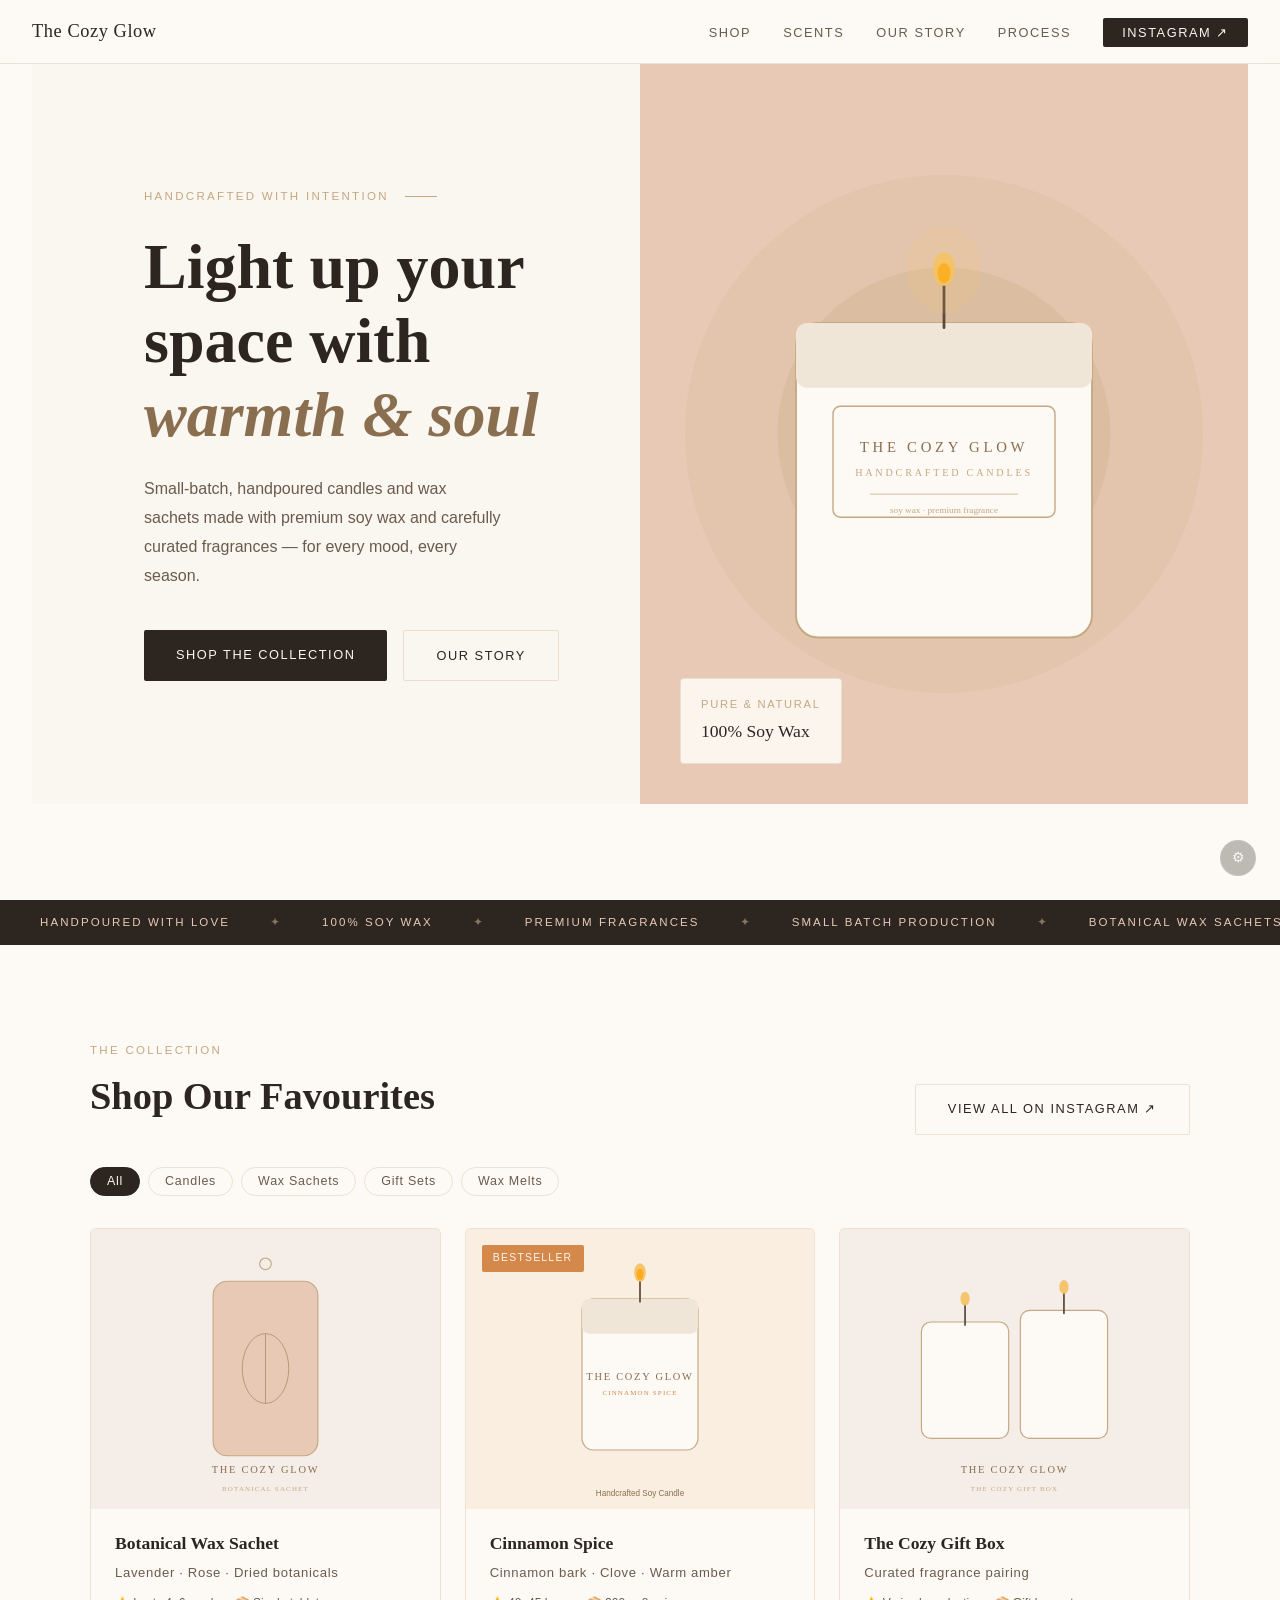
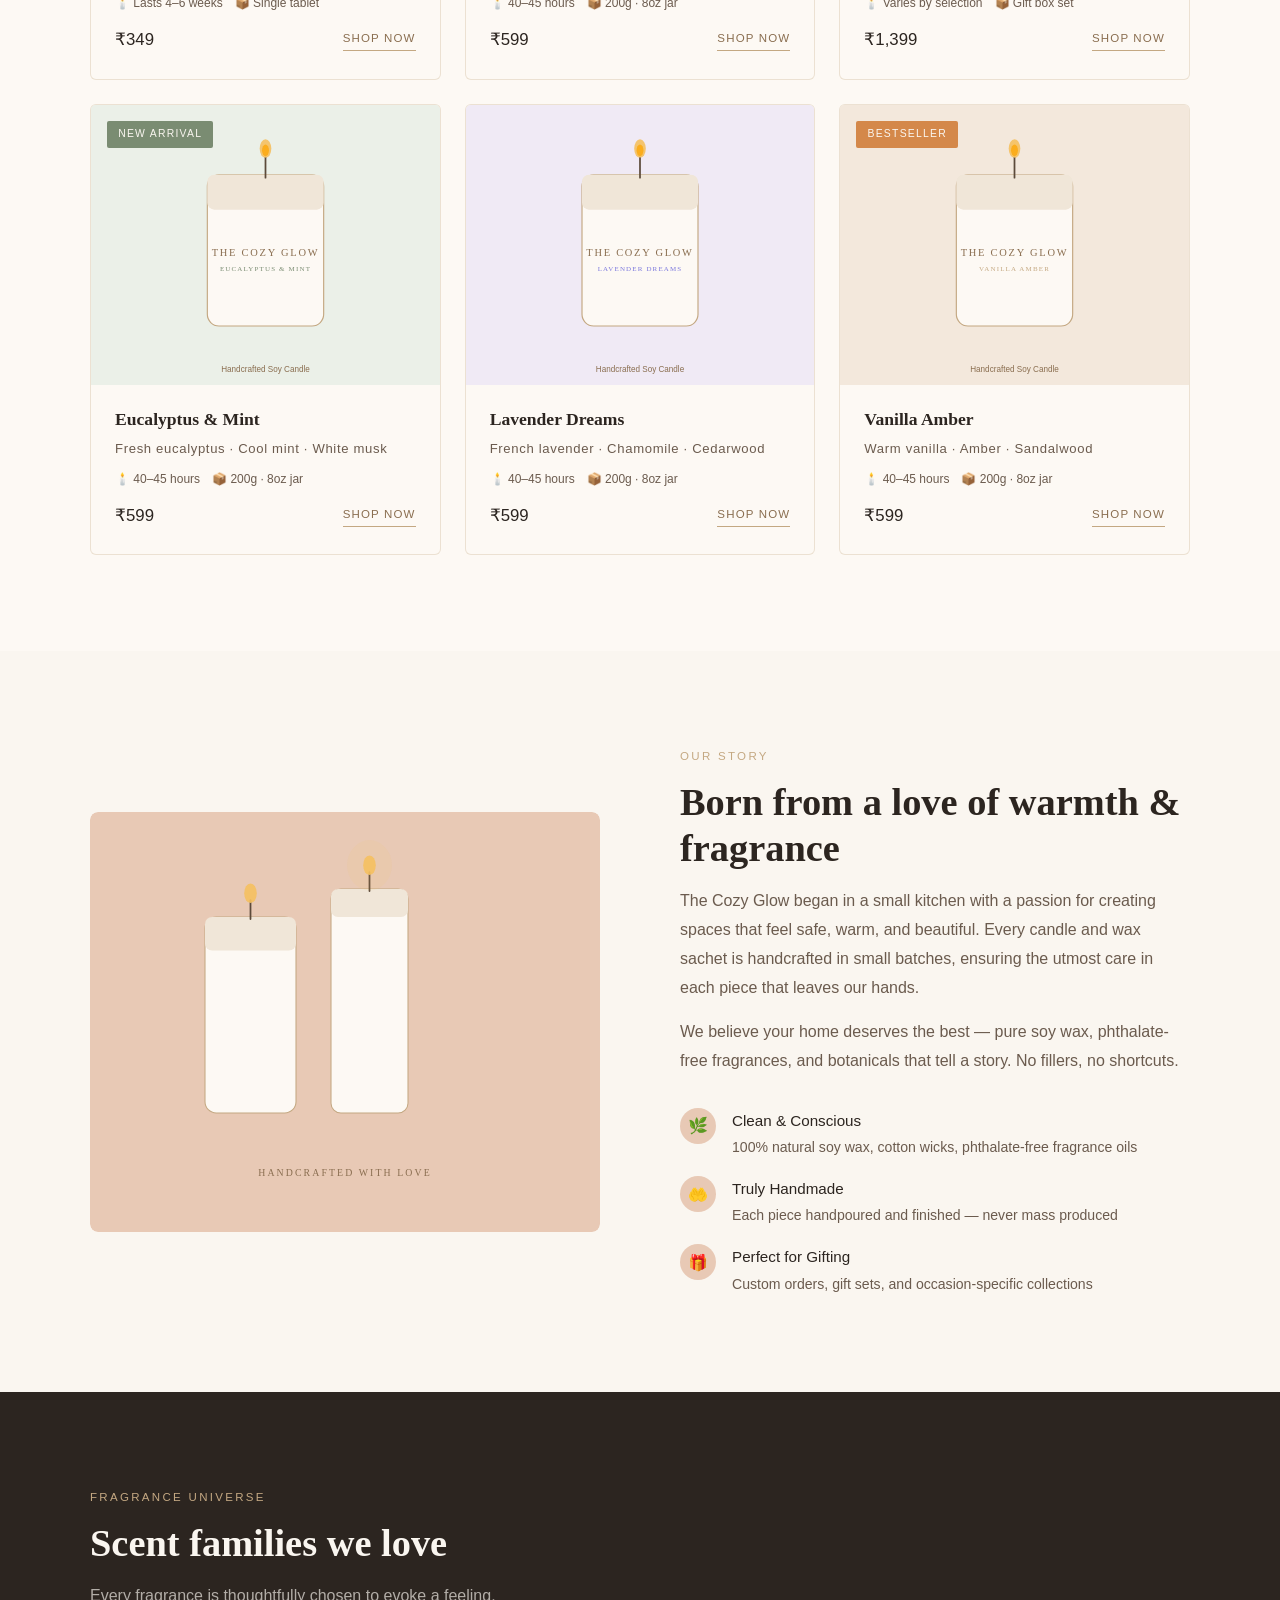
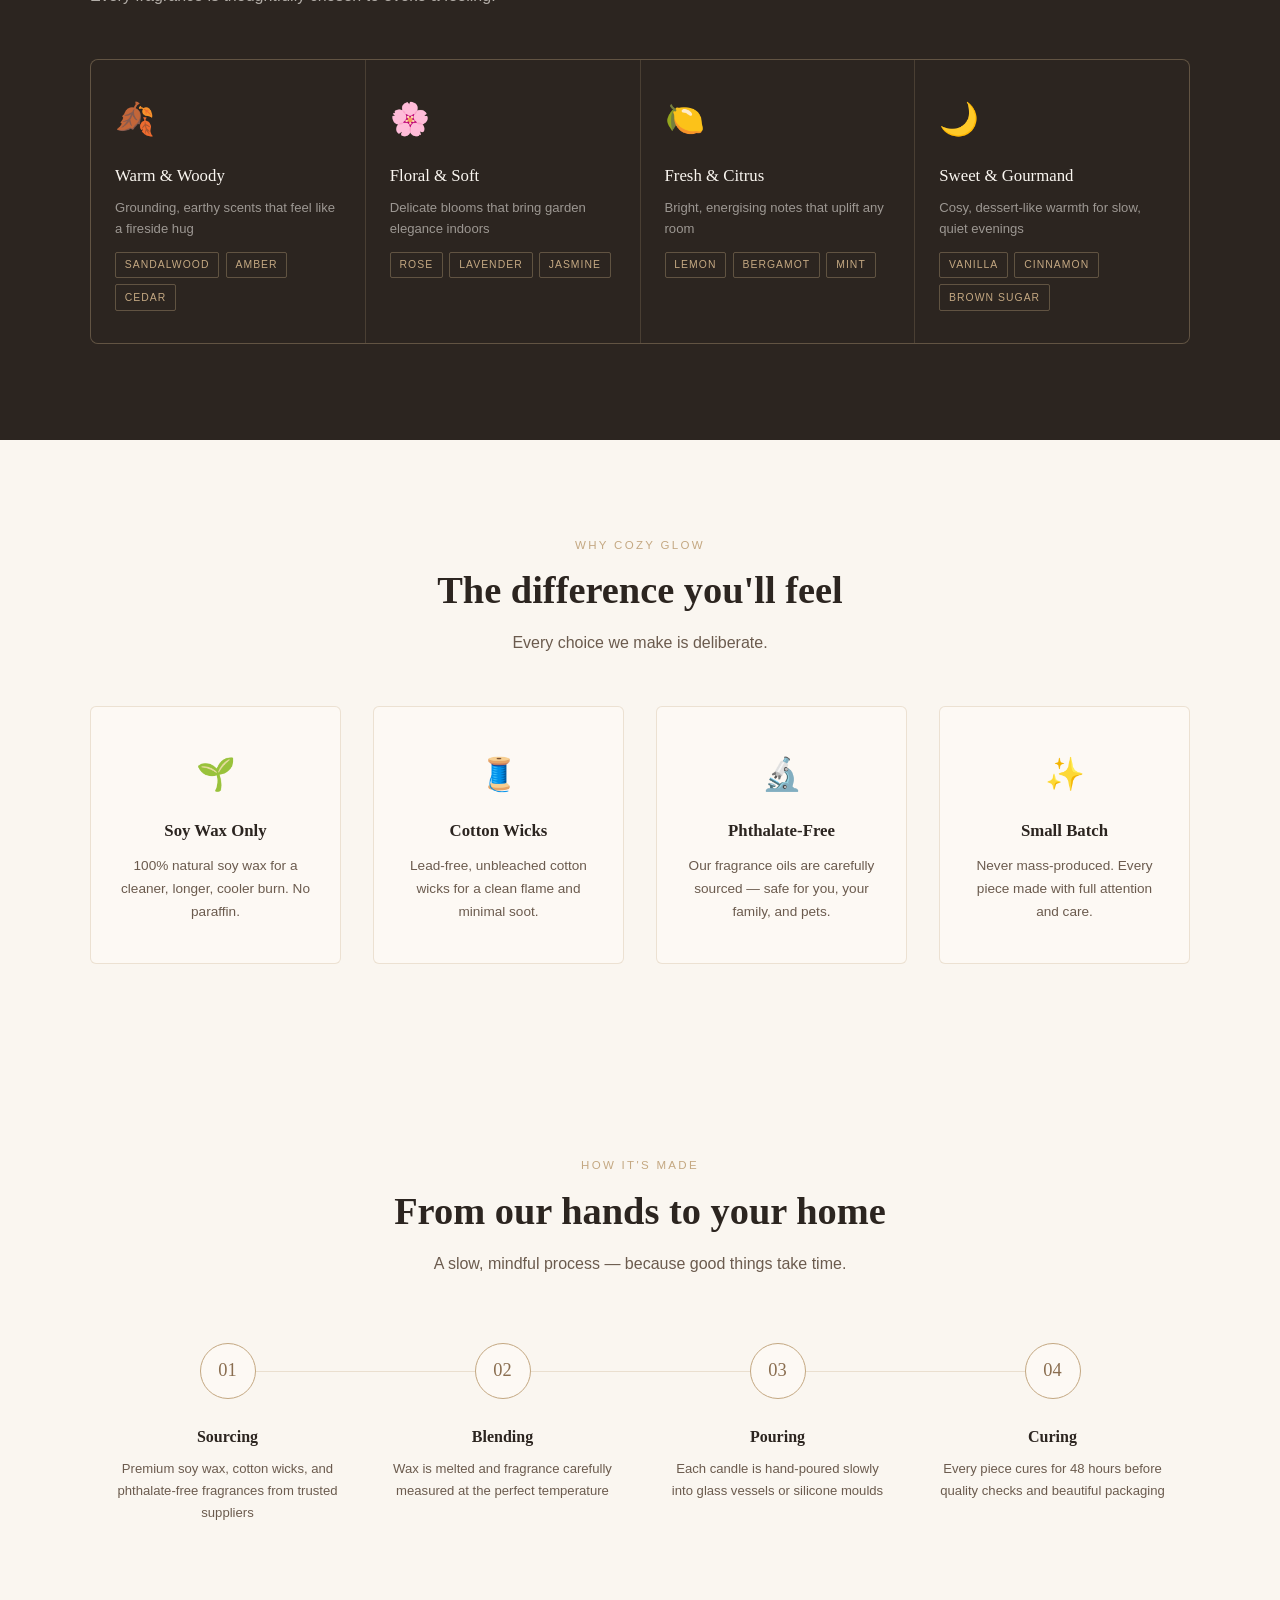
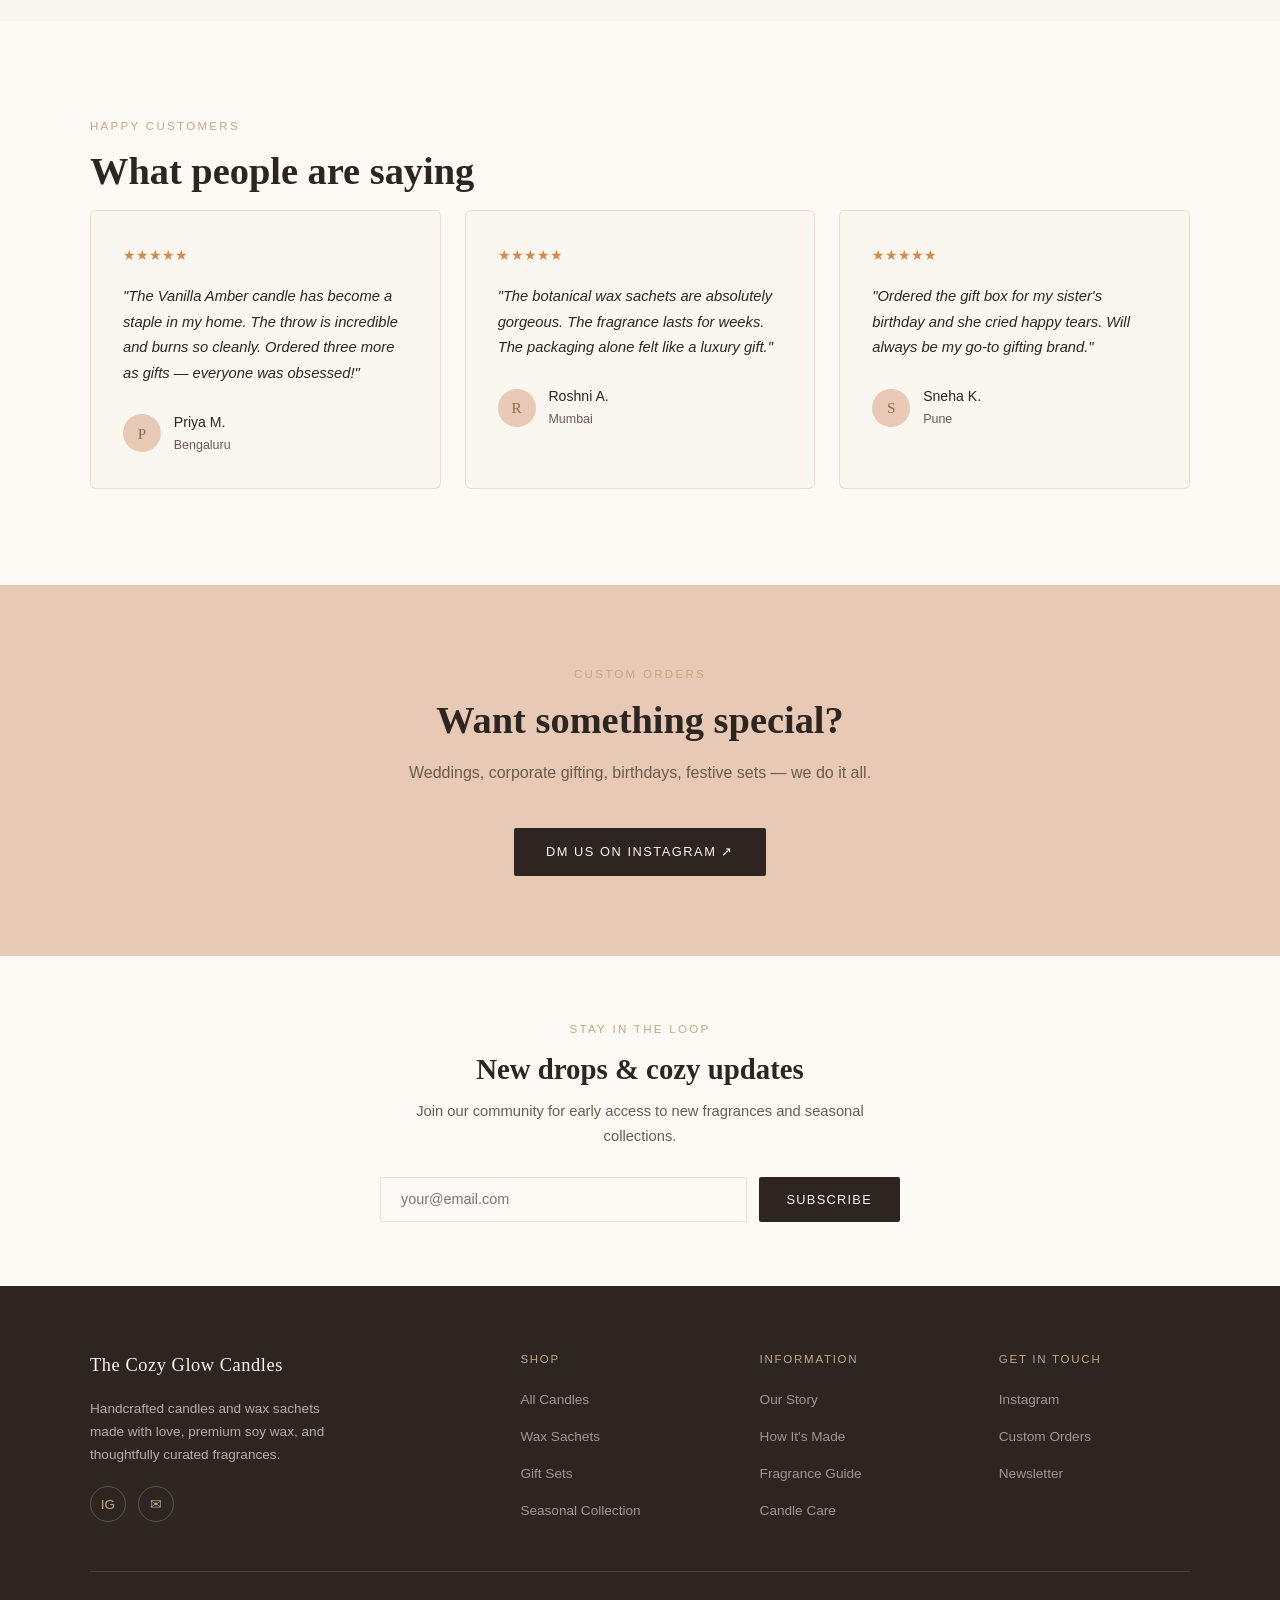
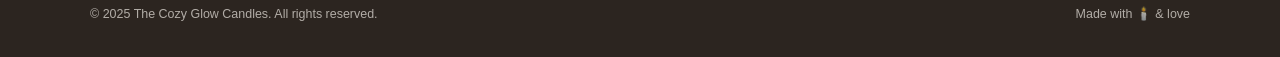
==== index.html @ d2eb3a84 "Add CSP via meta tag as fallback" ====
<!DOCTYPE html>
<html lang="en">
<head>
<meta charset="UTF-8">
<meta name="viewport" content="width=device-width, initial-scale=1.0">
<meta name="description" content="Handcrafted soy candles and wax sachets made with love. Premium fragrances, clean ingredients, small-batch production.">
<meta http-equiv="X-Content-Type-Options" content="nosniff">
<meta http-equiv="X-Frame-Options" content="DENY">
<meta http-equiv="Content-Security-Policy" content="default-src 'self' 'unsafe-inline' https:; img-src 'self' data: https:; font-src 'self' https://fonts.gstatic.com; frame-ancestors 'none'">
<title>The Cozy Glow Candles — Handcrafted with Love</title>
<link rel="preconnect" href="https://fonts.googleapis.com">
<link rel="preconnect" href="https://fonts.gstatic.com" crossorigin>
<link href="https://fonts.googleapis.com/css2?family=Playfair+Display:ital,wght@0,400;0,600;1,400&family=Jost:wght@300;400;500&display=swap" rel="stylesheet">
<link rel="stylesheet" href="css/styles.css">
</head>
<body>

<nav>
  <a class="nav-logo" href="#">The Cozy Glow</a>
  <ul class="nav-links">
    <li><a href="#products">Shop</a></li>
    <li><a href="#scents">Scents</a></li>
    <li><a href="#about">Our Story</a></li>
    <li><a href="#process">Process</a></li>
    <li><a href="https://www.instagram.com/thecozyglowcandles/" target="_blank" rel="noopener noreferrer" class="nav-cta">Instagram ↗</a></li>
  </ul>
</nav>

<section id="hero">
  <div class="hero-left">
    <p class="hero-eyebrow">Handcrafted with intention</p>
    <h1 class="hero-title">Light up your space with <em>warmth & soul</em></h1>
    <p class="hero-sub">Small-batch, handpoured candles and wax sachets made with premium soy wax and carefully curated fragrances — for every mood, every season.</p>
    <div class="hero-btns">
      <a href="#products" class="btn-primary">Shop the Collection</a>
      <a href="#about" class="btn-ghost">Our Story</a>
    </div>
  </div>
  <div class="hero-right">
    <div class="hero-image-container">
      <img id="hero-image" src="/images/hero.svg" alt="The Cozy Glow — handcrafted soy candle collection" style="width:100%;height:100%;object-fit:cover;">
    </div>
    <div class="hero-badge">
      <div class="hero-badge-label">Pure & Natural</div>
      <div class="hero-badge-value">100% Soy Wax</div>
    </div>
  </div>
</section>

<div class="marquee-bar">
  <div class="marquee-track">
    <span class="marquee-item">Handpoured with Love</span><span class="marquee-sep">✦</span>
    <span class="marquee-item">100% Soy Wax</span><span class="marquee-sep">✦</span>
    <span class="marquee-item">Premium Fragrances</span><span class="marquee-sep">✦</span>
    <span class="marquee-item">Small Batch Production</span><span class="marquee-sep">✦</span>
    <span class="marquee-item">Botanical Wax Sachets</span><span class="marquee-sep">✦</span>
    <span class="marquee-item">Gifting & Custom Orders</span><span class="marquee-sep">✦</span>
    <span class="marquee-item">Handpoured with Love</span><span class="marquee-sep">✦</span>
    <span class="marquee-item">100% Soy Wax</span><span class="marquee-sep">✦</span>
    <span class="marquee-item">Premium Fragrances</span><span class="marquee-sep">✦</span>
    <span class="marquee-item">Small Batch Production</span><span class="marquee-sep">✦</span>
    <span class="marquee-item">Botanical Wax Sachets</span><span class="marquee-sep">✦</span>
    <span class="marquee-item">Gifting & Custom Orders</span><span class="marquee-sep">✦</span>
  </div>
</div>

<!-- PRODUCTS — loaded dynamically -->
<section id="products">
  <div class="container">
    <div class="products-header">
      <div>
        <p class="section-label">The Collection</p>
        <h2 class="section-title">Shop Our Favourites</h2>
      </div>
      <a href="https://www.instagram.com/thecozyglowcandles/" target="_blank" rel="noopener noreferrer" class="btn-ghost">View All on Instagram ↗</a>
    </div>
    <div class="filter-bar" id="filter-bar">
      <button class="filter-pill active" data-filter="all">All</button>
      <button class="filter-pill" data-filter="candle">Candles</button>
      <button class="filter-pill" data-filter="sachet">Wax Sachets</button>
      <button class="filter-pill" data-filter="gift">Gift Sets</button>
      <button class="filter-pill" data-filter="wax-melt">Wax Melts</button>
    </div>
    <div class="product-grid" id="product-grid">
      <div class="no-products" style="opacity:0.5">Loading products...</div>
    </div>
  </div>
</section>

<!-- ABOUT -->
<section id="about">
  <div class="container">
    <div class="about-grid">
      <div class="about-img-box">
        <img id="about-image" src="/images/about.svg" alt="The Cozy Glow workshop — handcrafted candles" style="width:100%;height:100%;object-fit:cover;border-radius:8px;">
      </div>
      <div>
        <p class="section-label">Our Story</p>
        <h2 class="section-title">Born from a love of warmth & fragrance</h2>
        <p style="color:var(--mid);line-height:1.8;margin-bottom:1rem" id="about-text-1">The Cozy Glow began in a small kitchen with a passion for creating spaces that feel safe, warm, and beautiful. Every candle and wax sachet is handcrafted in small batches, ensuring the utmost care in each piece that leaves our hands.</p>
        <p style="color:var(--mid);line-height:1.8" id="about-text-2">We believe your home deserves the best — pure soy wax, phthalate-free fragrances, and botanicals that tell a story. No fillers, no shortcuts.</p>
        <div class="values-list">
          <div class="value-item"><div class="value-icon">🌿</div><div class="value-text"><h4>Clean & Conscious</h4><p>100% natural soy wax, cotton wicks, phthalate-free fragrance oils</p></div></div>
          <div class="value-item"><div class="value-icon">🤲</div><div class="value-text"><h4>Truly Handmade</h4><p>Each piece handpoured and finished — never mass produced</p></div></div>
          <div class="value-item"><div class="value-icon">🎁</div><div class="value-text"><h4>Perfect for Gifting</h4><p>Custom orders, gift sets, and occasion-specific collections</p></div></div>
        </div>
      </div>
    </div>
  </div>
</section>

<!-- SCENTS -->
<section id="scents">
  <div class="container">
    <p class="section-label">Fragrance Universe</p>
    <h2 class="section-title" style="color:var(--cream)">Scent families we love</h2>
    <p class="section-sub">Every fragrance is thoughtfully chosen to evoke a feeling.</p>
    <div class="scents-grid">
      <div class="scent-item"><div class="scent-icon">🍂</div><div class="scent-name">Warm & Woody</div><div class="scent-desc">Grounding, earthy scents that feel like a fireside hug</div><div class="scent-notes"><span class="scent-note">Sandalwood</span><span class="scent-note">Amber</span><span class="scent-note">Cedar</span></div></div>
      <div class="scent-item"><div class="scent-icon">🌸</div><div class="scent-name">Floral & Soft</div><div class="scent-desc">Delicate blooms that bring garden elegance indoors</div><div class="scent-notes"><span class="scent-note">Rose</span><span class="scent-note">Lavender</span><span class="scent-note">Jasmine</span></div></div>
      <div class="scent-item"><div class="scent-icon">🍋</div><div class="scent-name">Fresh & Citrus</div><div class="scent-desc">Bright, energising notes that uplift any room</div><div class="scent-notes"><span class="scent-note">Lemon</span><span class="scent-note">Bergamot</span><span class="scent-note">Mint</span></div></div>
      <div class="scent-item"><div class="scent-icon">🌙</div><div class="scent-name">Sweet & Gourmand</div><div class="scent-desc">Cosy, dessert-like warmth for slow, quiet evenings</div><div class="scent-notes"><span class="scent-note">Vanilla</span><span class="scent-note">Cinnamon</span><span class="scent-note">Brown Sugar</span></div></div>
    </div>
  </div>
</section>

<!-- WHY -->
<section id="why">
  <div class="container" style="text-align:center">
    <p class="section-label" style="justify-content:center;display:flex">Why Cozy Glow</p>
    <h2 class="section-title">The difference you'll feel</h2>
    <p class="section-sub" style="margin:0 auto 3rem">Every choice we make is deliberate.</p>
    <div class="why-grid">
      <div class="why-card"><div class="why-icon">🌱</div><h3 class="why-title">Soy Wax Only</h3><p class="why-desc">100% natural soy wax for a cleaner, longer, cooler burn. No paraffin.</p></div>
      <div class="why-card"><div class="why-icon">🧵</div><h3 class="why-title">Cotton Wicks</h3><p class="why-desc">Lead-free, unbleached cotton wicks for a clean flame and minimal soot.</p></div>
      <div class="why-card"><div class="why-icon">🔬</div><h3 class="why-title">Phthalate-Free</h3><p class="why-desc">Our fragrance oils are carefully sourced — safe for you, your family, and pets.</p></div>
      <div class="why-card"><div class="why-icon">✨</div><h3 class="why-title">Small Batch</h3><p class="why-desc">Never mass-produced. Every piece made with full attention and care.</p></div>
    </div>
  </div>
</section>

<!-- PROCESS -->
<section id="process">
  <div class="container" style="text-align:center">
    <p class="section-label" style="display:flex;justify-content:center">How It's Made</p>
    <h2 class="section-title">From our hands to your home</h2>
    <p class="section-sub" style="margin:0 auto 4rem">A slow, mindful process — because good things take time.</p>
    <div class="process-steps">
      <div class="process-step"><div class="step-num">01</div><h4 class="step-title">Sourcing</h4><p class="step-desc">Premium soy wax, cotton wicks, and phthalate-free fragrances from trusted suppliers</p></div>
      <div class="process-step"><div class="step-num">02</div><h4 class="step-title">Blending</h4><p class="step-desc">Wax is melted and fragrance carefully measured at the perfect temperature</p></div>
      <div class="process-step"><div class="step-num">03</div><h4 class="step-title">Pouring</h4><p class="step-desc">Each candle is hand-poured slowly into glass vessels or silicone moulds</p></div>
      <div class="process-step"><div class="step-num">04</div><h4 class="step-title">Curing</h4><p class="step-desc">Every piece cures for 48 hours before quality checks and beautiful packaging</p></div>
    </div>
  </div>
</section>

<!-- TESTIMONIALS -->
<section id="testimonials">
  <div class="container">
    <p class="section-label">Happy Customers</p>
    <h2 class="section-title">What people are saying</h2>
    <div class="testi-grid" id="testimonials-grid">
      <!-- Testimonials loaded from CMS -->
    </div>
  </div>
</section>

<!-- CTA -->
<div id="cta-strip">
  <div class="container">
    <p class="section-label" style="display:flex;justify-content:center">Custom Orders</p>
    <h2 class="section-title">Want something special?</h2>
    <p class="section-sub" style="margin:0 auto 2.5rem">Weddings, corporate gifting, birthdays, festive sets — we do it all.</p>
    <a href="https://www.instagram.com/thecozyglowcandles/" target="_blank" rel="noopener noreferrer" class="btn-primary">DM Us on Instagram ↗</a>
  </div>
</div>

<!-- NEWSLETTER -->
<section id="newsletter">
  <div class="newsletter-inner">
    <p class="section-label" style="justify-content:center;display:flex">Stay in the Loop</p>
    <h2 class="section-title" style="font-size:1.8rem;margin-bottom:0.75rem">New drops & cozy updates</h2>
    <p style="color:var(--mid);margin-bottom:1.75rem;font-size:0.92rem">Join our community for early access to new fragrances and seasonal collections.</p>
    <form class="newsletter-form" name="newsletter" netlify>
      <input type="email" id="nl-email" name="email" placeholder="your@email.com" required>
      <button type="submit">Subscribe</button>
    </form>
    <p id="newsletter-message" style="margin-top:1rem;font-size:0.85rem;color:var(--mid);display:none"></p>
  </div>
</section>

<footer>
  <div class="footer-grid">
    <div class="footer-brand">
      <a class="nav-logo" href="#" style="display:block;margin-bottom:1rem;color:var(--cream);font-family:'Playfair Display',serif;font-size:1.15rem;text-decoration:none">The Cozy Glow Candles</a>
      <p>Handcrafted candles and wax sachets made with love, premium soy wax, and thoughtfully curated fragrances.</p>
      <div class="footer-social">
        <a href="https://www.instagram.com/thecozyglowcandles/" target="_blank" rel="noopener noreferrer" class="social-btn">IG</a>
        <a href="mailto:hello@thecozyglowcandles.com" class="social-btn">✉</a>
      </div>
    </div>
    <div class="footer-col"><h5>Shop</h5><ul><li><a href="#products">All Candles</a></li><li><a href="#products">Wax Sachets</a></li><li><a href="#products">Gift Sets</a></li><li><a href="#products">Seasonal Collection</a></li></ul></div>
    <div class="footer-col"><h5>Information</h5><ul><li><a href="#about">Our Story</a></li><li><a href="#process">How It's Made</a></li><li><a href="#scents">Fragrance Guide</a></li><li><a href="#why">Candle Care</a></li></ul></div>
    <div class="footer-col"><h5>Get in Touch</h5><ul><li><a href="https://www.instagram.com/thecozyglowcandles/" target="_blank" rel="noopener noreferrer">Instagram</a></li><li><a href="#cta-strip">Custom Orders</a></li><li><a href="#newsletter">Newsletter</a></li></ul></div>
  </div>
  <div class="footer-bottom">
    <span>© 2025 The Cozy Glow Candles. All rights reserved.</span>
    <span>Made with 🕯️ & love</span>
  </div>
</footer>

<a href="/admin" class="admin-fab" aria-label="Site management">⚙</a>

<script src="js/main.js"></script>
</body>
</html>
---- css/styles.css ----
*, *::before, *::after { box-sizing: border-box; margin: 0; padding: 0; }
:root {
  --cream:#FAF6F0;--warm-white:#FDF9F4;--taupe:#C4A882;--taupe-dark:#8A6E50;
  --charcoal:#2C2520;--mid:#6B5B4E;--amber:#D4884A;--sage:#7A8C72;
  --blush:#E8C9B5;--border:rgba(196,168,130,0.3);--section-gap:6rem;
}
html{scroll-behavior:smooth}
body{font-family:'Jost',sans-serif;background:var(--warm-white);color:var(--charcoal);font-weight:300;line-height:1.7;overflow-x:hidden}
nav{position:fixed;top:0;left:0;right:0;z-index:100;background:rgba(253,249,244,0.92);backdrop-filter:blur(12px);border-bottom:1px solid var(--border);padding:0 2rem;display:flex;align-items:center;justify-content:space-between;height:64px}
.nav-logo{font-family:'Playfair Display',serif;font-size:1.15rem;color:var(--charcoal);text-decoration:none;letter-spacing:0.03em}
.nav-links{display:flex;gap:2rem;list-style:none}
.nav-links a{text-decoration:none;font-size:0.8rem;letter-spacing:0.12em;text-transform:uppercase;color:var(--mid);transition:color 0.2s}
.nav-links a:hover{color:var(--charcoal)}
.nav-cta{background:var(--charcoal);color:var(--cream)!important;padding:0.45rem 1.2rem;border-radius:2px}
#hero{min-height:100vh;display:grid;grid-template-columns:1fr 1fr;padding-top:64px}
.hero-left{background:var(--cream);display:flex;flex-direction:column;justify-content:center;padding:5rem 5rem 5rem 7rem}
.hero-eyebrow{font-size:0.72rem;letter-spacing:0.2em;text-transform:uppercase;color:var(--taupe);margin-bottom:1.5rem;display:flex;align-items:center;gap:1rem}
.hero-eyebrow::after{content:'';display:block;width:2rem;height:1px;background:var(--taupe)}
.hero-title{font-family:'Playfair Display',serif;font-size:clamp(2.8rem,5vw,4.2rem);line-height:1.15;color:var(--charcoal);margin-bottom:1.5rem}
.hero-title em{font-style:italic;color:var(--taupe-dark)}
.hero-sub{font-size:1rem;color:var(--mid);max-width:360px;margin-bottom:2.5rem;line-height:1.8}
.hero-btns{display:flex;gap:1rem;flex-wrap:wrap}
.btn-primary{display:inline-block;background:var(--charcoal);color:var(--cream);text-decoration:none;padding:0.85rem 2rem;font-size:0.8rem;letter-spacing:0.12em;text-transform:uppercase;border-radius:2px;transition:background 0.25s}
.btn-primary:hover{background:var(--taupe-dark)}
.btn-ghost{display:inline-block;color:var(--charcoal);text-decoration:none;padding:0.85rem 2rem;font-size:0.8rem;letter-spacing:0.12em;text-transform:uppercase;border:1px solid var(--border);border-radius:2px;transition:border-color 0.25s,color 0.25s}
.btn-ghost:hover{border-color:var(--taupe);color:var(--taupe-dark)}
.hero-right{background:var(--blush);position:relative;overflow:hidden;display:flex;align-items:center;justify-content:center}
.hero-image-container{width:100%;height:100%;position:absolute;inset:0}
.hero-badge{position:absolute;bottom:2.5rem;left:2.5rem;background:rgba(253,249,244,0.92);border-radius:4px;padding:1rem 1.25rem;max-width:200px;border:1px solid var(--border)}
.hero-badge-label{font-size:0.7rem;letter-spacing:0.15em;text-transform:uppercase;color:var(--taupe)}
.hero-badge-value{font-family:'Playfair Display',serif;font-size:1.1rem;color:var(--charcoal);margin-top:0.2rem}
.marquee-bar{background:var(--charcoal);color:var(--blush);font-size:0.72rem;letter-spacing:0.18em;text-transform:uppercase;padding:0.8rem 0;overflow:hidden;white-space:nowrap}
.marquee-track{display:inline-flex;animation:marquee 22s linear infinite}
.marquee-item{padding:0 2.5rem}
.marquee-sep{color:var(--taupe);opacity:0.6}
@keyframes marquee{from{transform:translateX(0)}to{transform:translateX(-50%)}}
section{padding:var(--section-gap) 2rem}
.container{max-width:1100px;margin:0 auto}
.section-label{font-size:0.72rem;letter-spacing:0.2em;text-transform:uppercase;color:var(--taupe);margin-bottom:0.75rem}
.section-title{font-family:'Playfair Display',serif;font-size:clamp(1.8rem,3vw,2.8rem);line-height:1.2;color:var(--charcoal);margin-bottom:1rem}
.section-sub{color:var(--mid);max-width:520px;margin-bottom:3rem;line-height:1.8}

#products{background:var(--warm-white)}
.products-header{display:flex;justify-content:space-between;align-items:flex-end;margin-bottom:2rem;flex-wrap:wrap;gap:1rem}
.filter-bar{display:flex;gap:0.5rem;flex-wrap:wrap;margin-bottom:2rem}
.filter-pill{display:inline-block;padding:0.4rem 1rem;border:1px solid var(--border);border-radius:20px;font-size:0.78rem;letter-spacing:0.06em;cursor:pointer;transition:all 0.2s;background:transparent;color:var(--mid);font-family:'Jost',sans-serif}
.filter-pill:hover,.filter-pill.active{background:var(--charcoal);color:var(--cream);border-color:var(--charcoal)}
.product-grid{display:grid;grid-template-columns:repeat(3,1fr);gap:1.5rem}
.product-card{border:1px solid var(--border);border-radius:6px;overflow:hidden;background:var(--warm-white);transition:transform 0.3s,box-shadow 0.3s;cursor:pointer;opacity:0;transform:translateY(16px)}
.product-card.visible{opacity:1;transform:translateY(0);transition:opacity 0.45s ease,transform 0.45s ease,box-shadow 0.3s}
.product-card:hover{transform:translateY(-4px)!important;box-shadow:0 16px 40px rgba(44,37,32,0.08)}
.product-img{height:280px;position:relative;overflow:hidden;display:flex;align-items:center;justify-content:center;background:var(--cream)}
.product-img img{width:100%;height:100%;object-fit:cover;transition:transform 0.5s ease}
.product-card:hover .product-img img{transform:scale(1.05)}
.product-tag{position:absolute;top:1rem;left:1rem;background:var(--charcoal);color:var(--cream);font-size:0.65rem;letter-spacing:0.12em;text-transform:uppercase;padding:0.3rem 0.7rem;border-radius:2px;z-index:2}
.tag-bestseller{background:var(--amber)}
.tag-new{background:var(--sage)}
.tag-limited{background:#7F77DD}
.tag-seasonal{background:#1D9E75}
.product-info{padding:1.25rem 1.5rem 1.5rem}
.product-name{font-family:'Playfair Display',serif;font-size:1.1rem;color:var(--charcoal);margin-bottom:0.25rem}
.product-scent{font-size:0.82rem;color:var(--mid);letter-spacing:0.05em;margin-bottom:0.5rem}
.product-meta-row{display:flex;gap:0.75rem;font-size:0.75rem;color:var(--mid);margin-bottom:0.8rem}
.product-footer{display:flex;align-items:center;justify-content:space-between}
.product-price{font-weight:500;font-size:1.05rem;color:var(--charcoal)}
.product-btn{font-size:0.72rem;letter-spacing:0.1em;text-transform:uppercase;color:var(--taupe-dark);text-decoration:none;border-bottom:1px solid var(--taupe);padding-bottom:1px;transition:color 0.2s}
.product-btn:hover{color:var(--charcoal);border-color:var(--charcoal)}
.no-products{text-align:center;padding:4rem;color:var(--mid);grid-column:1/-1}

#about{background:var(--cream)}
.about-grid{display:grid;grid-template-columns:1fr 1fr;gap:5rem;align-items:center}
.about-img-box{border-radius:8px;height:420px;overflow:hidden}
.values-list{margin-top:2rem;display:flex;flex-direction:column;gap:1rem}
.value-item{display:flex;gap:1rem;align-items:flex-start}
.value-icon{width:36px;height:36px;border-radius:50%;background:var(--blush);display:flex;align-items:center;justify-content:center;flex-shrink:0;font-size:1rem}
.value-text h4{font-weight:500;font-size:0.95rem;color:var(--charcoal)}
.value-text p{font-size:0.88rem;color:var(--mid);margin-top:0.15rem}

#scents{background:var(--charcoal);color:var(--cream)}
#scents .section-label{color:var(--taupe)}
#scents .section-title{color:var(--cream)}
#scents .section-sub{color:rgba(250,246,240,0.65)}
.scents-grid{display:grid;grid-template-columns:repeat(4,1fr);gap:1px;background:rgba(196,168,130,0.2);border:1px solid rgba(196,168,130,0.2);border-radius:8px;overflow:hidden}
.scent-item{padding:2rem 1.5rem;background:var(--charcoal);transition:background 0.25s}
.scent-item:hover{background:rgba(196,168,130,0.08)}
.scent-icon{font-size:2rem;margin-bottom:1rem}
.scent-name{font-family:'Playfair Display',serif;font-size:1.05rem;color:var(--cream);margin-bottom:0.4rem}
.scent-desc{font-size:0.82rem;color:rgba(250,246,240,0.55);line-height:1.6}
.scent-notes{display:flex;gap:0.4rem;flex-wrap:wrap;margin-top:0.8rem}
.scent-note{font-size:0.65rem;letter-spacing:0.1em;text-transform:uppercase;color:var(--taupe);border:1px solid rgba(196,168,130,0.35);padding:0.2rem 0.55rem;border-radius:2px}

#why{background:var(--cream)}
.why-grid{display:grid;grid-template-columns:repeat(4,1fr);gap:2rem}
.why-card{text-align:center;padding:2.5rem 1.5rem;border:1px solid var(--border);border-radius:6px;background:var(--warm-white);transition:border-color 0.25s}
.why-card:hover{border-color:var(--taupe)}
.why-icon{font-size:2rem;margin-bottom:1rem}
.why-title{font-family:'Playfair Display',serif;font-size:1.05rem;color:var(--charcoal);margin-bottom:0.5rem}
.why-desc{font-size:0.85rem;color:var(--mid);line-height:1.7}

#testimonials{background:var(--warm-white)}
.testi-grid{display:grid;grid-template-columns:repeat(3,1fr);gap:1.5rem}
.testi-card{background:var(--cream);border:1px solid var(--border);border-radius:6px;padding:2rem}
.testi-stars{color:var(--amber);font-size:0.9rem;margin-bottom:1rem}
.testi-text{font-size:0.92rem;color:var(--charcoal);line-height:1.75;font-style:italic;margin-bottom:1.5rem}
.testi-author{display:flex;align-items:center;gap:0.8rem}
.testi-avatar{width:38px;height:38px;border-radius:50%;background:var(--blush);display:flex;align-items:center;justify-content:center;font-family:'Playfair Display',serif;font-size:0.95rem;color:var(--taupe-dark);flex-shrink:0}
.testi-name{font-weight:500;font-size:0.88rem;color:var(--charcoal)}
.testi-loc{font-size:0.78rem;color:var(--mid)}

#process{background:var(--cream)}
.process-steps{display:grid;grid-template-columns:repeat(4,1fr);gap:0;position:relative}
.process-steps::before{content:'';position:absolute;top:28px;left:12.5%;right:12.5%;height:1px;background:var(--border)}
.process-step{padding:0 1.5rem;text-align:center}
.step-num{width:56px;height:56px;border-radius:50%;background:var(--warm-white);border:1px solid var(--taupe);display:flex;align-items:center;justify-content:center;margin:0 auto 1.5rem;font-family:'Playfair Display',serif;font-size:1.15rem;color:var(--taupe-dark);position:relative;z-index:1}
.step-title{font-family:'Playfair Display',serif;font-size:1rem;color:var(--charcoal);margin-bottom:0.5rem}
.step-desc{font-size:0.82rem;color:var(--mid);line-height:1.7}

#cta-strip{background:var(--blush);padding:5rem 2rem;text-align:center}
#newsletter{background:var(--warm-white);padding:4rem 2rem}
.newsletter-inner{max-width:520px;margin:0 auto;text-align:center}
.newsletter-form{display:flex;gap:0.75rem}
.newsletter-form input{flex:1;padding:0.85rem 1.25rem;border:1px solid var(--border);border-radius:2px;font-family:'Jost',sans-serif;font-size:0.9rem;color:var(--charcoal);background:var(--warm-white);outline:none;transition:border-color 0.2s}
.newsletter-form input:focus{border-color:var(--taupe)}
.newsletter-form button{background:var(--charcoal);color:var(--cream);border:none;padding:0.85rem 1.75rem;font-family:'Jost',sans-serif;font-size:0.8rem;letter-spacing:0.1em;text-transform:uppercase;border-radius:2px;cursor:pointer;transition:background 0.25s;white-space:nowrap}
.newsletter-form button:hover{background:var(--taupe-dark)}
footer{background:var(--charcoal);color:rgba(250,246,240,0.65);padding:4rem 2rem 2rem}
.footer-grid{display:grid;grid-template-columns:2fr 1fr 1fr 1fr;gap:3rem;max-width:1100px;margin:0 auto 3rem}
.footer-brand p{font-size:0.85rem;line-height:1.7;max-width:240px}
.footer-social{display:flex;gap:0.75rem;margin-top:1.25rem}
.social-btn{width:36px;height:36px;border-radius:50%;border:1px solid rgba(196,168,130,0.35);display:flex;align-items:center;justify-content:center;text-decoration:none;font-size:0.85rem;color:var(--taupe);transition:border-color 0.2s,color 0.2s}
.social-btn:hover{border-color:var(--taupe);color:var(--cream)}
.footer-col h5{font-size:0.72rem;letter-spacing:0.15em;text-transform:uppercase;color:var(--taupe);margin-bottom:1rem;font-weight:500}
.footer-col ul{list-style:none;display:flex;flex-direction:column;gap:0.6rem}
.footer-col a{text-decoration:none;font-size:0.85rem;color:rgba(250,246,240,0.55);transition:color 0.2s}
.footer-col a:hover{color:var(--cream)}
.footer-bottom{max-width:1100px;margin:0 auto;padding-top:2rem;border-top:1px solid rgba(196,168,130,0.2);display:flex;justify-content:space-between;align-items:center;font-size:0.78rem;flex-wrap:wrap;gap:1rem}
.admin-fab{position:fixed;bottom:1.5rem;right:1.5rem;background:var(--charcoal);color:var(--cream);text-decoration:none;padding:0.6rem;border-radius:50%;font-size:0.85rem;z-index:200;border:1px solid rgba(255,255,255,0.1);transition:background 0.2s,opacity 0.3s;opacity:0.3;width:36px;height:36px;display:flex;align-items:center;justify-content:center}
.admin-fab:hover{background:var(--taupe-dark);opacity:1}

@media(max-width:900px){
  #hero{grid-template-columns:1fr;min-height:auto}
  .hero-left{padding:4rem 2rem}
  .hero-right{height:50vh}
  .about-grid,.product-grid,.why-grid,.testi-grid,.scents-grid{grid-template-columns:1fr 1fr}
  .process-steps{grid-template-columns:1fr 1fr}
  .process-steps::before{display:none}
  .footer-grid{grid-template-columns:1fr 1fr}
}
@media(max-width:600px){
  :root{--section-gap:4rem}
  .about-grid,.product-grid,.why-grid,.testi-grid,.scents-grid,.process-steps,.footer-grid{grid-template-columns:1fr}
  nav .nav-links{display:none}
  .newsletter-form{flex-direction:column}
}
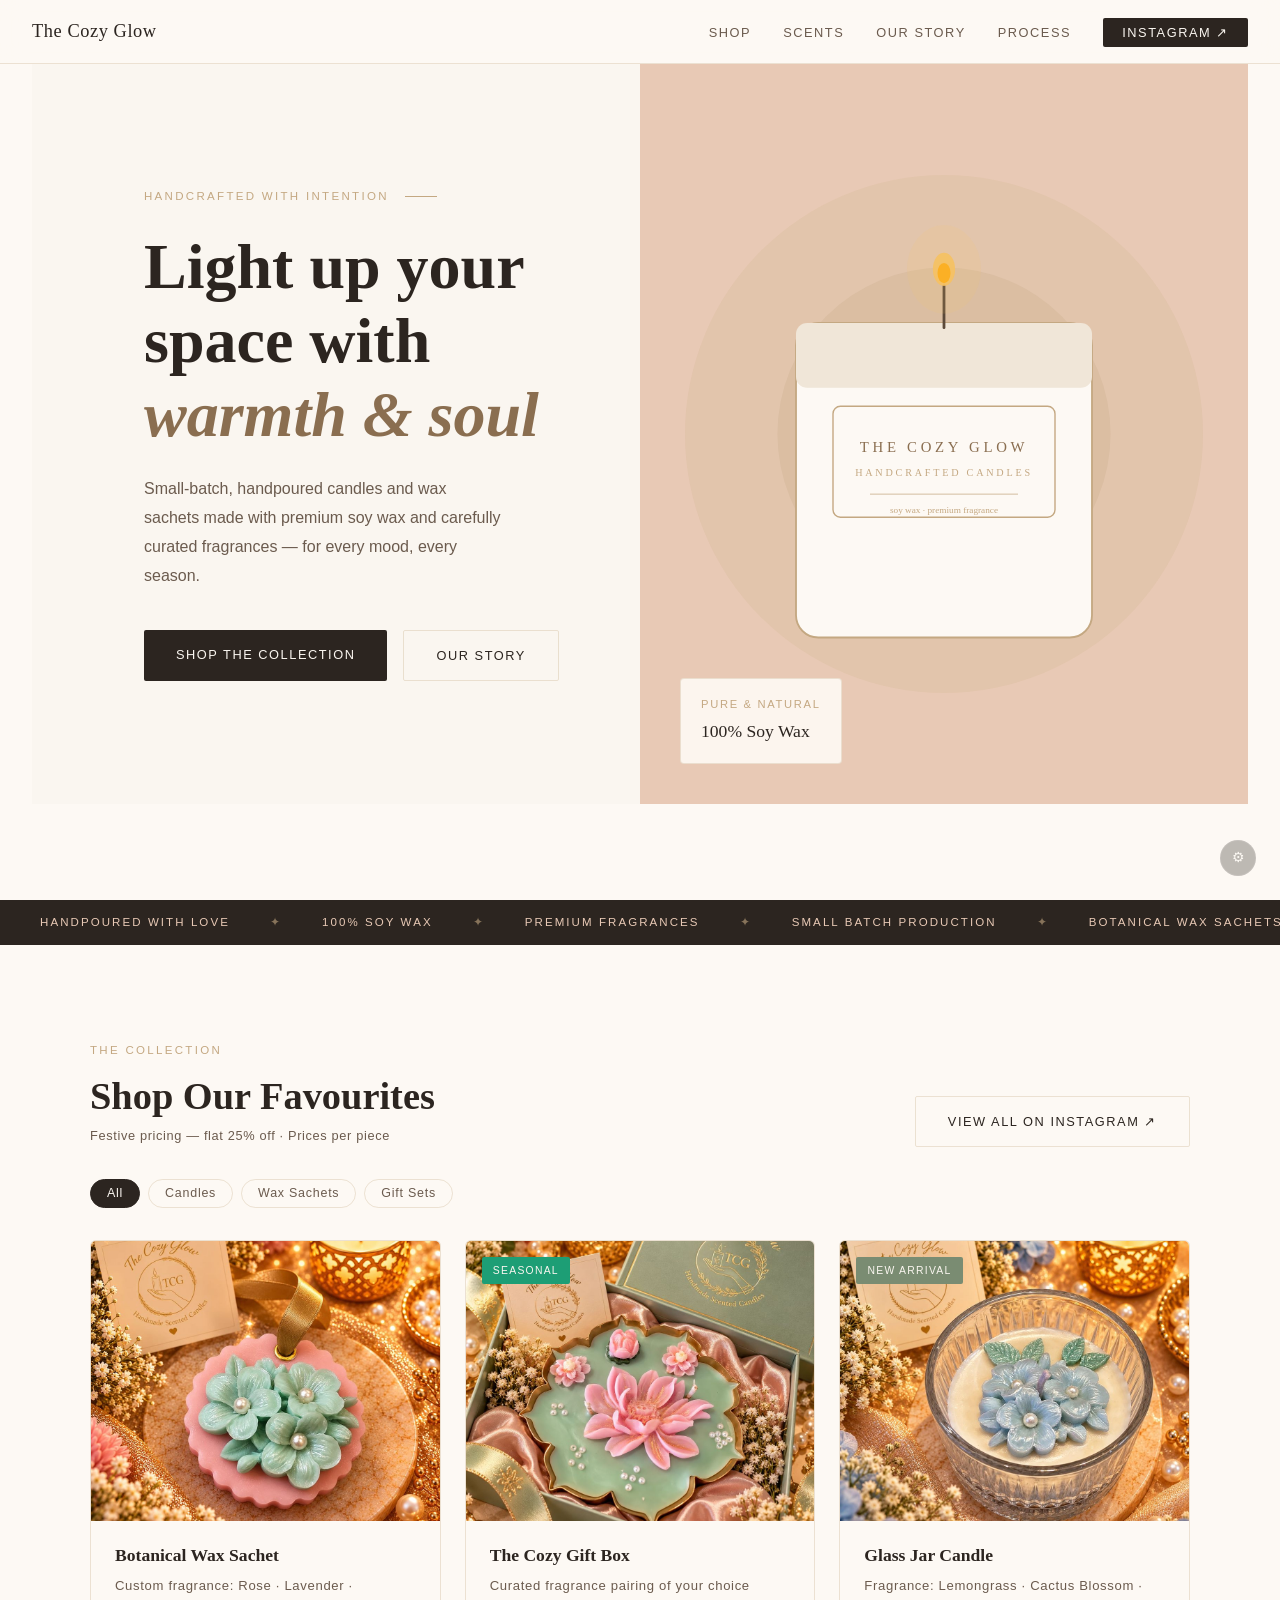
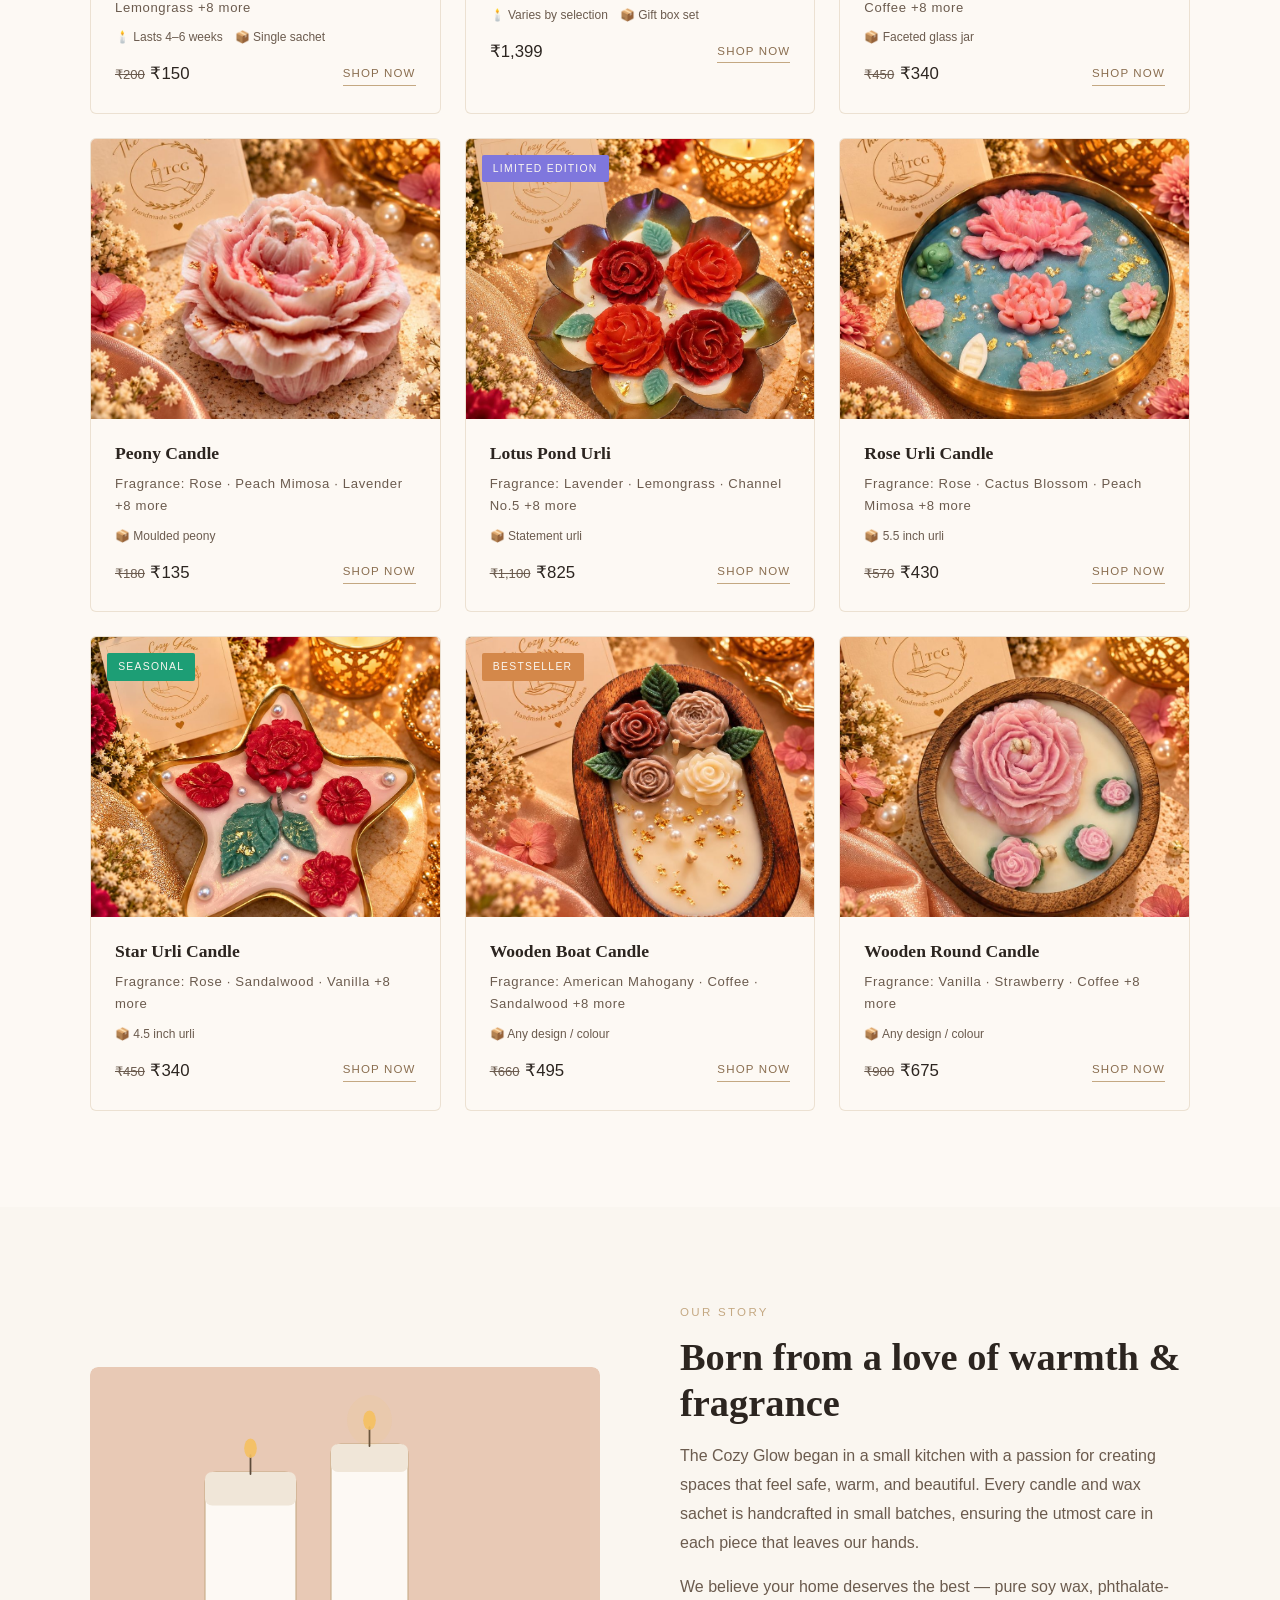
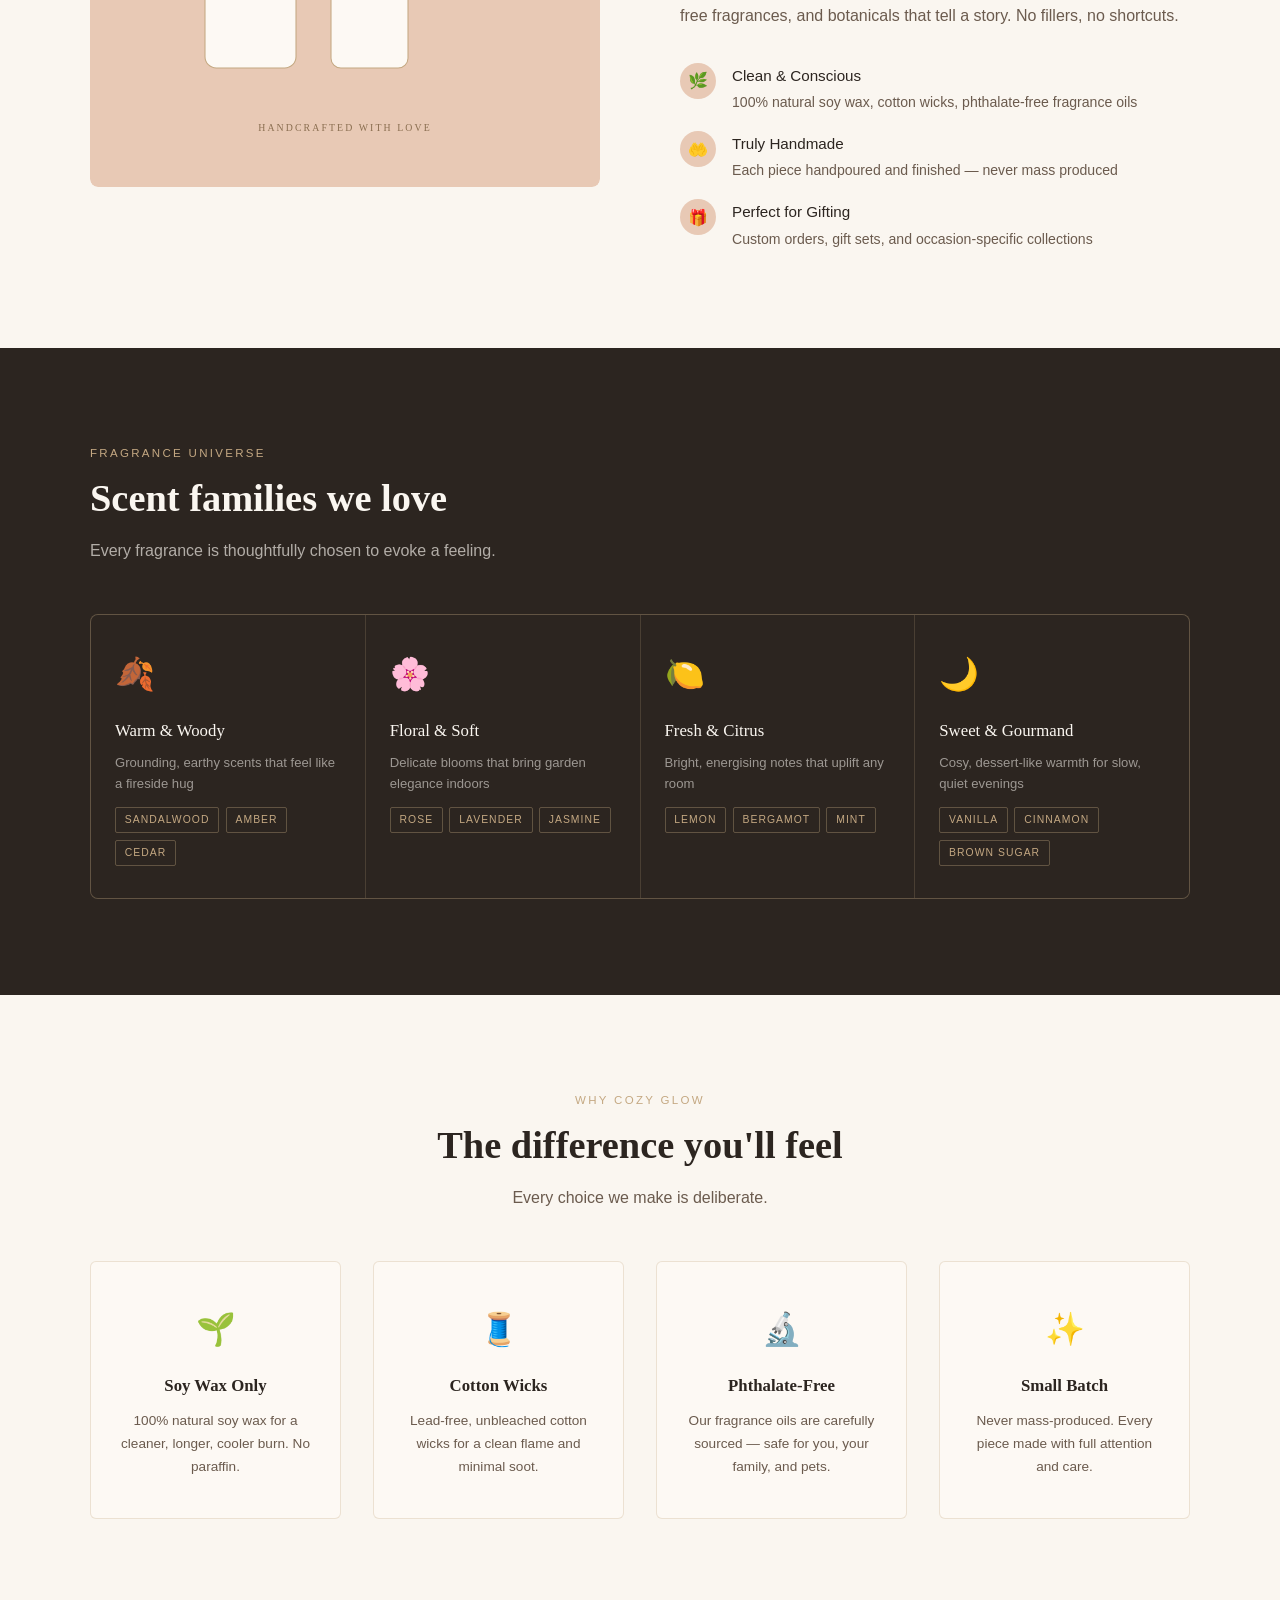
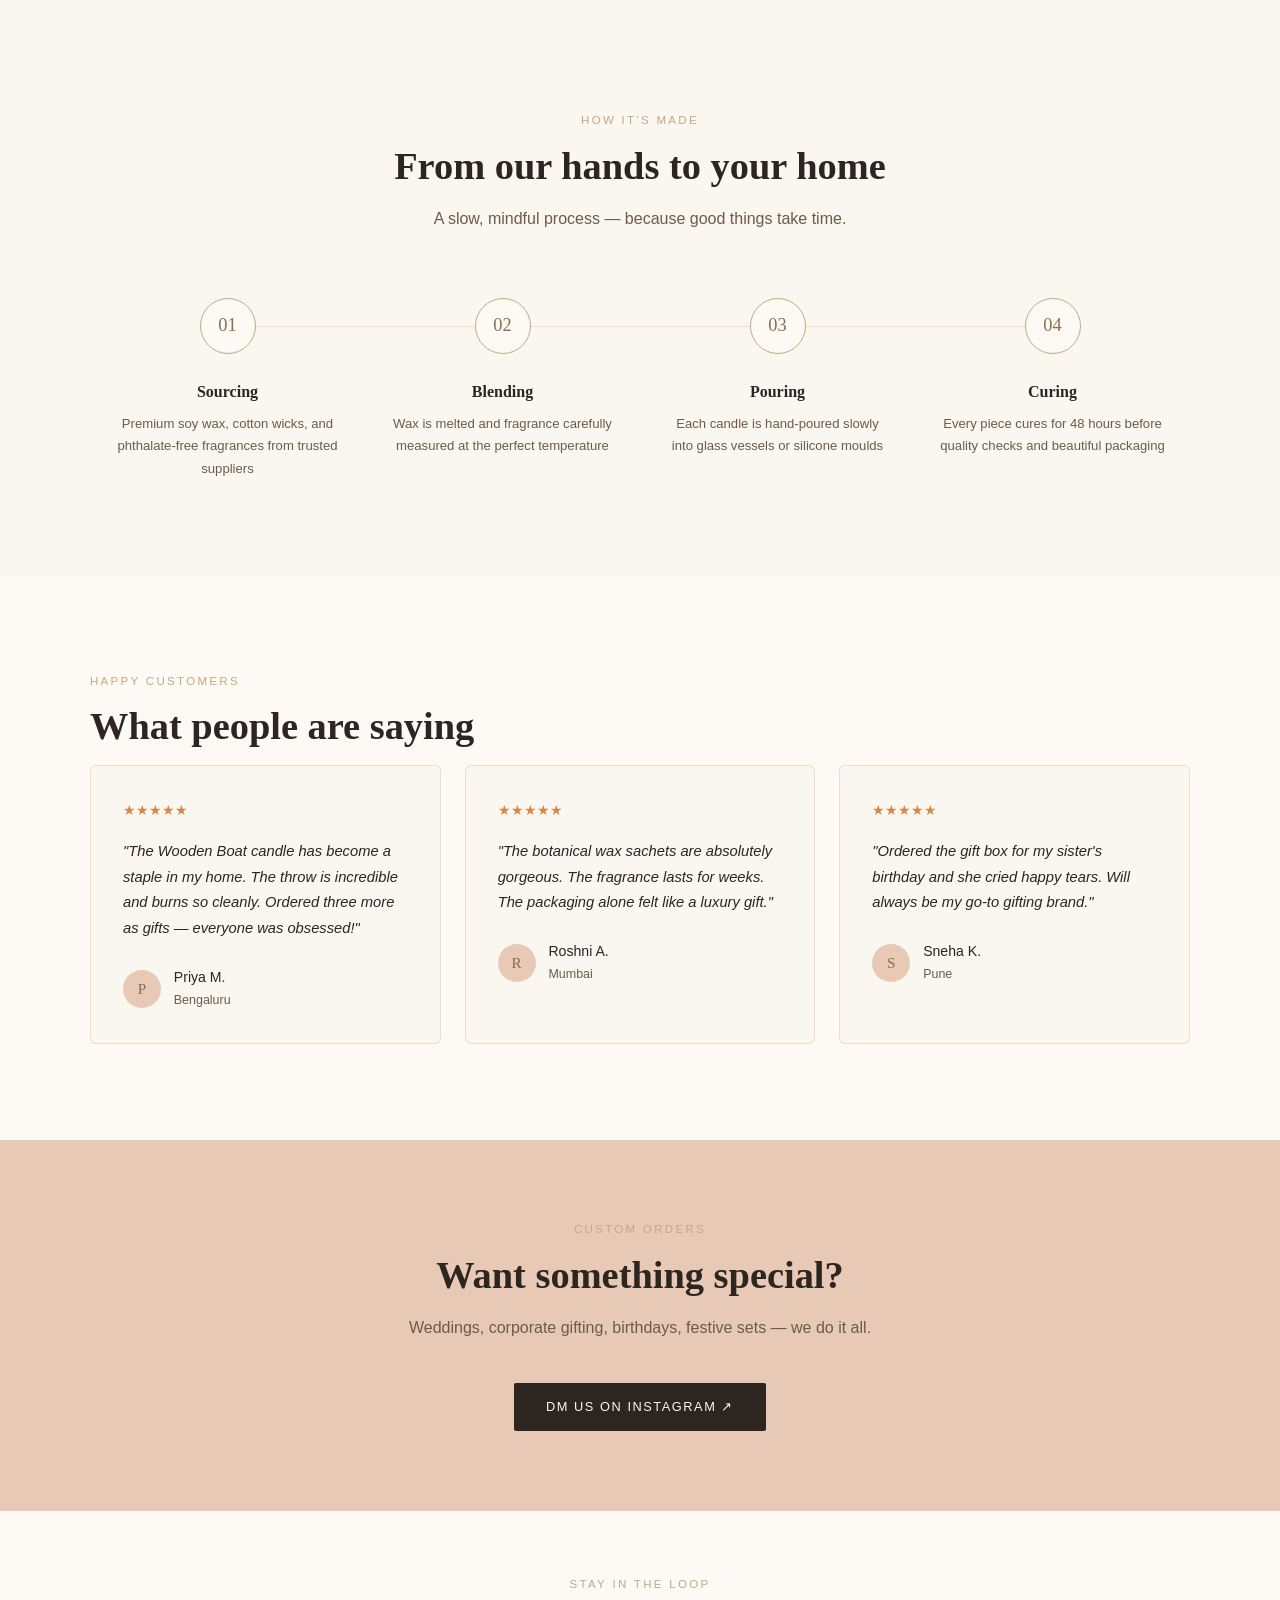
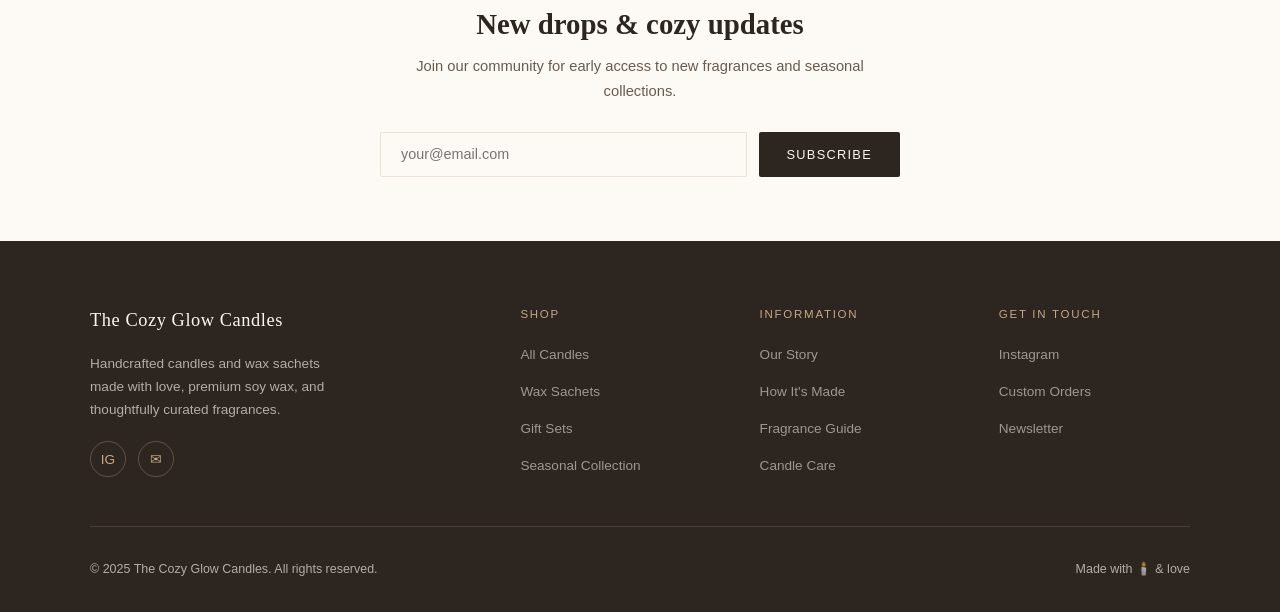
==== commit f6c05e88: "Replace SVG placeholders with real product photos; align catalogue to printed retail prices - 9 prod" ====
--- a/index.html
+++ b/index.html
@@ -71,6 +71,7 @@
       <div>
         <p class="section-label">The Collection</p>
         <h2 class="section-title">Shop Our Favourites</h2>
+        <p class="products-note">Festive pricing — flat 25% off · Prices per piece</p>
       </div>
       <a href="https://www.instagram.com/thecozyglowcandles/" target="_blank" rel="noopener noreferrer" class="btn-ghost">View All on Instagram ↗</a>
     </div>
@@ -79,7 +80,6 @@
       <button class="filter-pill" data-filter="candle">Candles</button>
       <button class="filter-pill" data-filter="sachet">Wax Sachets</button>
       <button class="filter-pill" data-filter="gift">Gift Sets</button>
-      <button class="filter-pill" data-filter="wax-melt">Wax Melts</button>
     </div>
     <div class="product-grid" id="product-grid">
       <div class="no-products" style="opacity:0.5">Loading products...</div>
@@ -212,5 +212,17 @@
 <a href="/admin" class="admin-fab" aria-label="Site management">⚙</a>
 
 <script src="js/main.js"></script>
+<script src="https://identity.netlify.com/v1/netlify-identity-widget.js"></script>
+<script>
+  if (window.netlifyIdentity) {
+    window.netlifyIdentity.on("init", user => {
+      if (!user) {
+        window.netlifyIdentity.on("login", () => {
+          document.location.href = "/admin/";
+        });
+      }
+    });
+  }
+</script>
 </body>
 </html>
--- a/css/styles.css
+++ b/css/styles.css
@@ -42,6 +42,7 @@
 
 #products{background:var(--warm-white)}
 .products-header{display:flex;justify-content:space-between;align-items:flex-end;margin-bottom:2rem;flex-wrap:wrap;gap:1rem}
+.products-note{font-size:0.8rem;color:var(--mid);letter-spacing:0.05em;margin-top:-0.6rem}
 .filter-bar{display:flex;gap:0.5rem;flex-wrap:wrap;margin-bottom:2rem}
 .filter-pill{display:inline-block;padding:0.4rem 1rem;border:1px solid var(--border);border-radius:20px;font-size:0.78rem;letter-spacing:0.06em;cursor:pointer;transition:all 0.2s;background:transparent;color:var(--mid);font-family:'Jost',sans-serif}
 .filter-pill:hover,.filter-pill.active{background:var(--charcoal);color:var(--cream);border-color:var(--charcoal)}
@@ -63,6 +64,7 @@
 .product-meta-row{display:flex;gap:0.75rem;font-size:0.75rem;color:var(--mid);margin-bottom:0.8rem}
 .product-footer{display:flex;align-items:center;justify-content:space-between}
 .product-price{font-weight:500;font-size:1.05rem;color:var(--charcoal)}
+.product-price-mrp{font-weight:400;font-size:0.82rem;color:var(--mid);text-decoration:line-through;margin-right:0.35rem}
 .product-btn{font-size:0.72rem;letter-spacing:0.1em;text-transform:uppercase;color:var(--taupe-dark);text-decoration:none;border-bottom:1px solid var(--taupe);padding-bottom:1px;transition:color 0.2s}
 .product-btn:hover{color:var(--charcoal);border-color:var(--charcoal)}
 .no-products{text-align:center;padding:4rem;color:var(--mid);grid-column:1/-1}
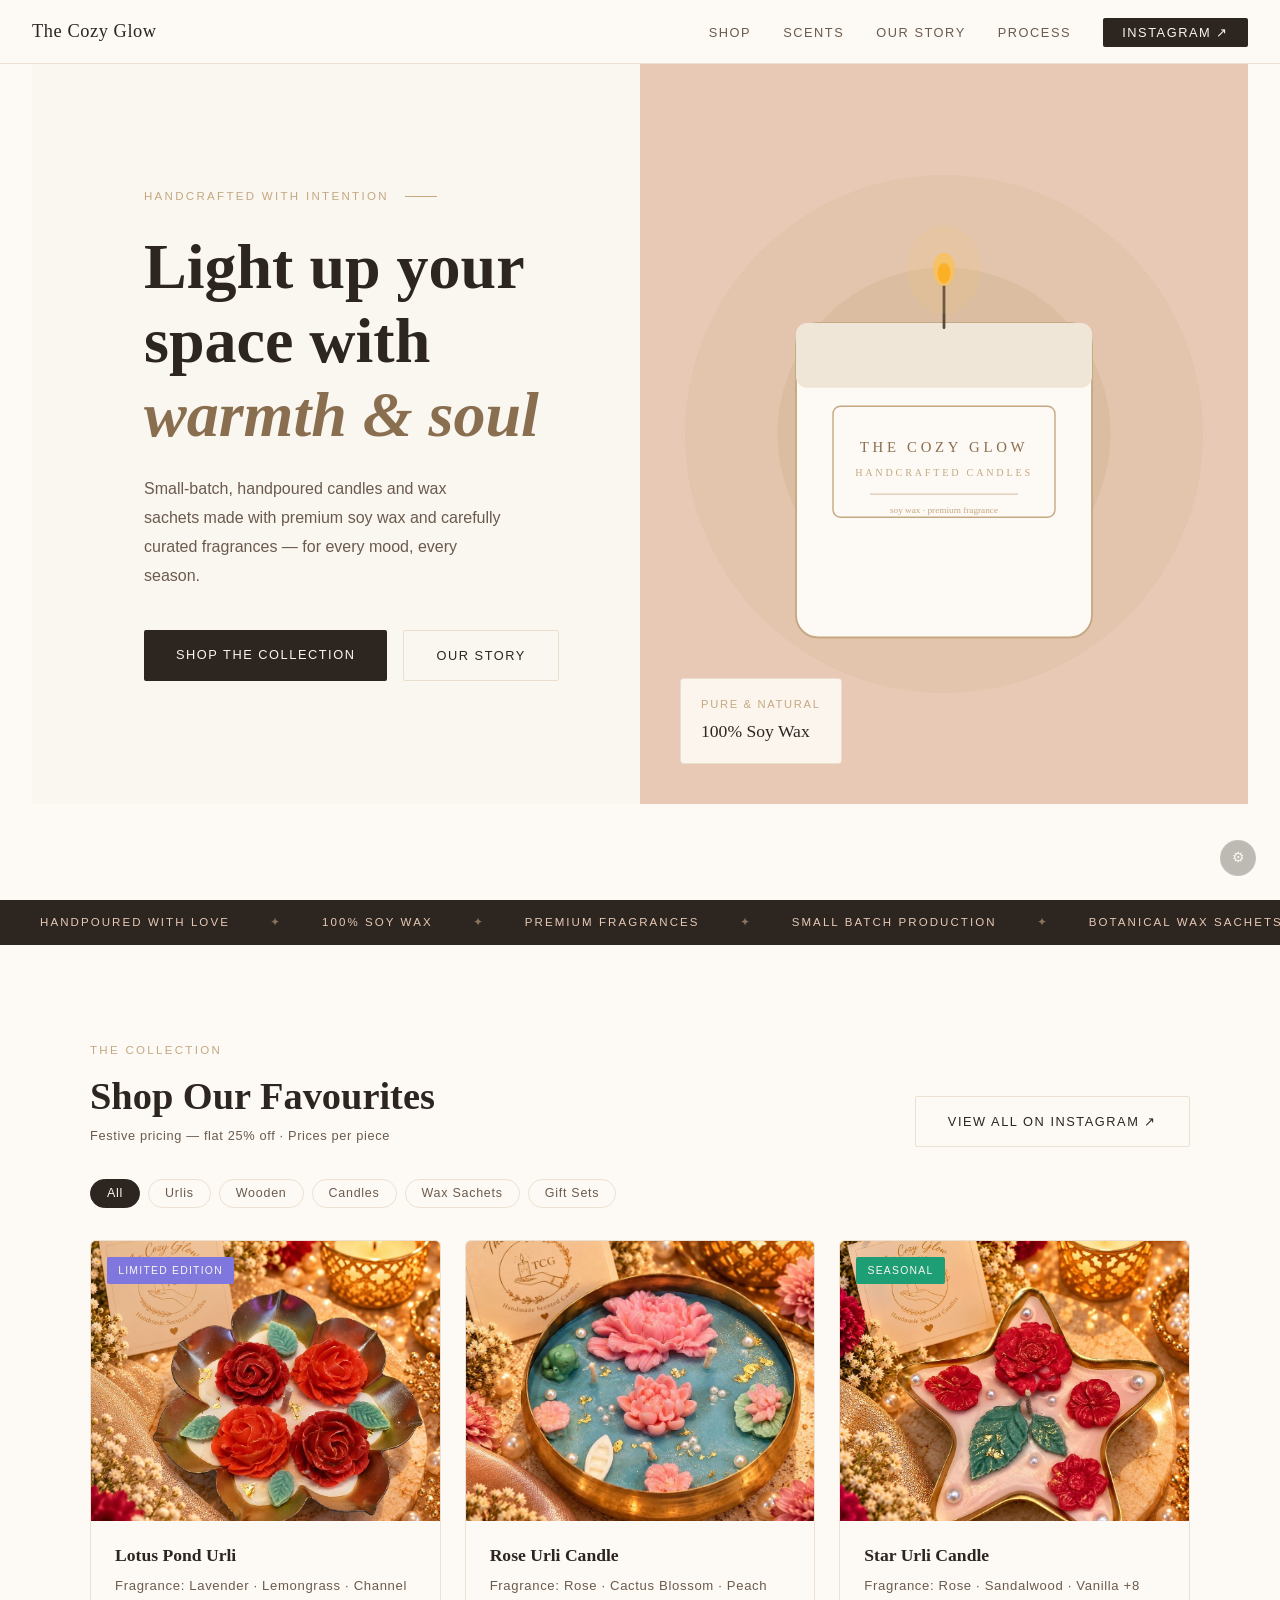
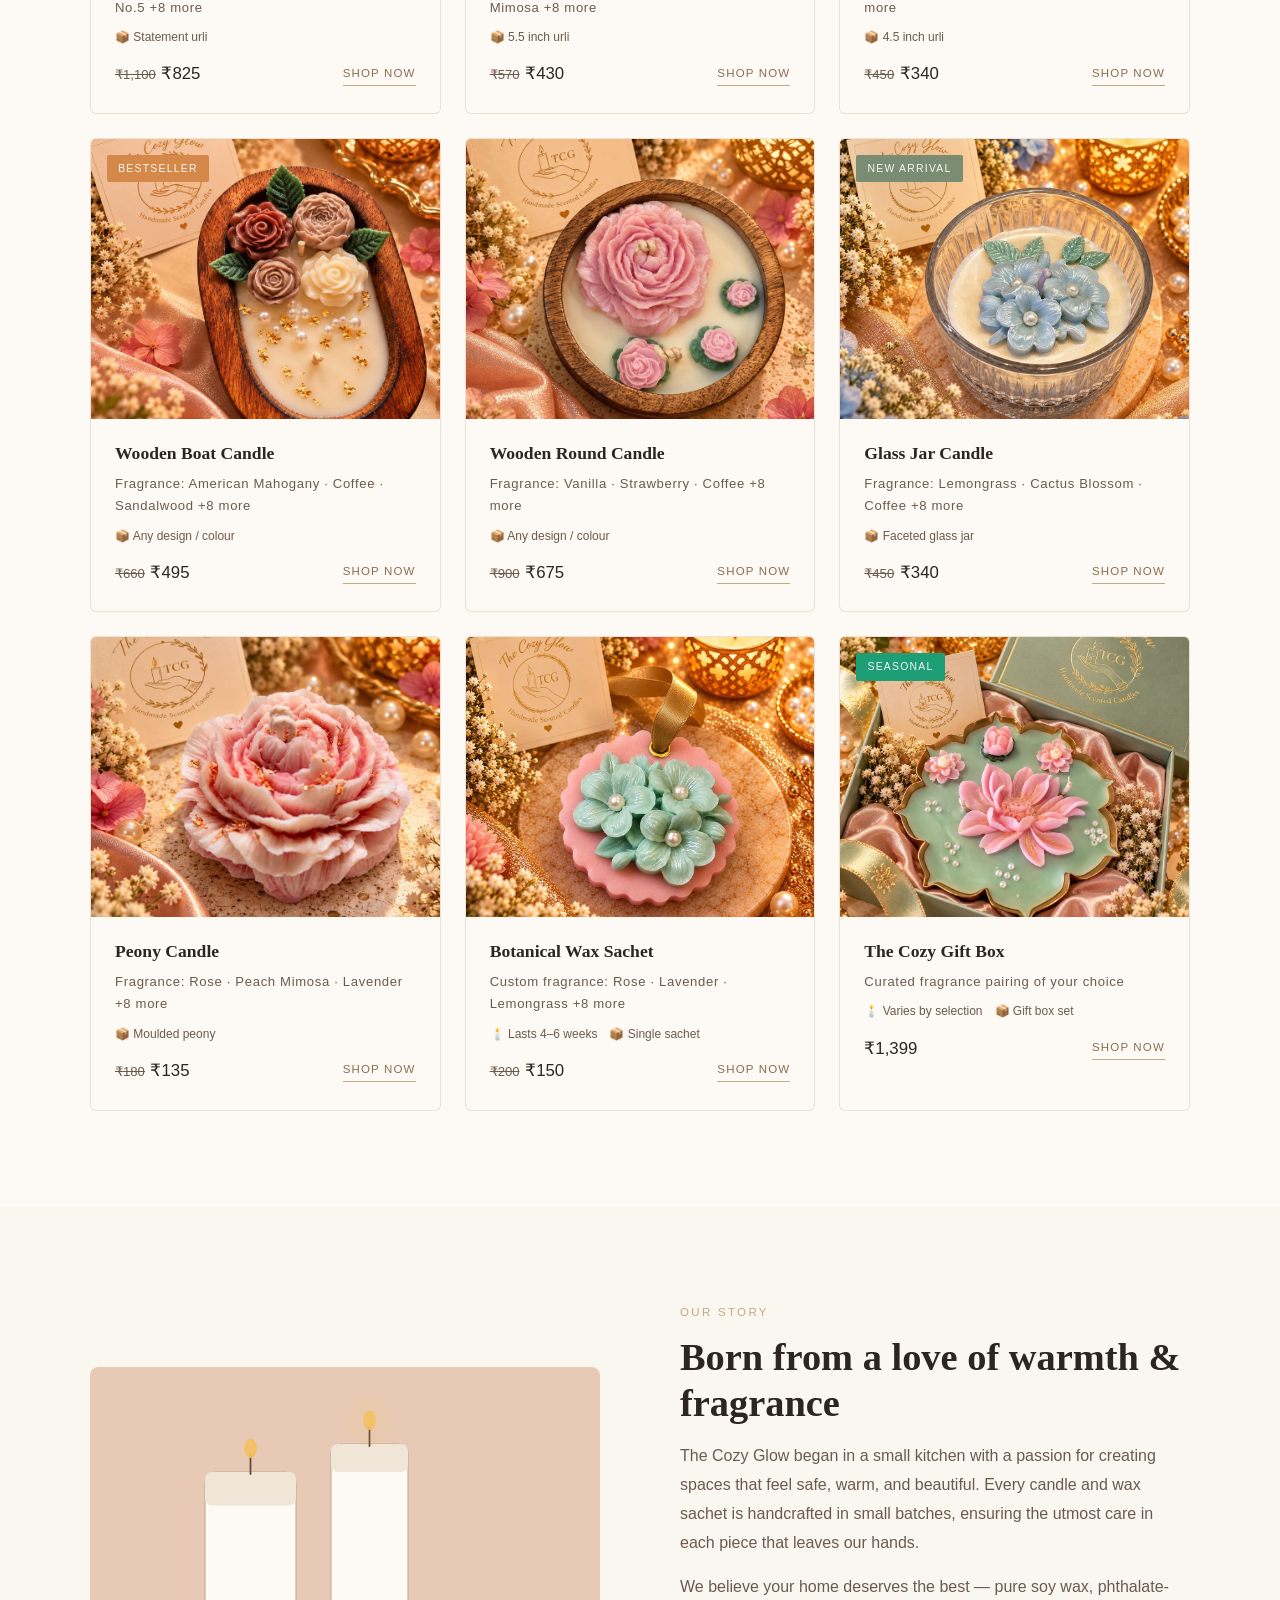
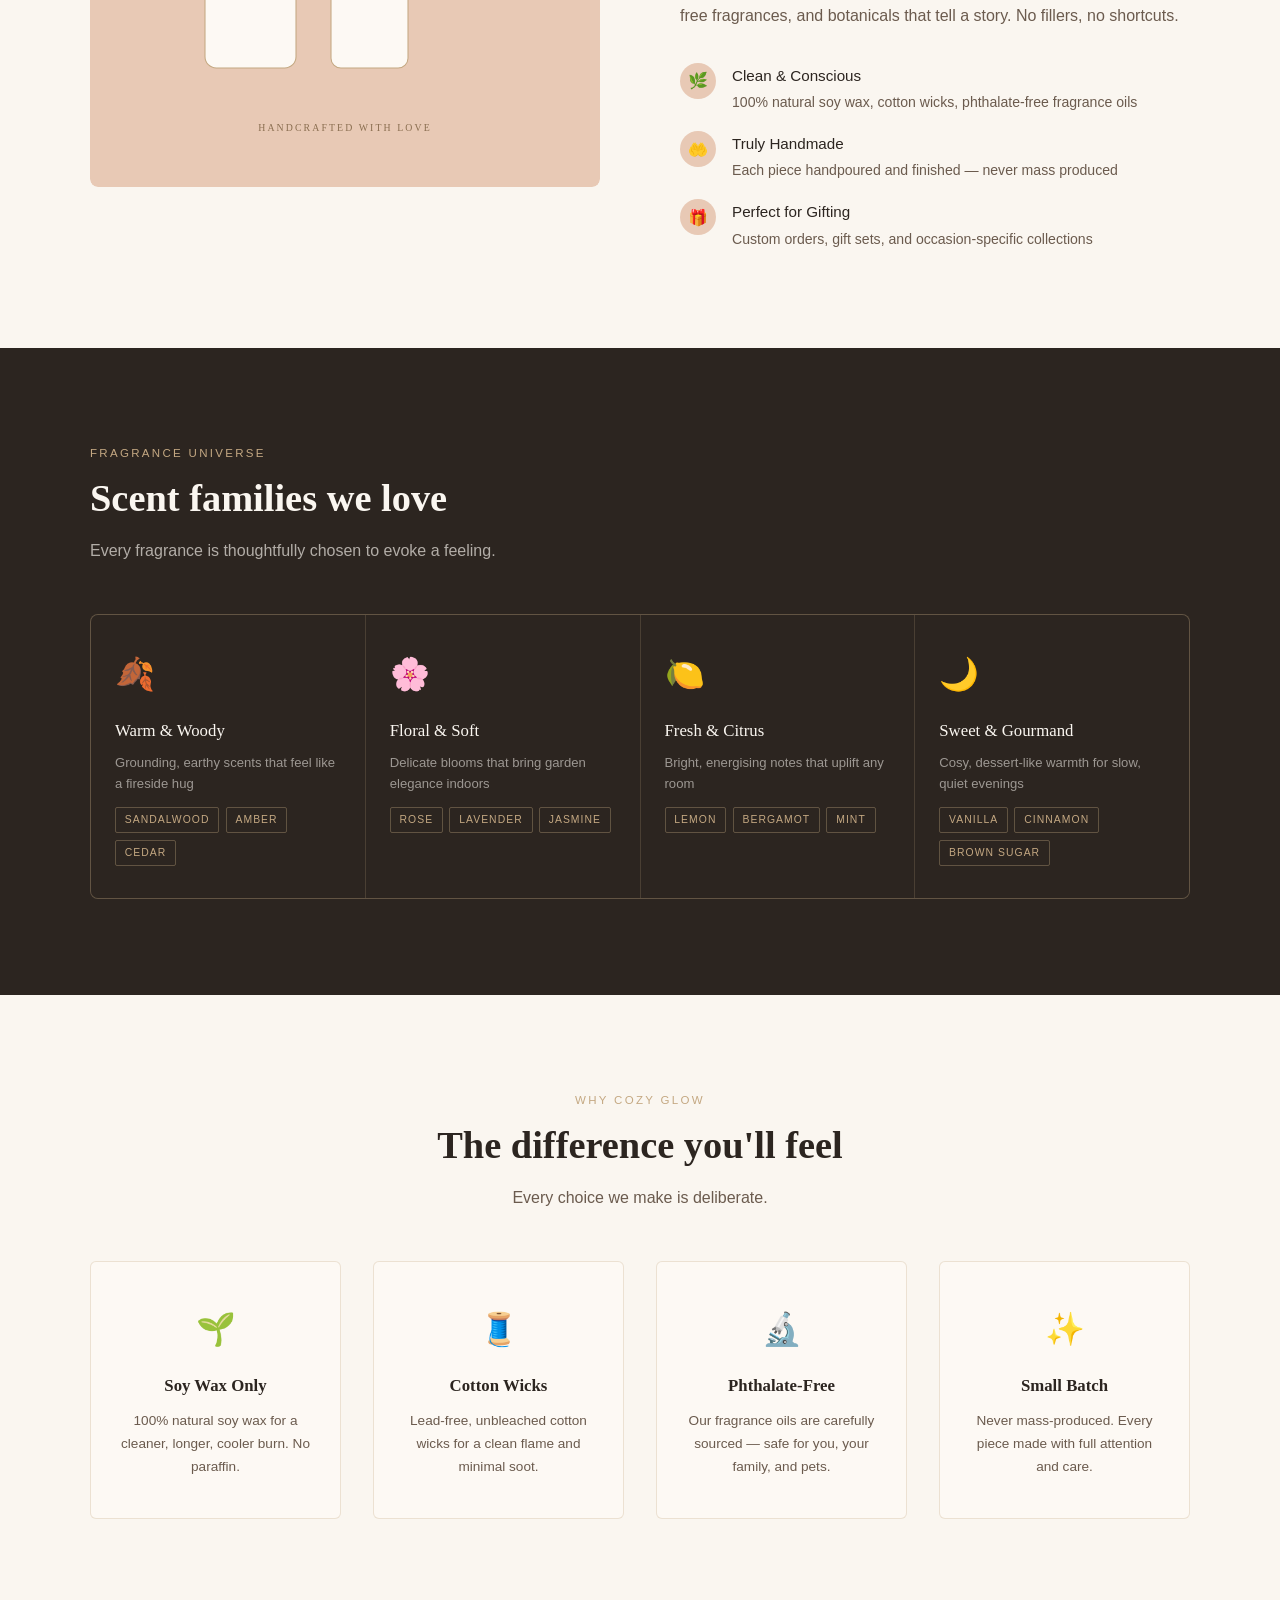
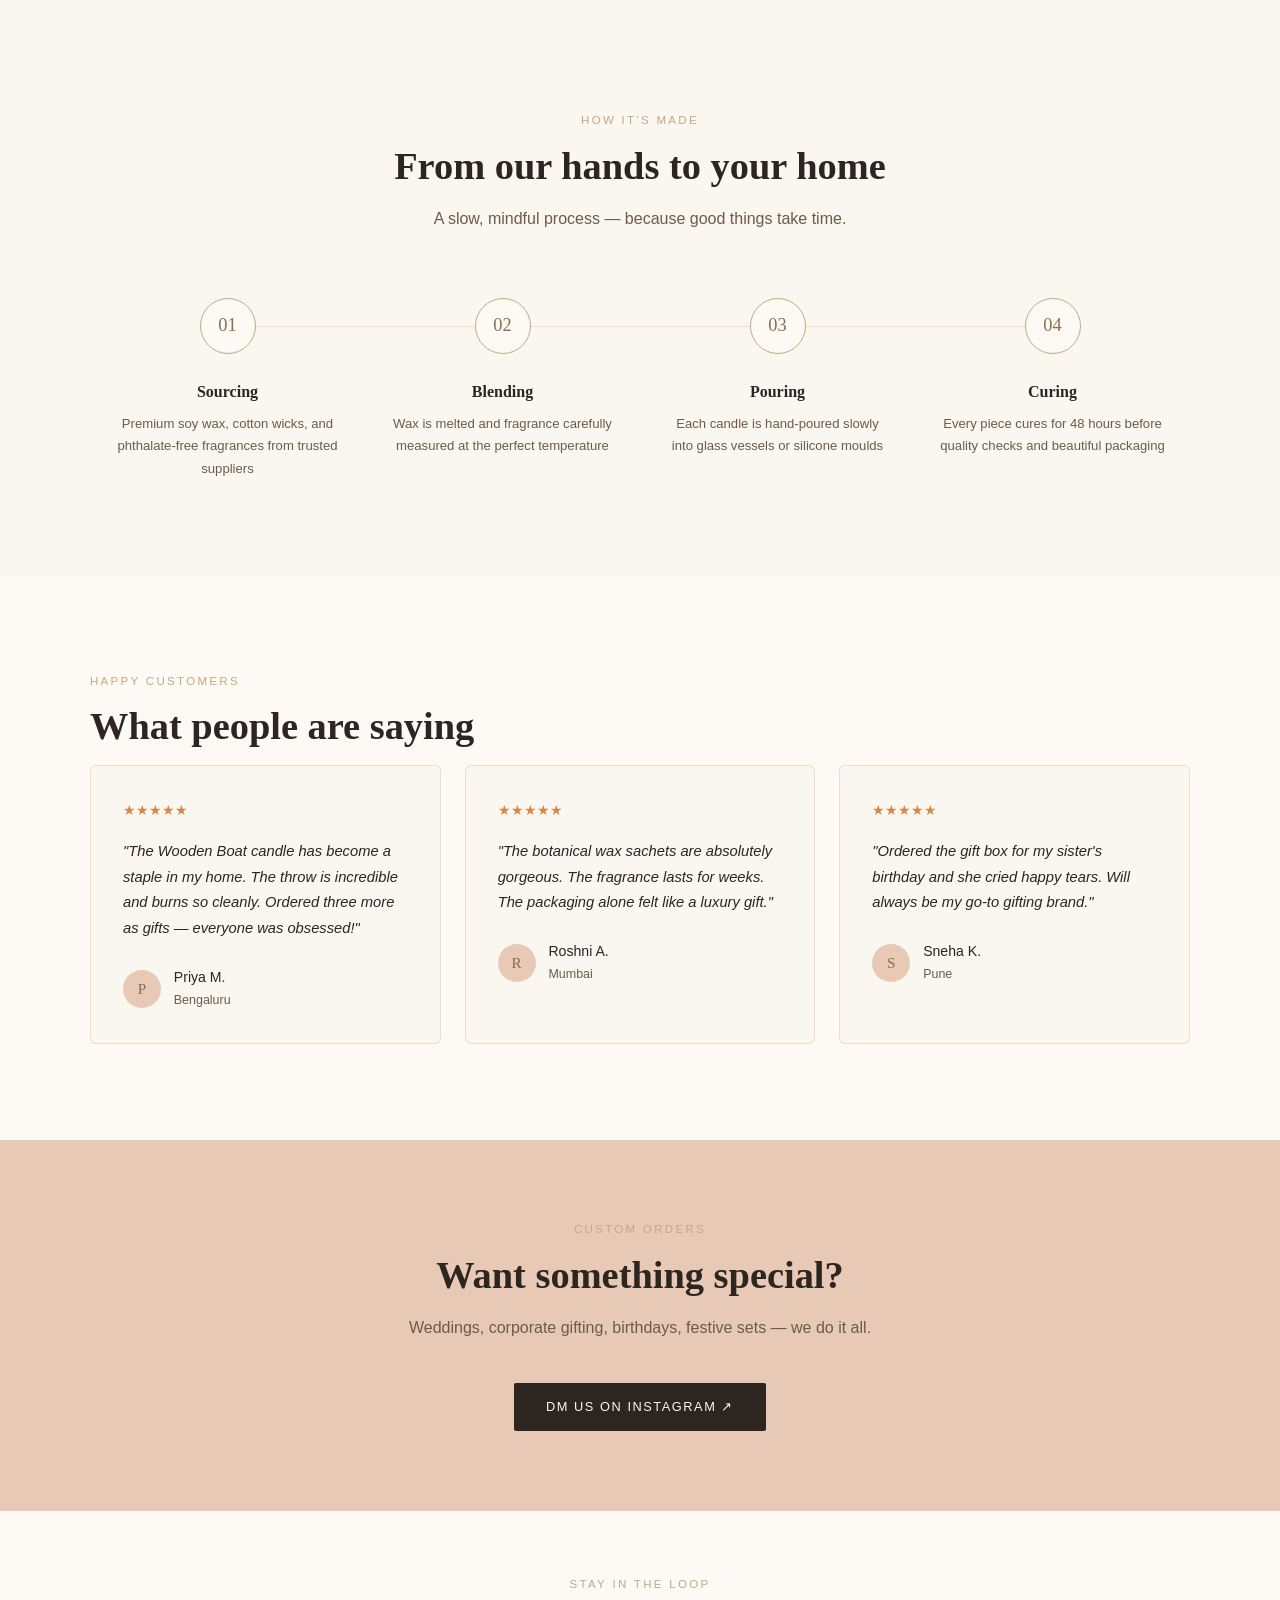
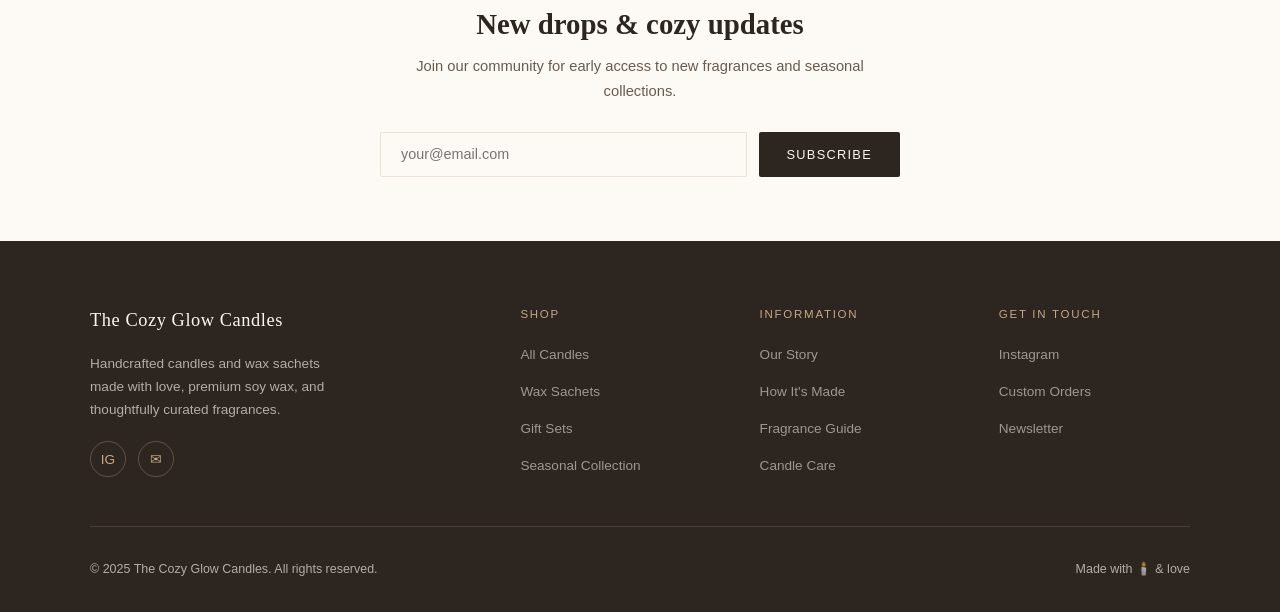
==== commit db7a5baa: "Group catalogue by product type: Urlis, Wooden, Candles, Wax Sachets, Gift Sets - New 'urli' and 'wo" ====
--- a/index.html
+++ b/index.html
@@ -77,6 +77,8 @@
     </div>
     <div class="filter-bar" id="filter-bar">
       <button class="filter-pill active" data-filter="all">All</button>
+      <button class="filter-pill" data-filter="urli">Urlis</button>
+      <button class="filter-pill" data-filter="wooden">Wooden</button>
       <button class="filter-pill" data-filter="candle">Candles</button>
       <button class="filter-pill" data-filter="sachet">Wax Sachets</button>
       <button class="filter-pill" data-filter="gift">Gift Sets</button>
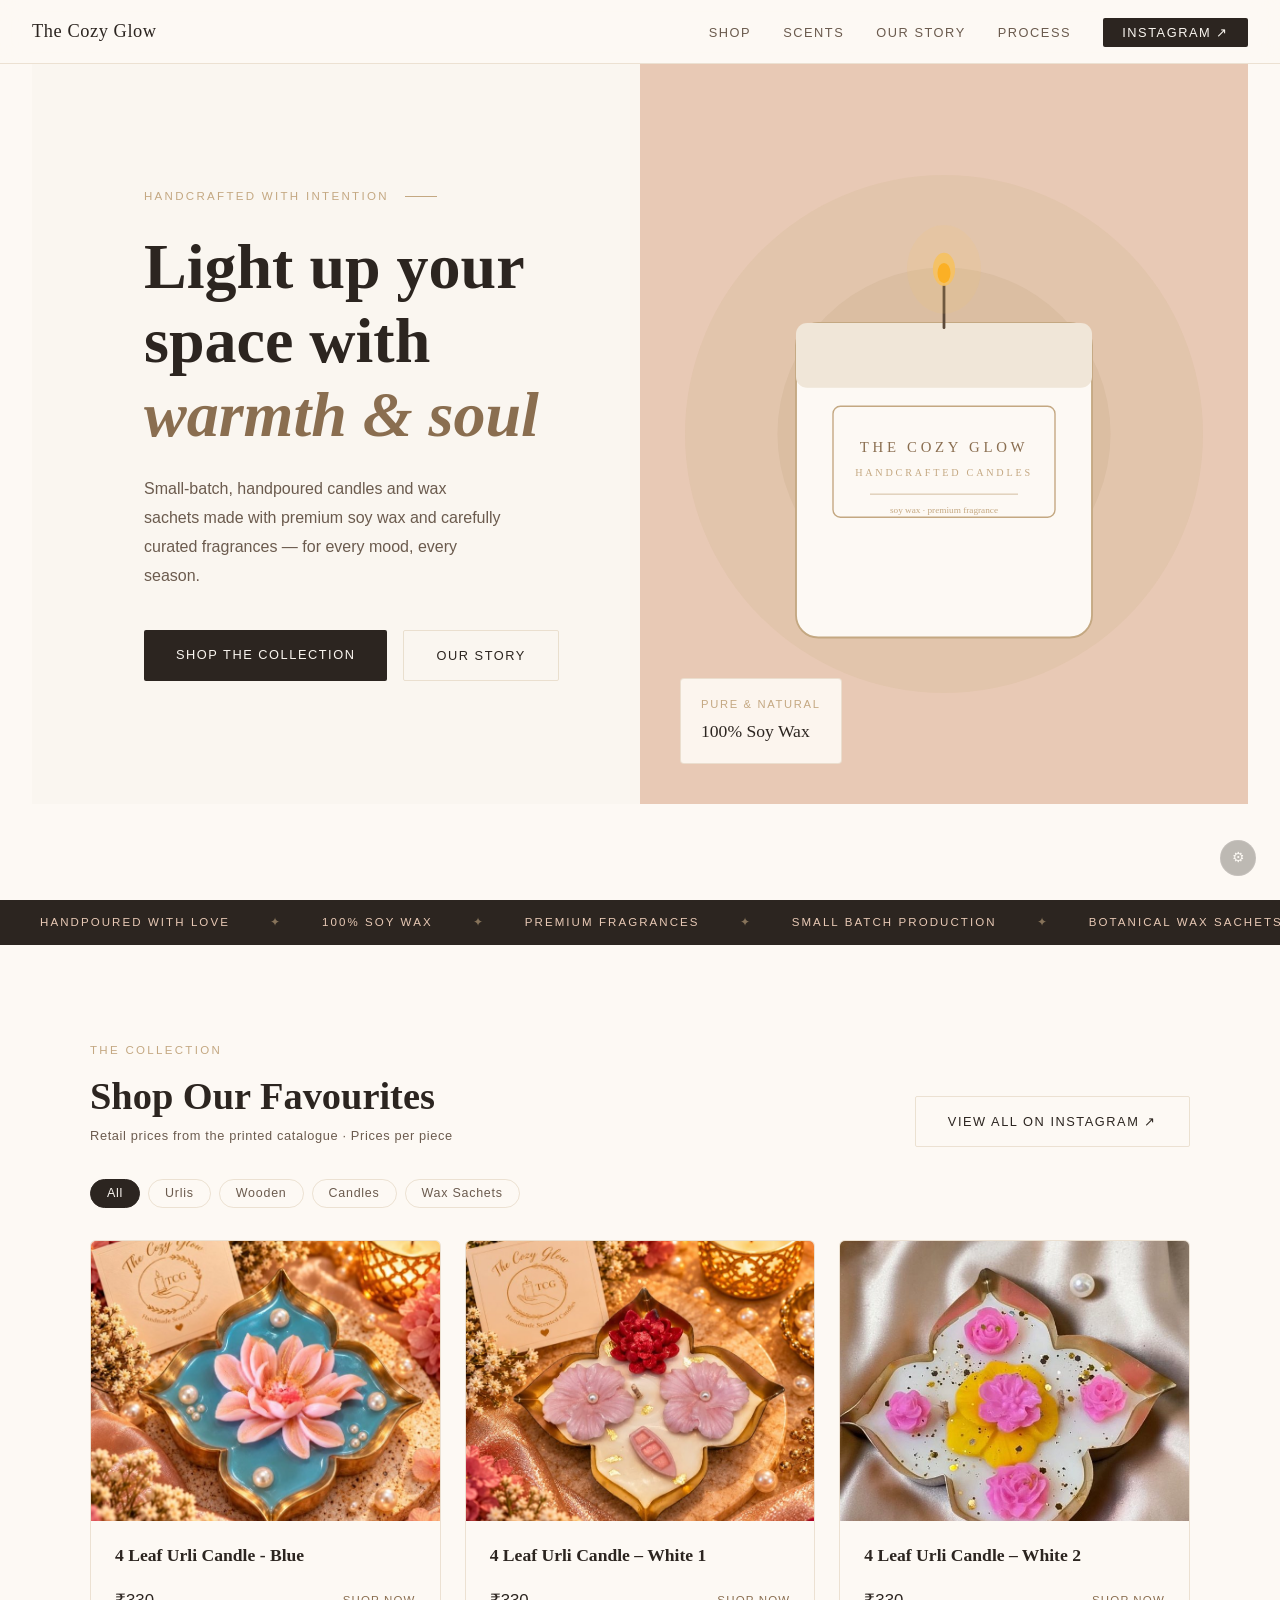
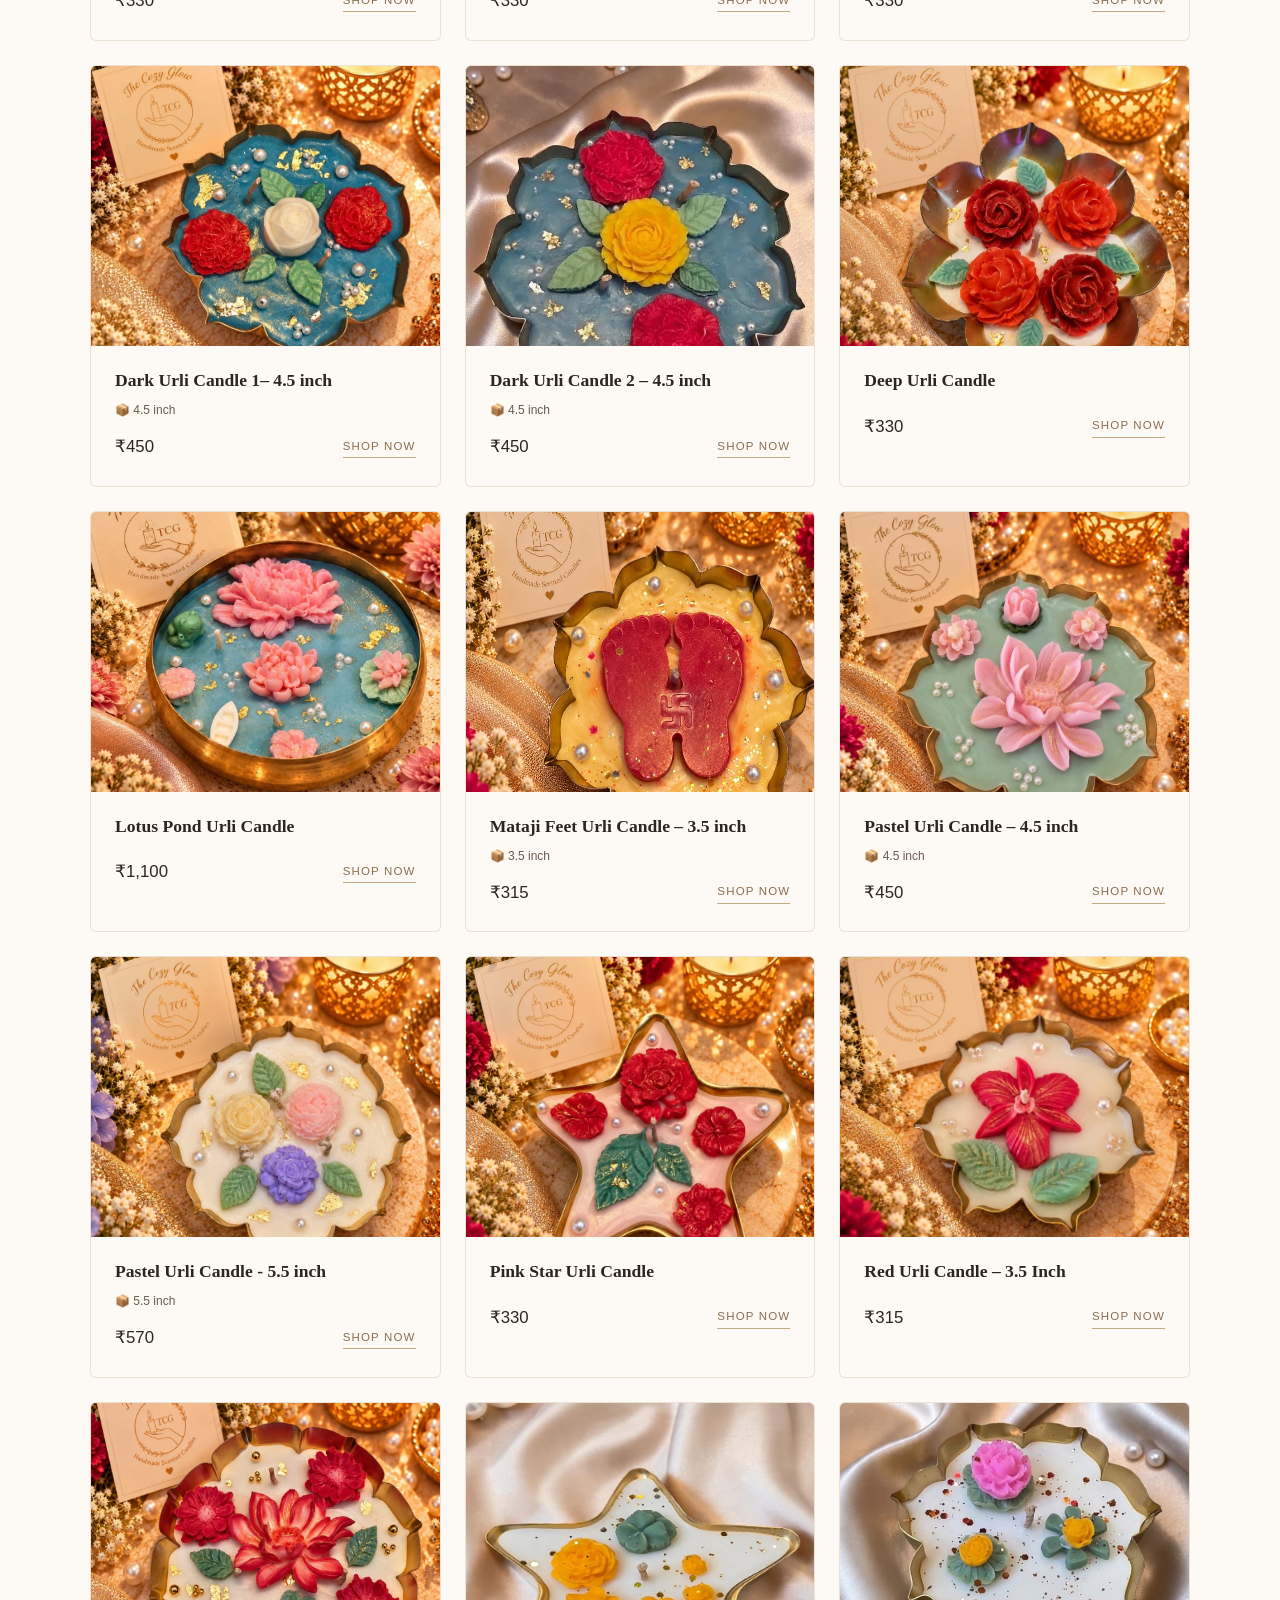
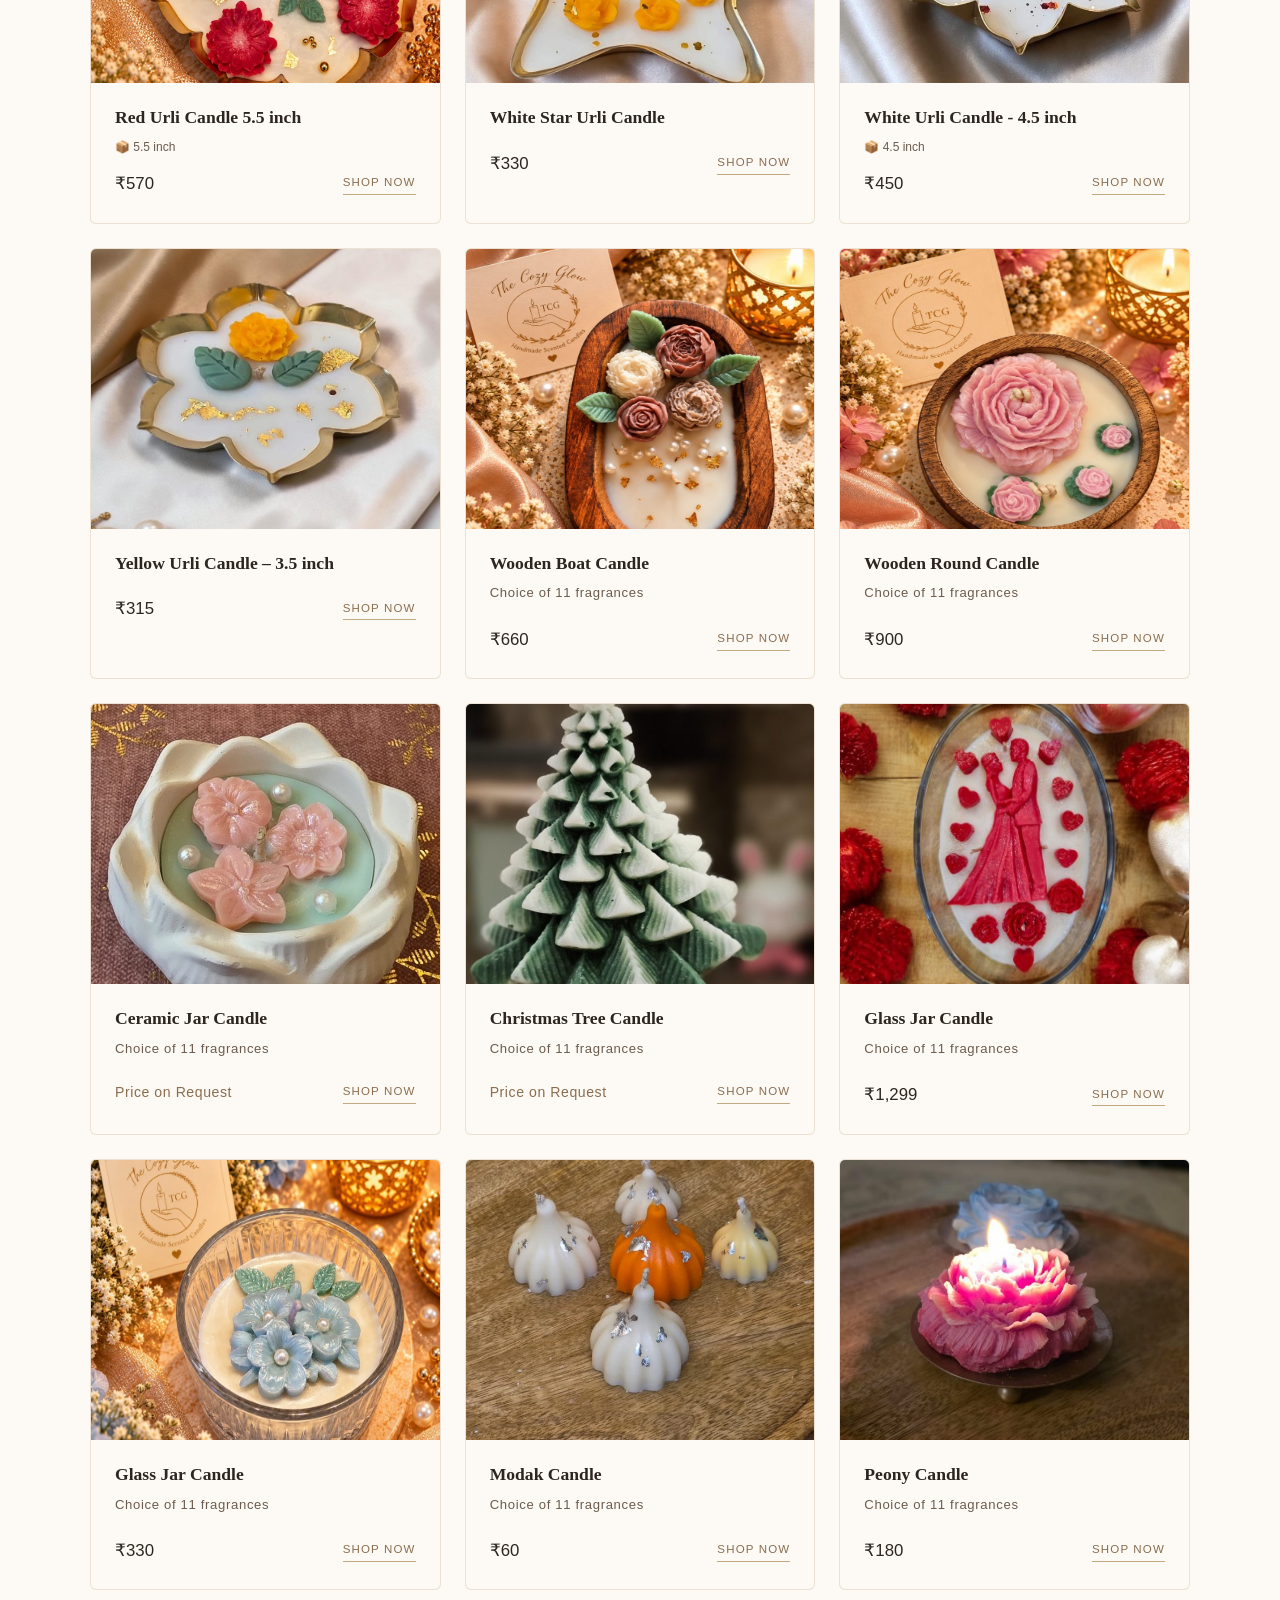
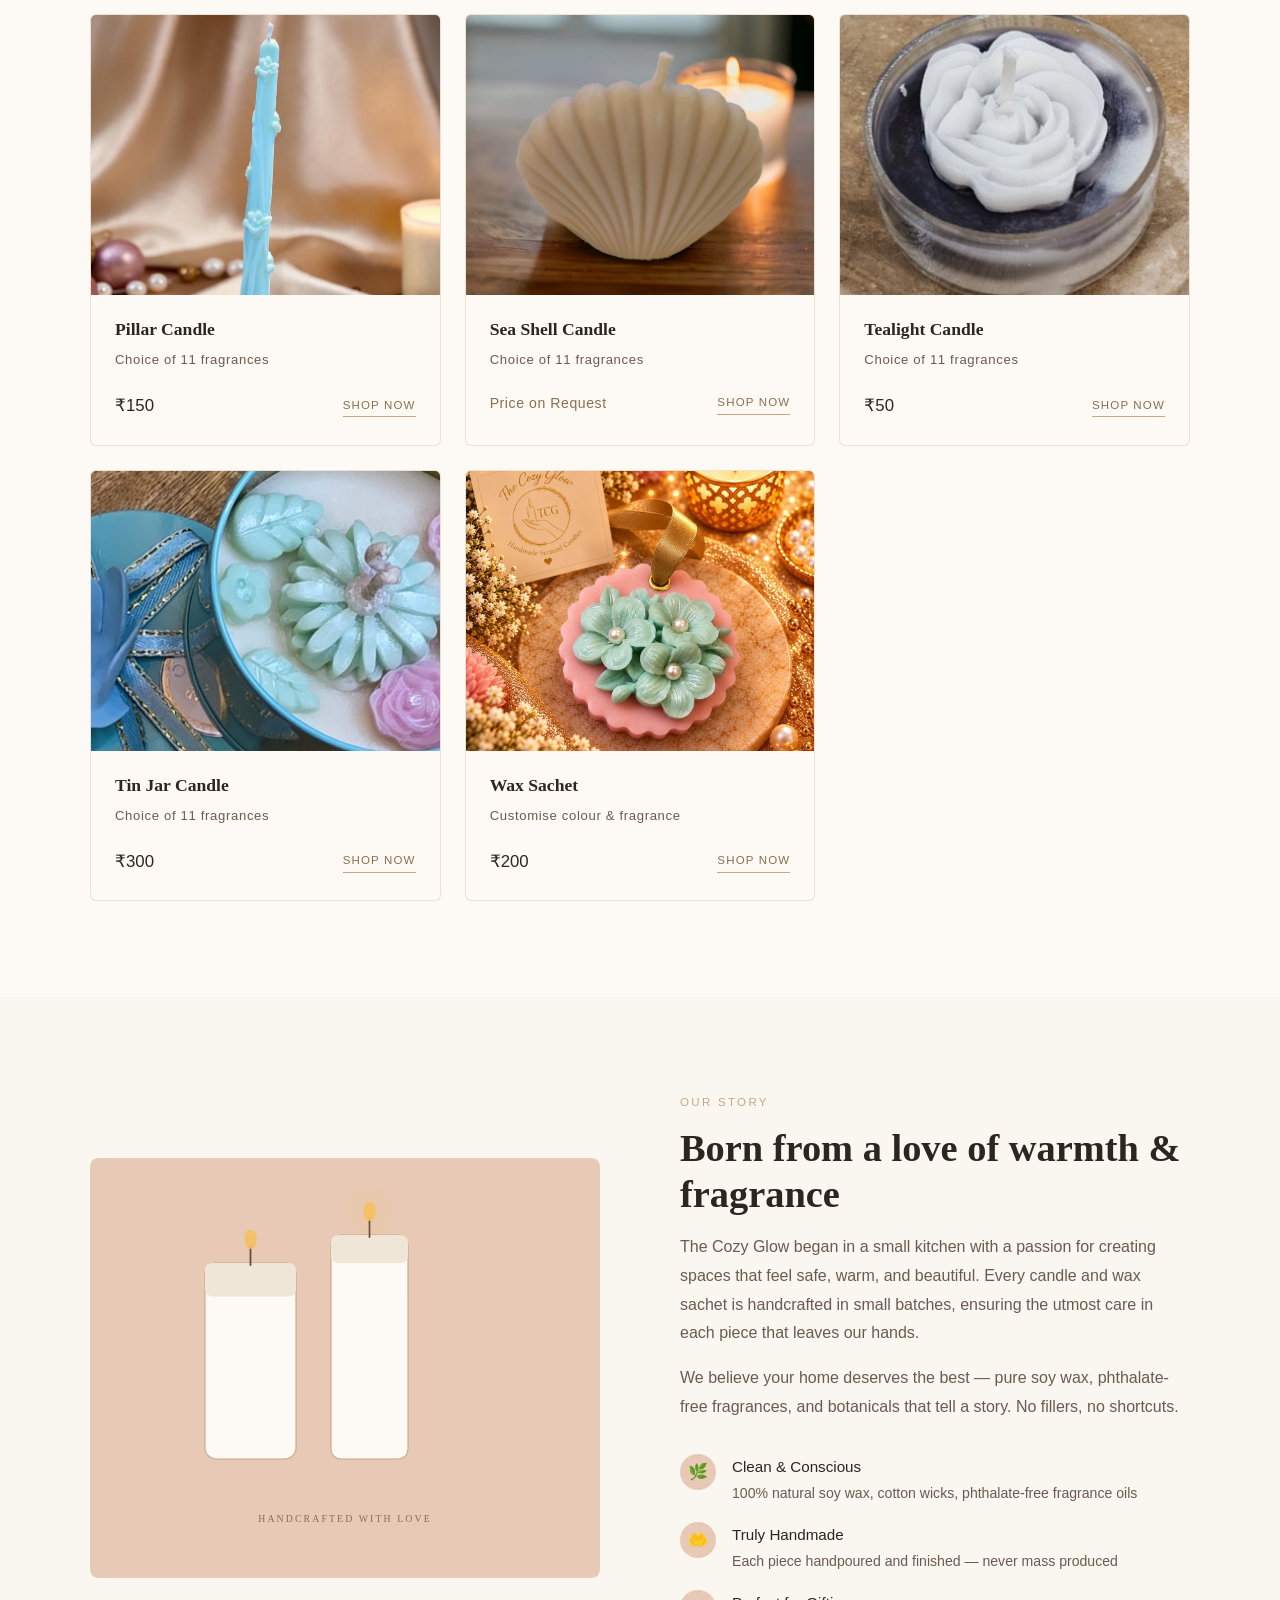
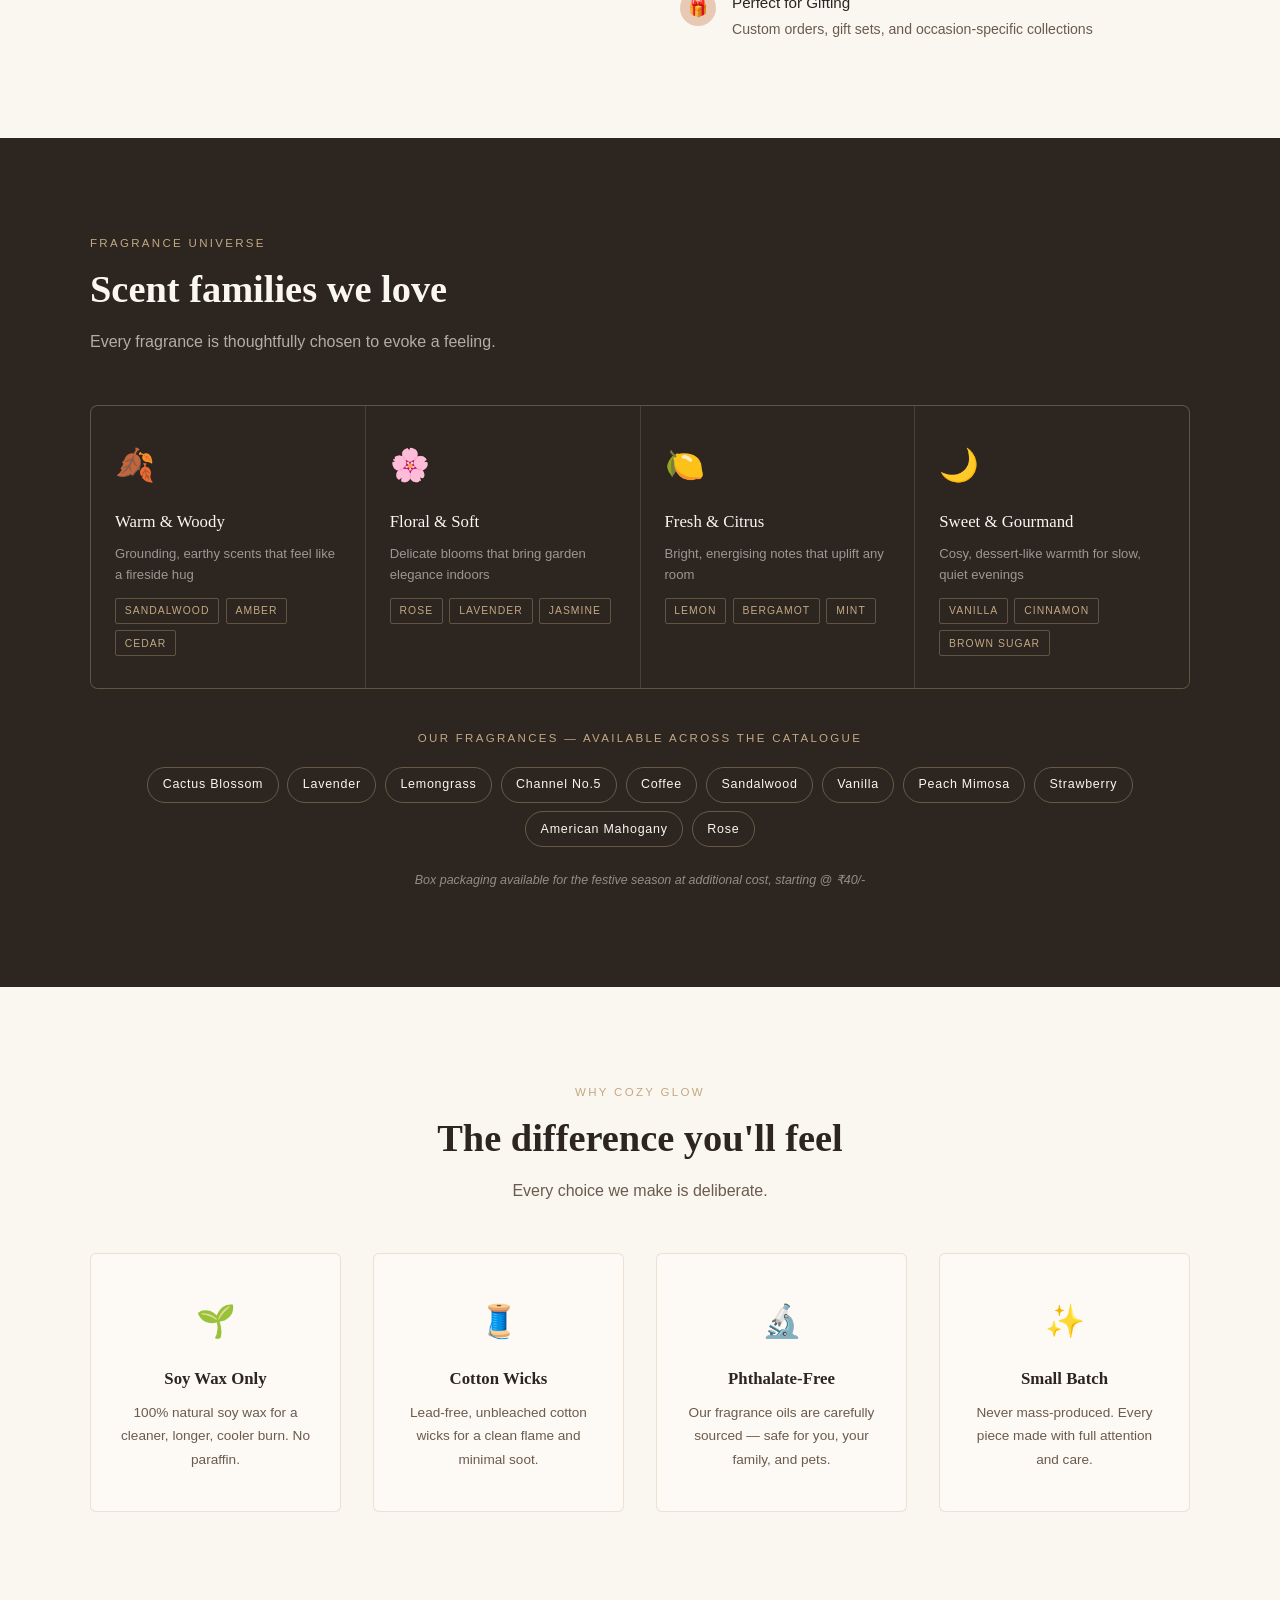
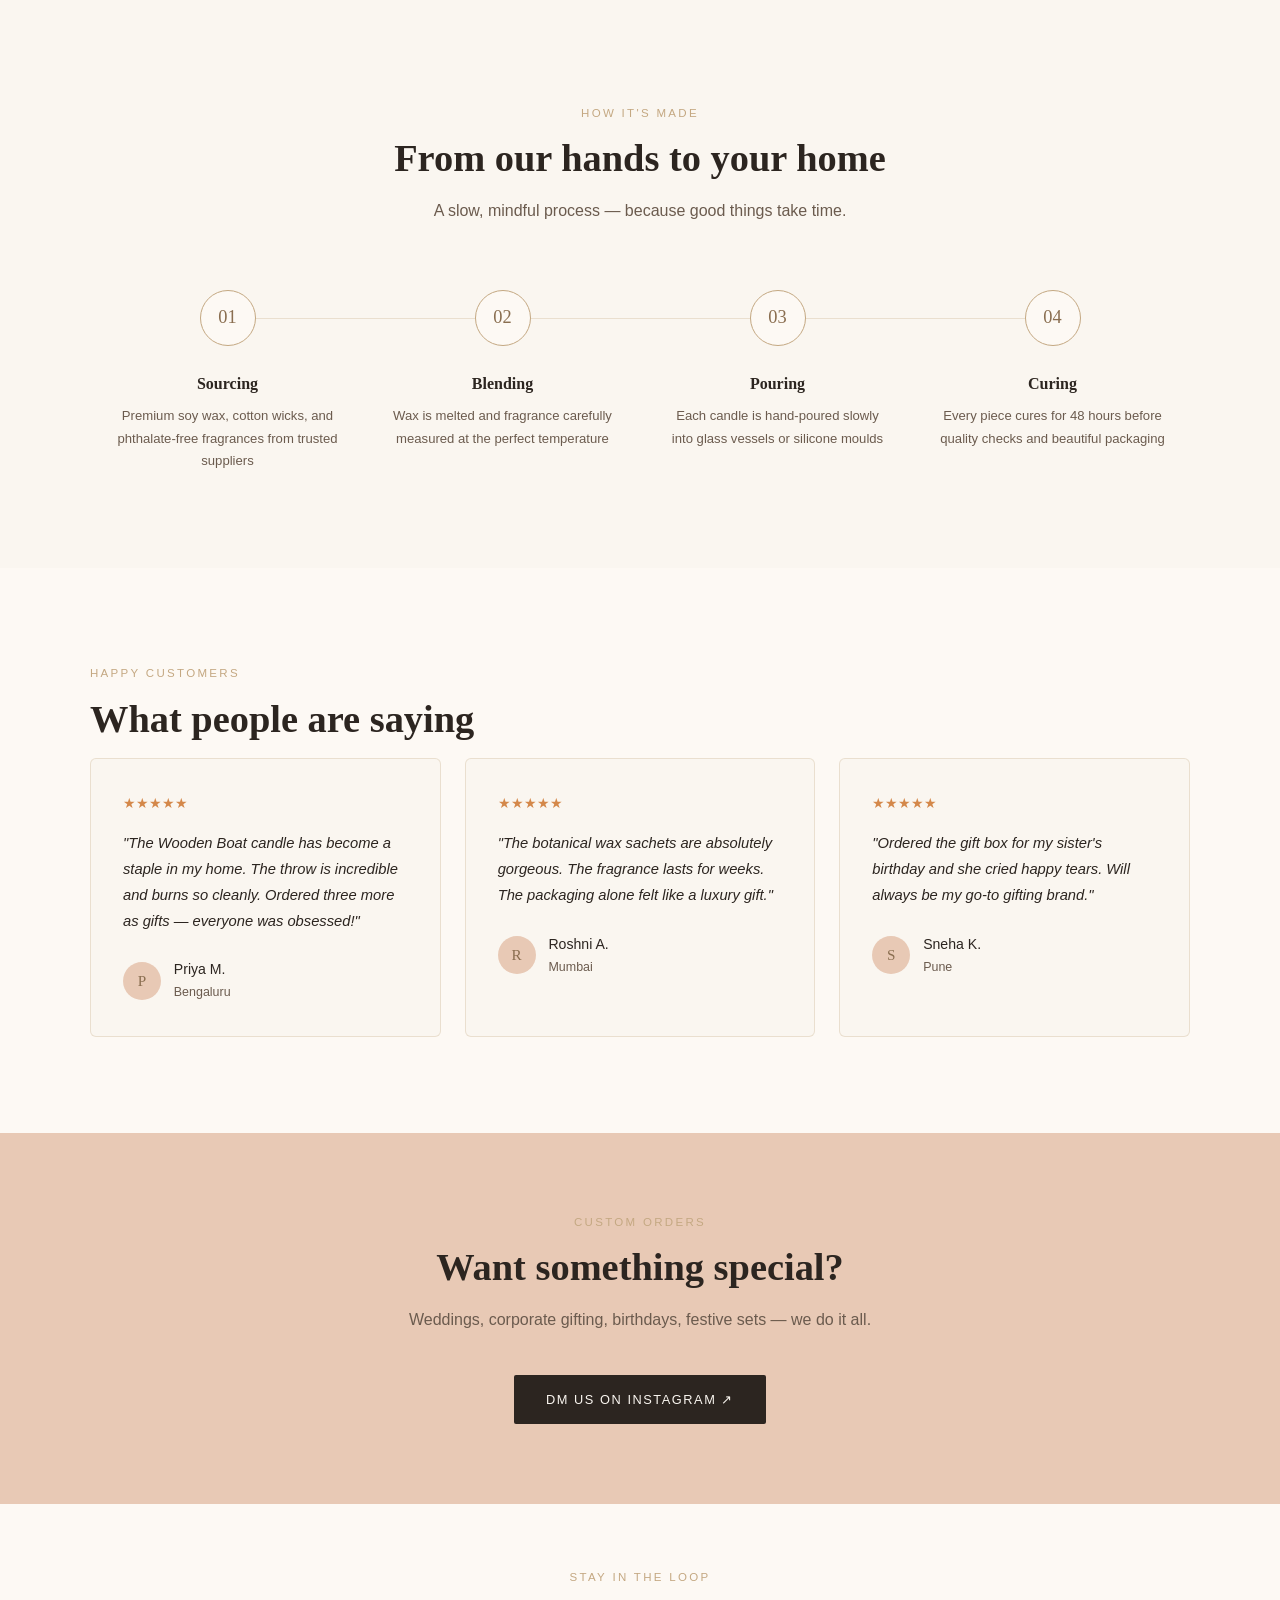
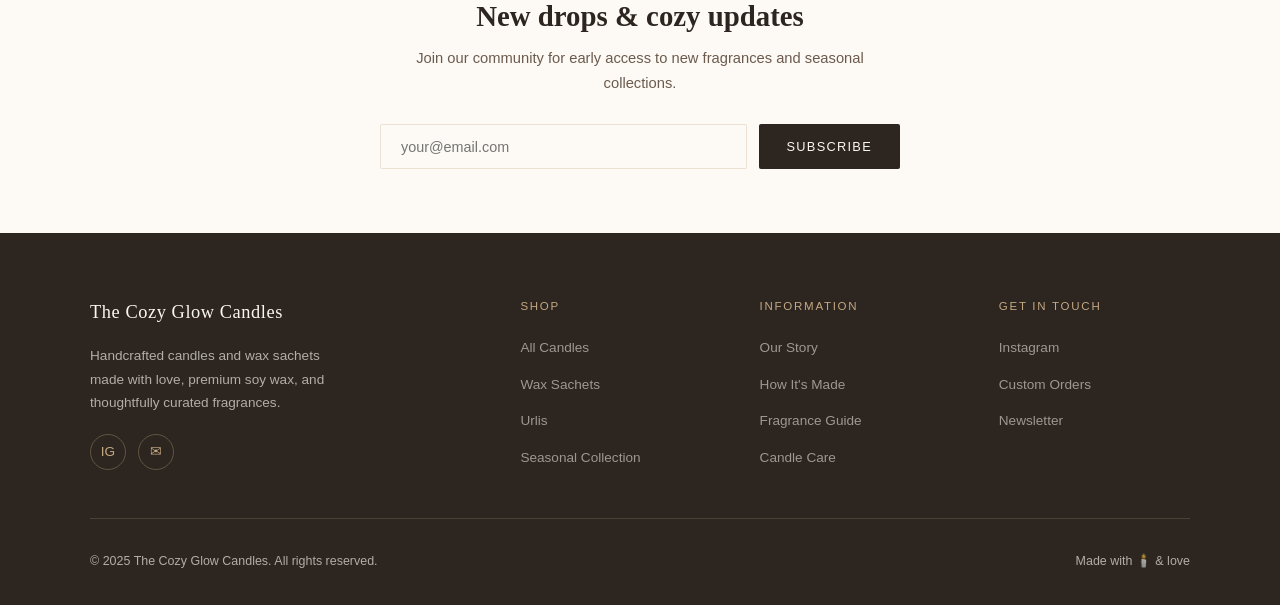
==== commit 1280f692: "Sync full 29-product catalogue from The_Cozy_Glow_Catalogue_Retailv2.pdf - All 29 products listed wi" ====
--- a/index.html
+++ b/index.html
@@ -71,7 +71,7 @@
       <div>
         <p class="section-label">The Collection</p>
         <h2 class="section-title">Shop Our Favourites</h2>
-        <p class="products-note">Festive pricing — flat 25% off · Prices per piece</p>
+        <p class="products-note">Retail prices from the printed catalogue · Prices per piece</p>
       </div>
       <a href="https://www.instagram.com/thecozyglowcandles/" target="_blank" rel="noopener noreferrer" class="btn-ghost">View All on Instagram ↗</a>
     </div>
@@ -81,7 +81,6 @@
       <button class="filter-pill" data-filter="wooden">Wooden</button>
       <button class="filter-pill" data-filter="candle">Candles</button>
       <button class="filter-pill" data-filter="sachet">Wax Sachets</button>
-      <button class="filter-pill" data-filter="gift">Gift Sets</button>
     </div>
     <div class="product-grid" id="product-grid">
       <div class="no-products" style="opacity:0.5">Loading products...</div>
@@ -122,6 +121,23 @@
       <div class="scent-item"><div class="scent-icon">🌸</div><div class="scent-name">Floral & Soft</div><div class="scent-desc">Delicate blooms that bring garden elegance indoors</div><div class="scent-notes"><span class="scent-note">Rose</span><span class="scent-note">Lavender</span><span class="scent-note">Jasmine</span></div></div>
       <div class="scent-item"><div class="scent-icon">🍋</div><div class="scent-name">Fresh & Citrus</div><div class="scent-desc">Bright, energising notes that uplift any room</div><div class="scent-notes"><span class="scent-note">Lemon</span><span class="scent-note">Bergamot</span><span class="scent-note">Mint</span></div></div>
       <div class="scent-item"><div class="scent-icon">🌙</div><div class="scent-name">Sweet & Gourmand</div><div class="scent-desc">Cosy, dessert-like warmth for slow, quiet evenings</div><div class="scent-notes"><span class="scent-note">Vanilla</span><span class="scent-note">Cinnamon</span><span class="scent-note">Brown Sugar</span></div></div>
+    </div>
+    <div class="fragrance-block">
+      <p class="fragrance-title">Our Fragrances — available across the catalogue</p>
+      <div class="fragrance-list">
+        <span class="fragrance-chip">Cactus Blossom</span>
+        <span class="fragrance-chip">Lavender</span>
+        <span class="fragrance-chip">Lemongrass</span>
+        <span class="fragrance-chip">Channel No.5</span>
+        <span class="fragrance-chip">Coffee</span>
+        <span class="fragrance-chip">Sandalwood</span>
+        <span class="fragrance-chip">Vanilla</span>
+        <span class="fragrance-chip">Peach Mimosa</span>
+        <span class="fragrance-chip">Strawberry</span>
+        <span class="fragrance-chip">American Mahogany</span>
+        <span class="fragrance-chip">Rose</span>
+      </div>
+      <p class="fragrance-note">Box packaging available for the festive season at additional cost, starting @ ₹40/-</p>
     </div>
   </div>
 </section>
@@ -201,7 +217,7 @@
         <a href="mailto:hello@thecozyglowcandles.com" class="social-btn">✉</a>
       </div>
     </div>
-    <div class="footer-col"><h5>Shop</h5><ul><li><a href="#products">All Candles</a></li><li><a href="#products">Wax Sachets</a></li><li><a href="#products">Gift Sets</a></li><li><a href="#products">Seasonal Collection</a></li></ul></div>
+    <div class="footer-col"><h5>Shop</h5><ul><li><a href="#products">All Candles</a></li><li><a href="#products">Wax Sachets</a></li><li><a href="#products">Urlis</a></li><li><a href="#products">Seasonal Collection</a></li></ul></div>
     <div class="footer-col"><h5>Information</h5><ul><li><a href="#about">Our Story</a></li><li><a href="#process">How It's Made</a></li><li><a href="#scents">Fragrance Guide</a></li><li><a href="#why">Candle Care</a></li></ul></div>
     <div class="footer-col"><h5>Get in Touch</h5><ul><li><a href="https://www.instagram.com/thecozyglowcandles/" target="_blank" rel="noopener noreferrer">Instagram</a></li><li><a href="#cta-strip">Custom Orders</a></li><li><a href="#newsletter">Newsletter</a></li></ul></div>
   </div>
--- a/css/styles.css
+++ b/css/styles.css
@@ -154,3 +154,12 @@
   nav .nav-links{display:none}
   .newsletter-form{flex-direction:column}
 }
+
+/* Fragrances + packaging note (from the printed catalogue) */
+.fragrance-block{margin-top:2.5rem;text-align:center}
+.fragrance-title{font-size:0.72rem;letter-spacing:0.2em;text-transform:uppercase;color:var(--taupe);margin-bottom:1.1rem}
+.fragrance-list{display:flex;flex-wrap:wrap;justify-content:center;gap:0.55rem}
+.fragrance-chip{font-size:0.78rem;letter-spacing:0.06em;color:var(--cream);border:1px solid rgba(196,168,130,0.4);padding:0.4rem 0.9rem;border-radius:20px;transition:all 0.2s}
+.fragrance-chip:hover{background:rgba(196,168,130,0.12);border-color:var(--taupe)}
+.fragrance-note{margin-top:1.4rem;font-size:0.78rem;color:rgba(250,246,240,0.5);font-style:italic}
+.price-on-request{font-size:0.88rem;color:var(--taupe-dark);font-weight:400;letter-spacing:0.04em}
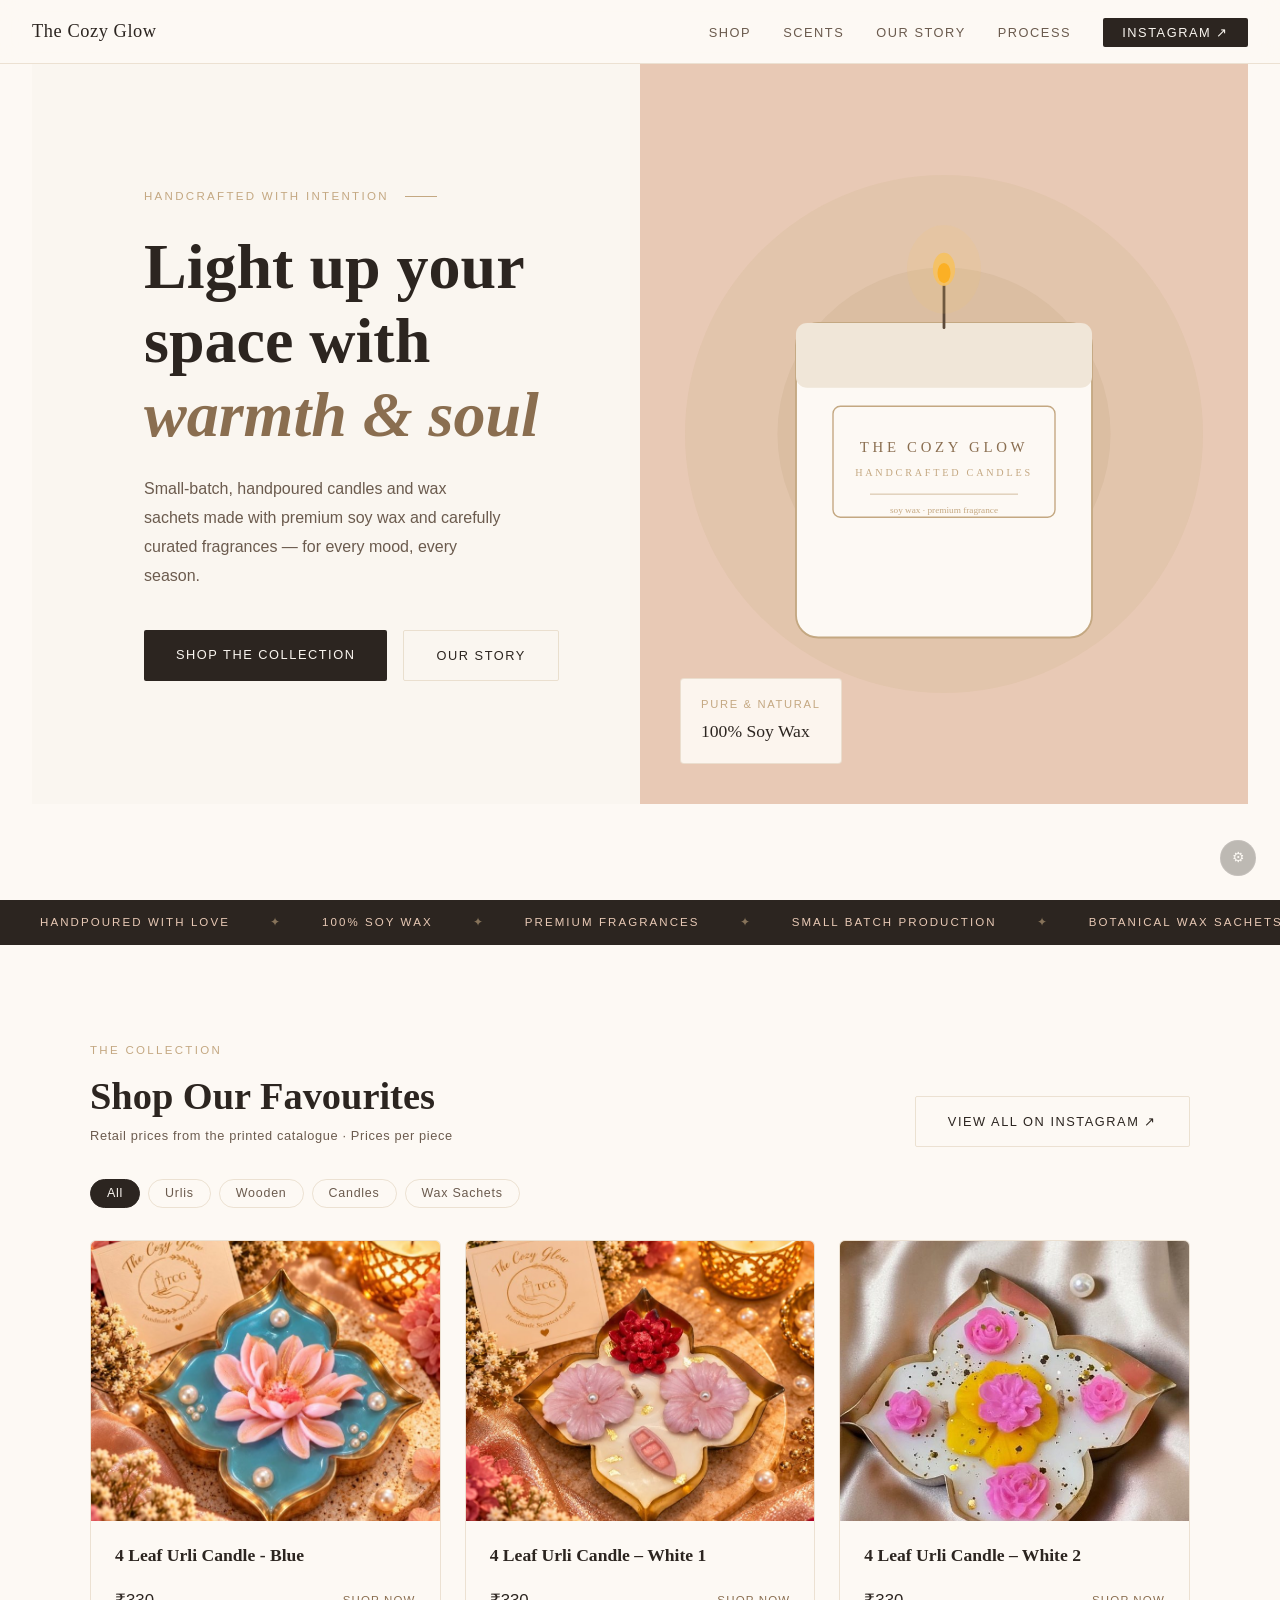
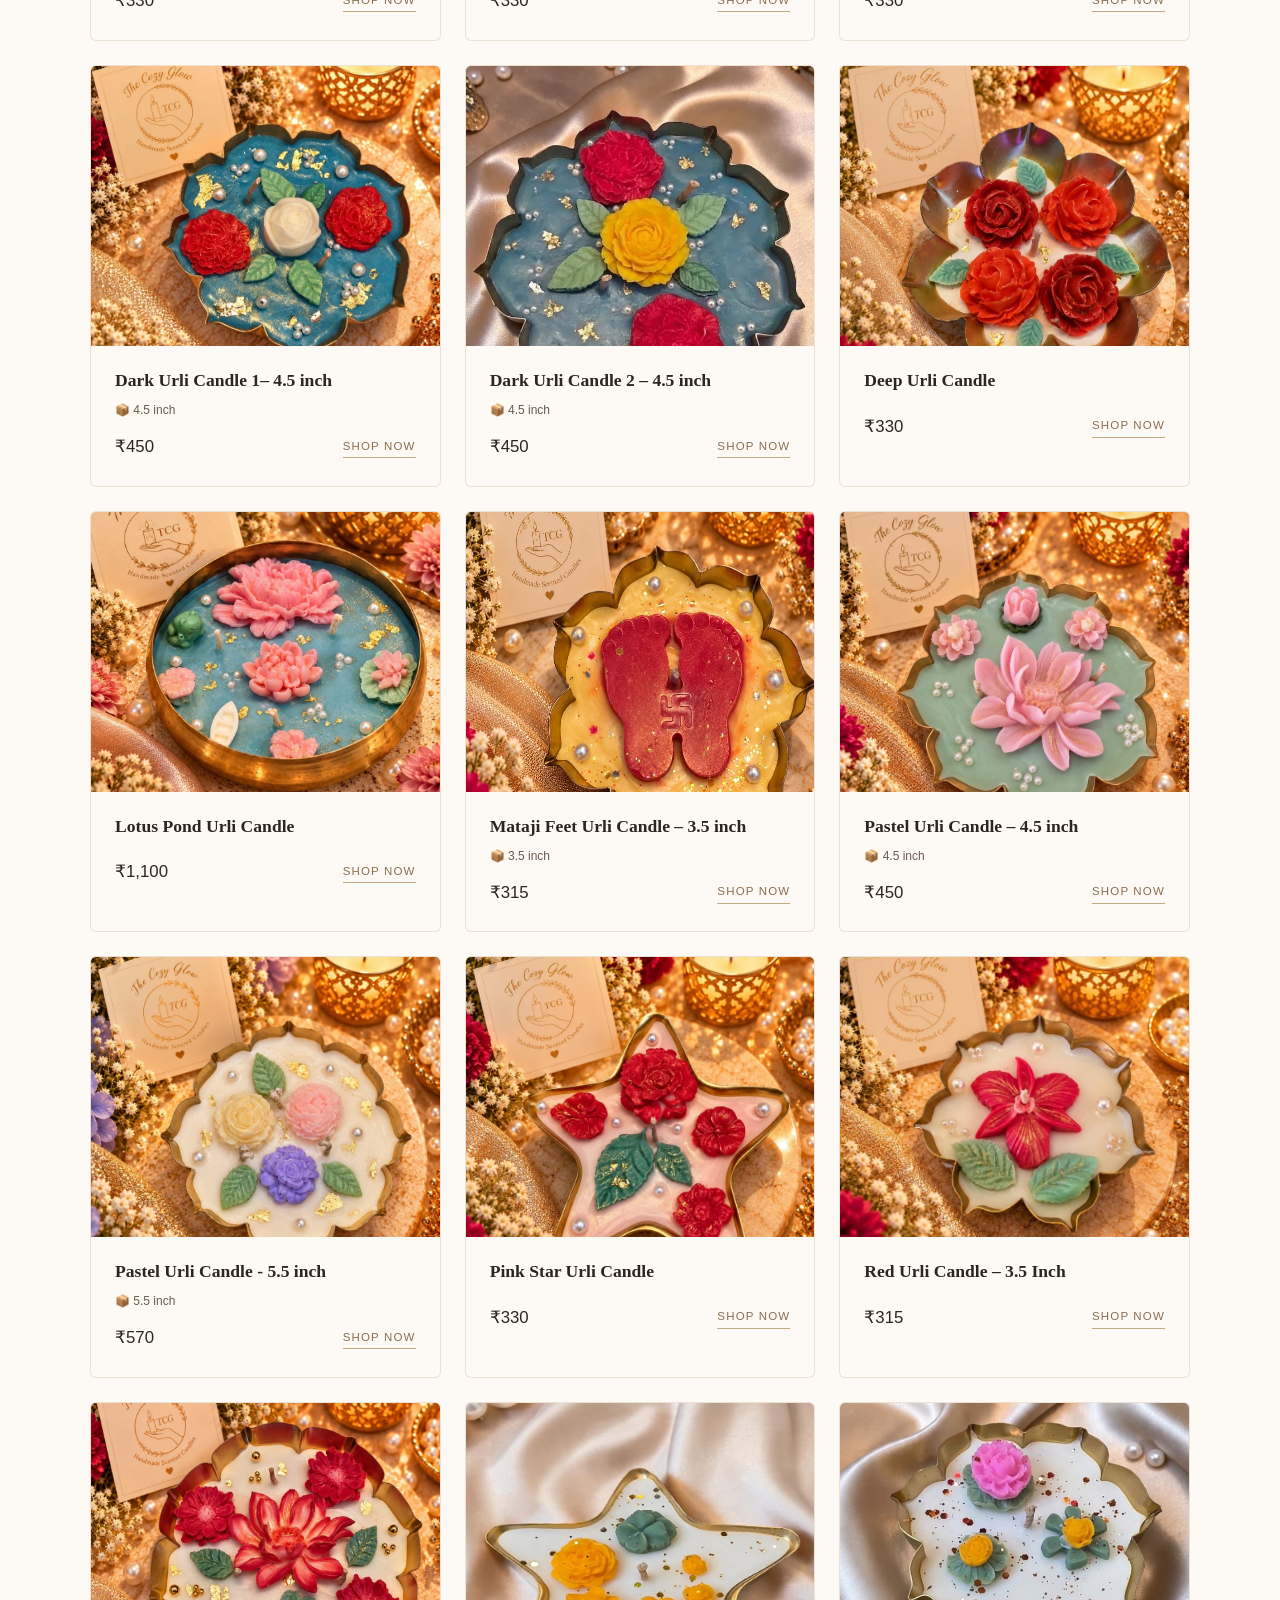
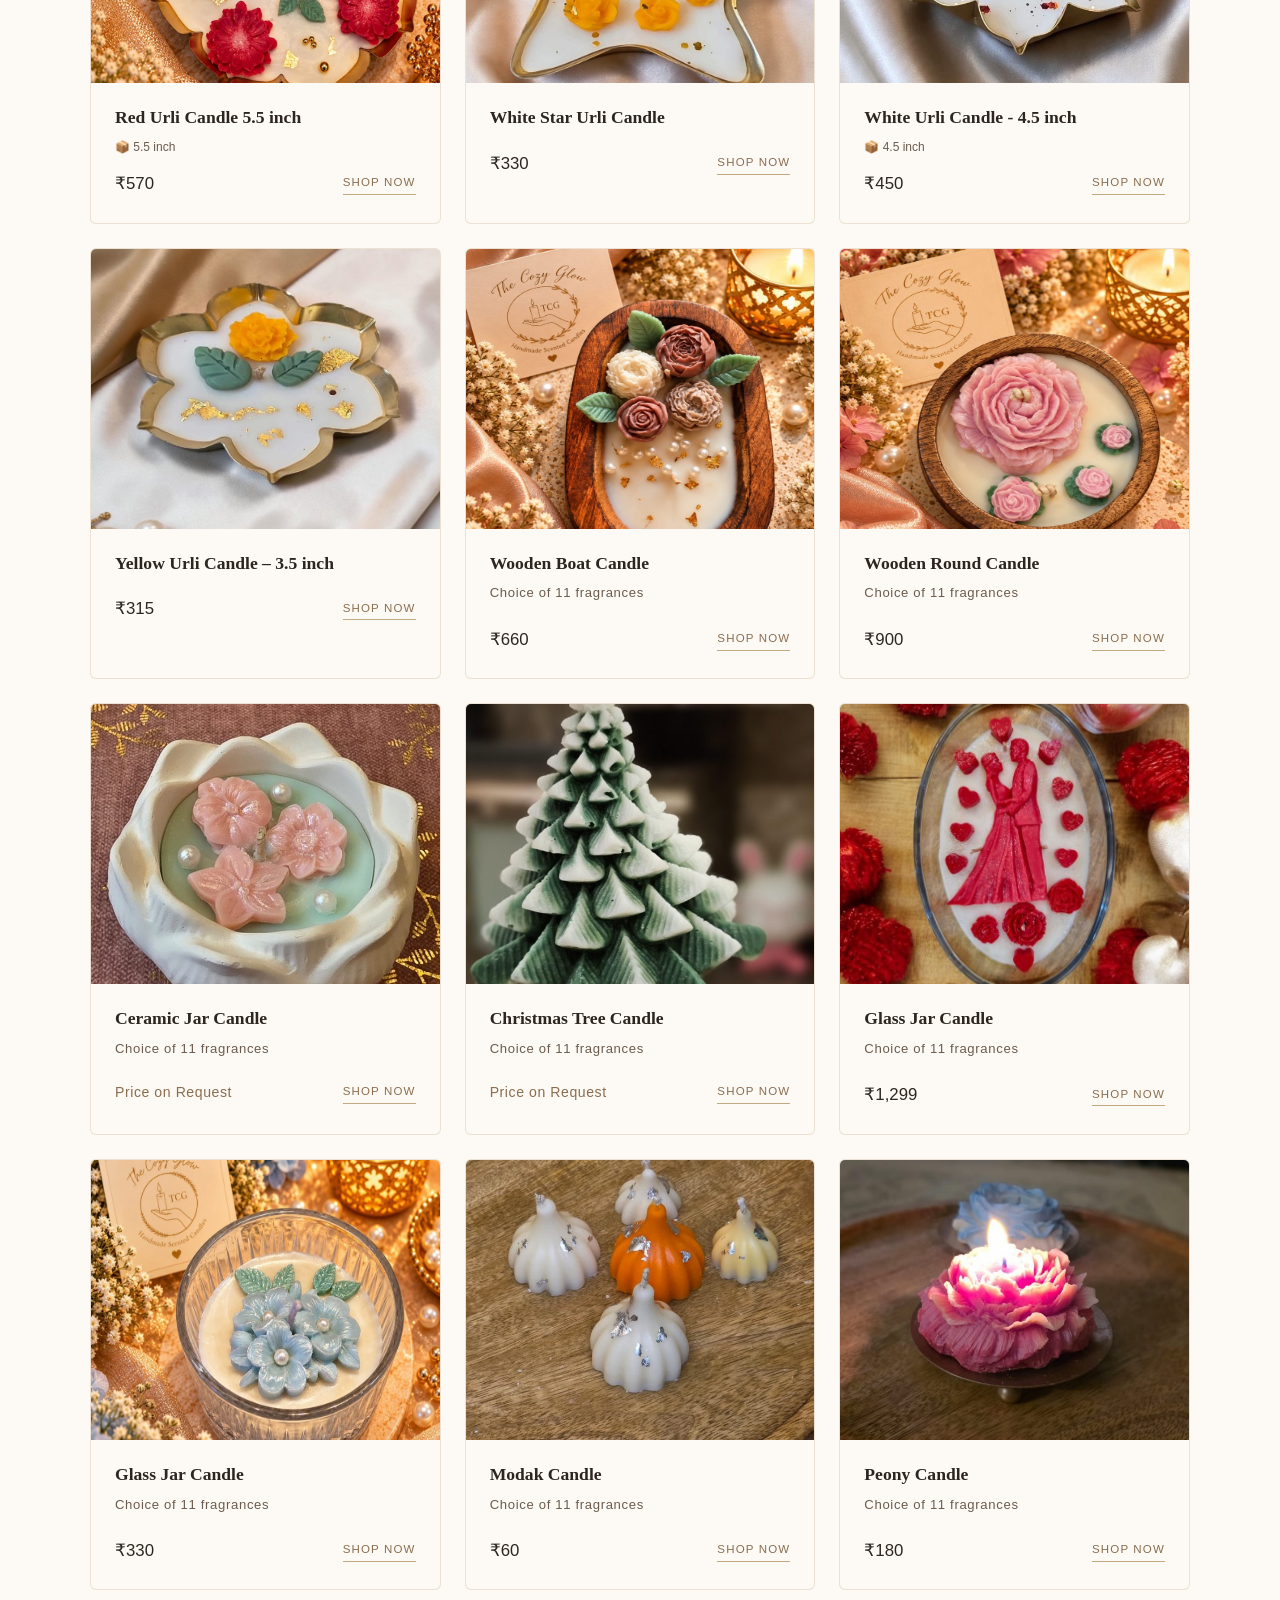
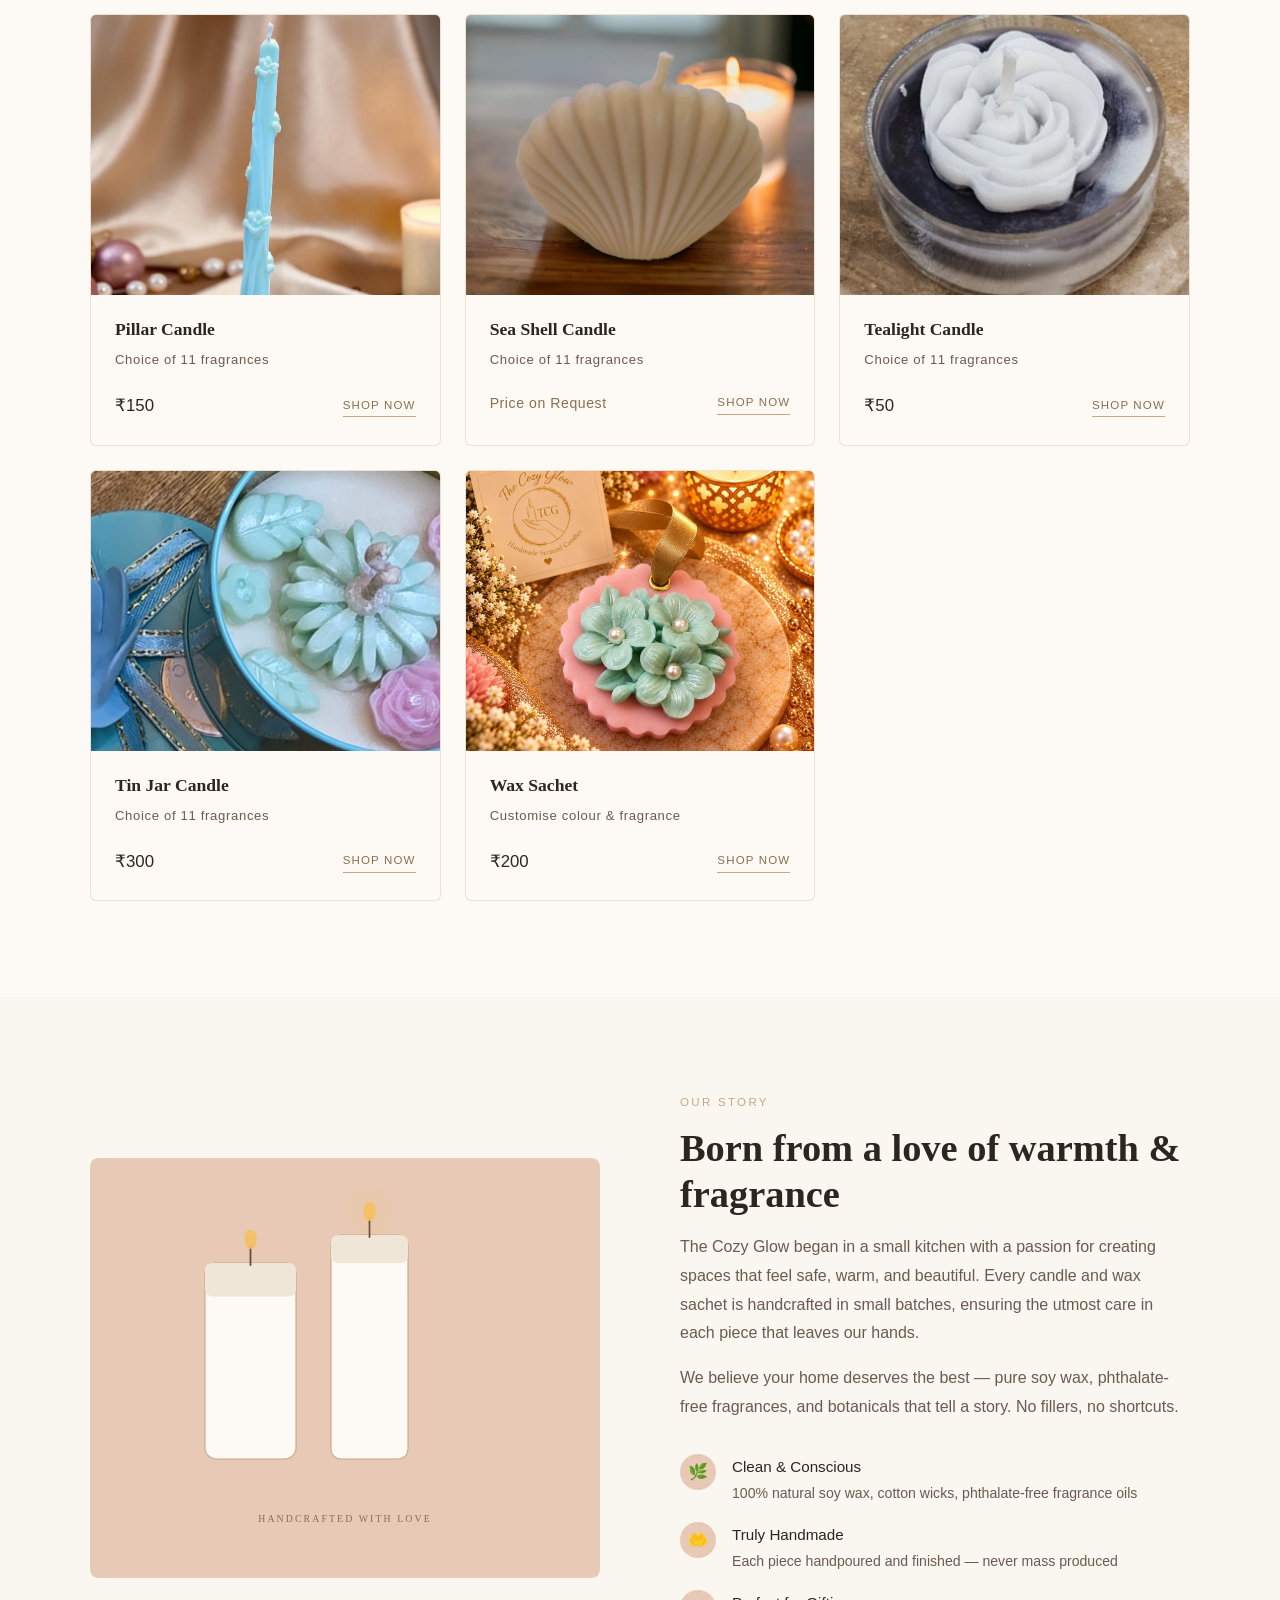
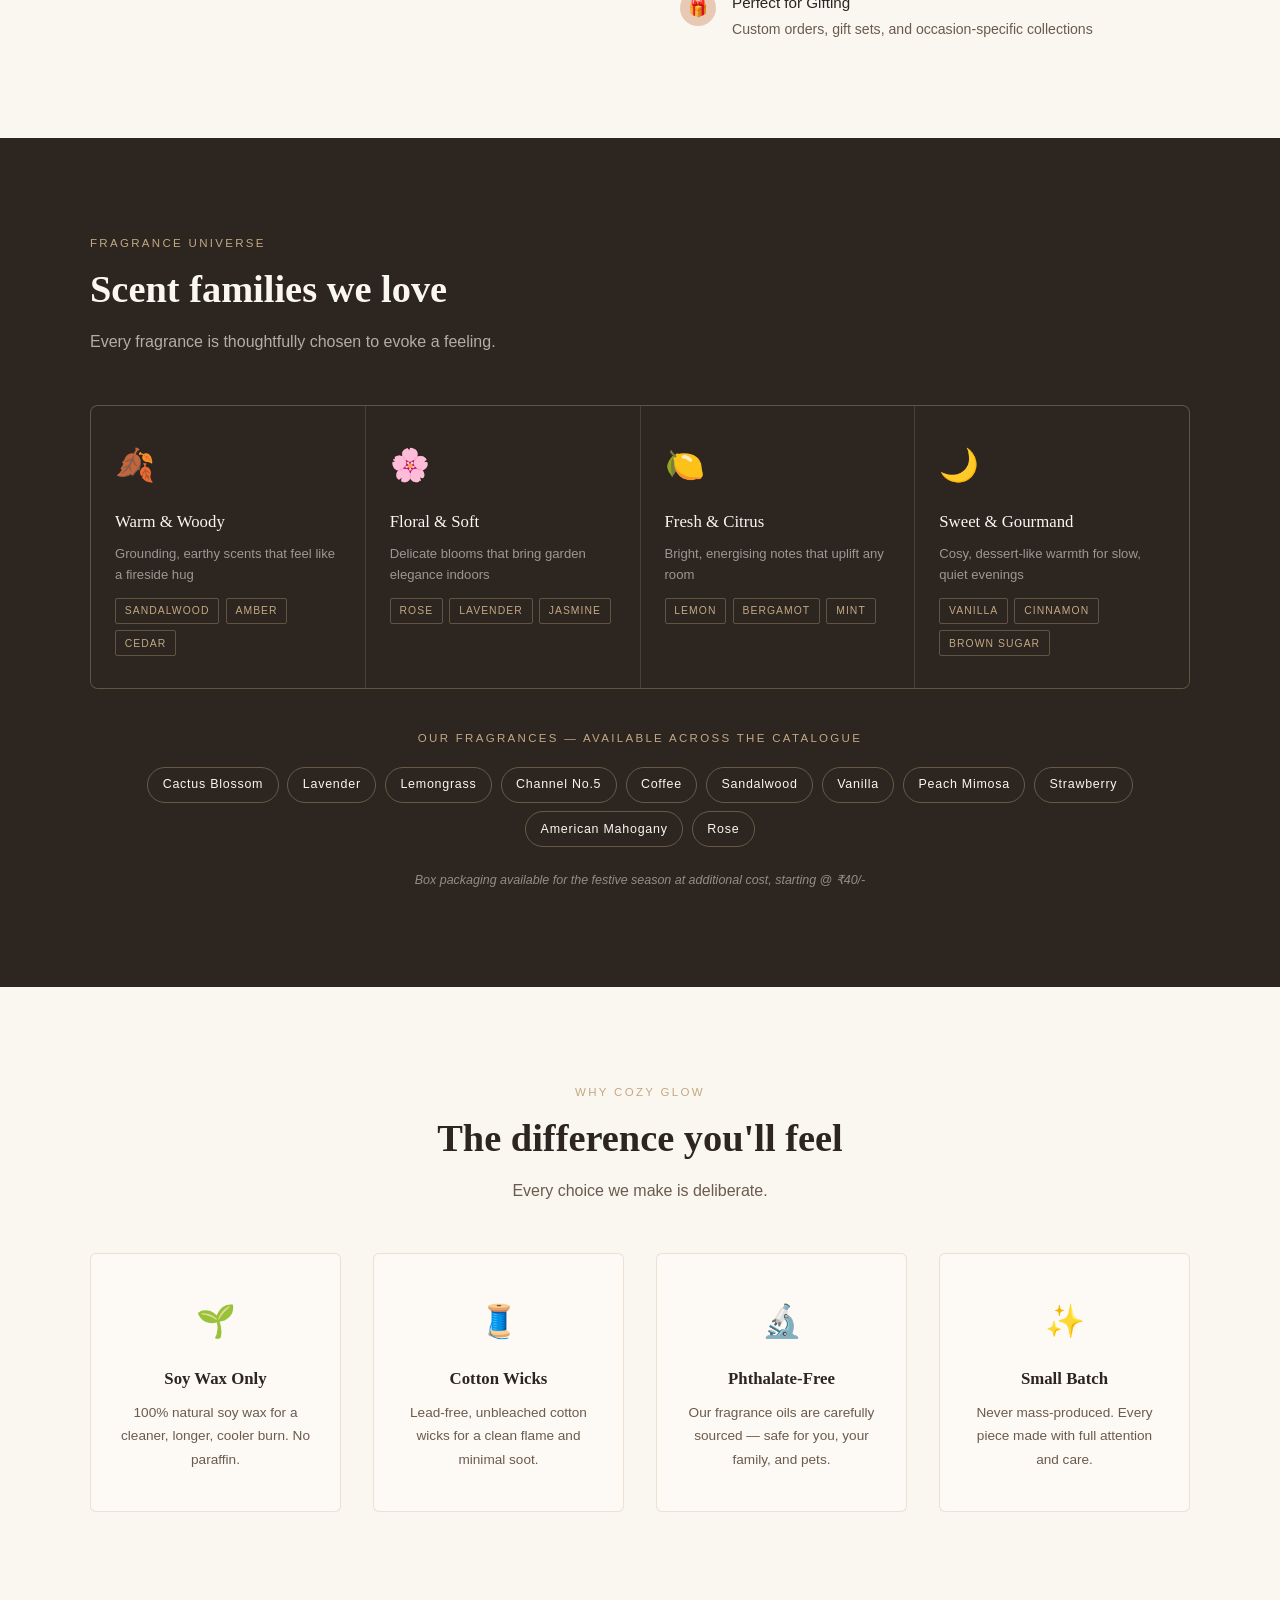
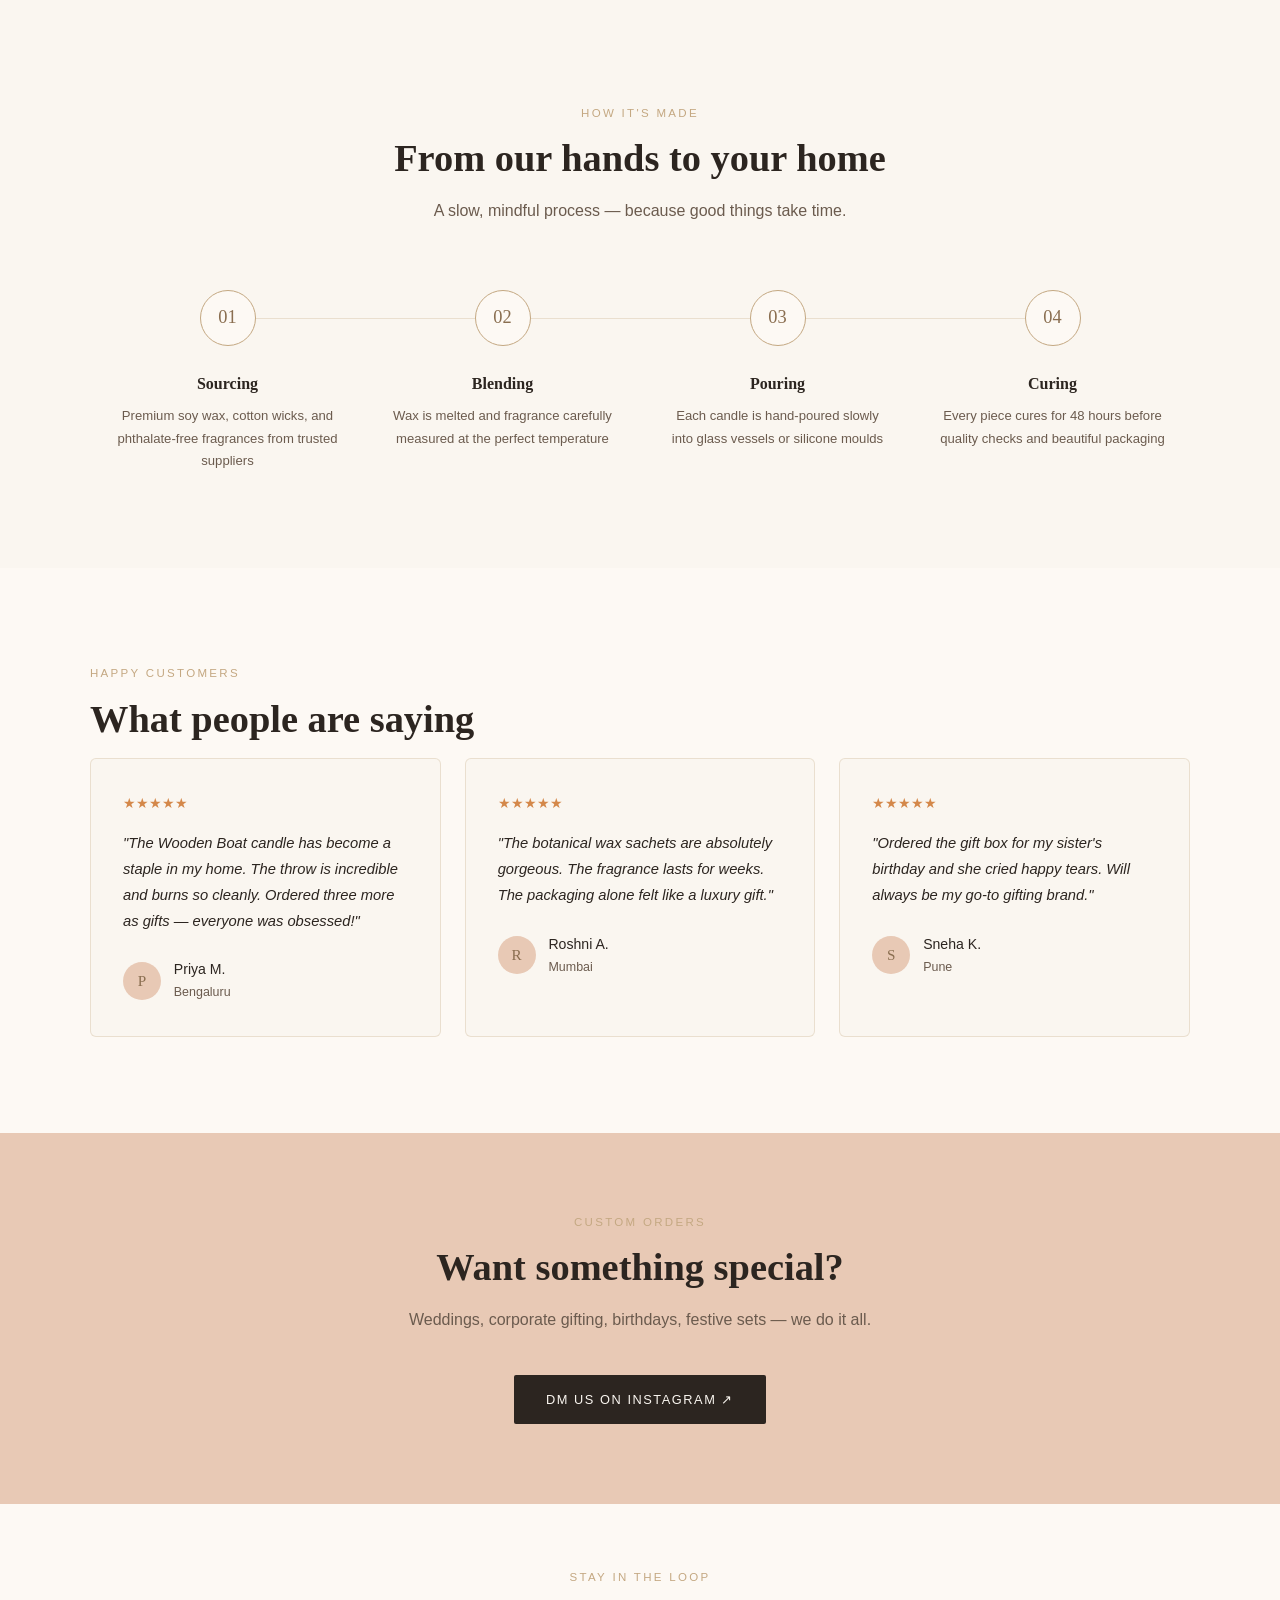
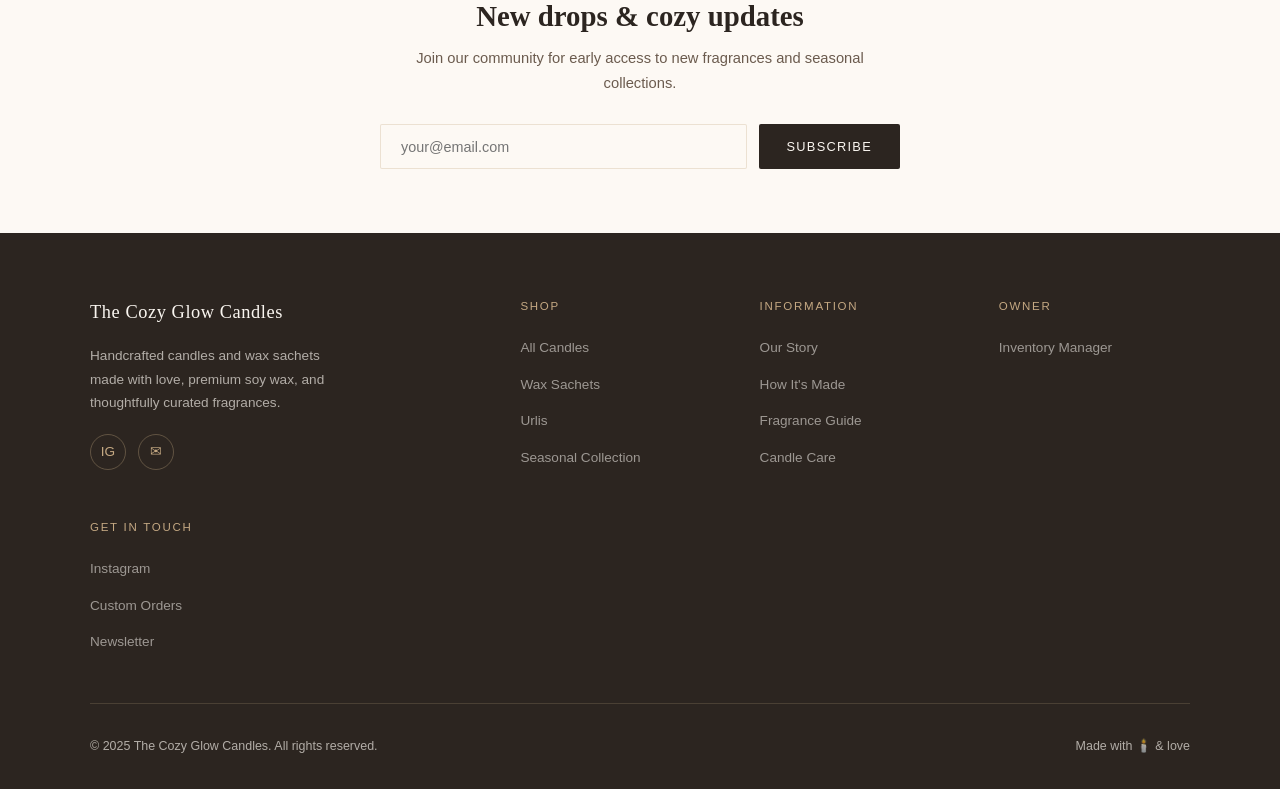
==== commit 440f5389: "Add Inventory Manager: manual price & discount editing with one-click publish - New /admin/ single-p" ====
--- a/index.html
+++ b/index.html
@@ -219,6 +219,7 @@
     </div>
     <div class="footer-col"><h5>Shop</h5><ul><li><a href="#products">All Candles</a></li><li><a href="#products">Wax Sachets</a></li><li><a href="#products">Urlis</a></li><li><a href="#products">Seasonal Collection</a></li></ul></div>
     <div class="footer-col"><h5>Information</h5><ul><li><a href="#about">Our Story</a></li><li><a href="#process">How It's Made</a></li><li><a href="#scents">Fragrance Guide</a></li><li><a href="#why">Candle Care</a></li></ul></div>
+    <div class="footer-col"><h5>Owner</h5><ul><li><a href="/admin/">Inventory Manager</a></li></ul></div>
     <div class="footer-col"><h5>Get in Touch</h5><ul><li><a href="https://www.instagram.com/thecozyglowcandles/" target="_blank" rel="noopener noreferrer">Instagram</a></li><li><a href="#cta-strip">Custom Orders</a></li><li><a href="#newsletter">Newsletter</a></li></ul></div>
   </div>
   <div class="footer-bottom">
@@ -230,17 +231,5 @@
 <a href="/admin" class="admin-fab" aria-label="Site management">⚙</a>
 
 <script src="js/main.js"></script>
-<script src="https://identity.netlify.com/v1/netlify-identity-widget.js"></script>
-<script>
-  if (window.netlifyIdentity) {
-    window.netlifyIdentity.on("init", user => {
-      if (!user) {
-        window.netlifyIdentity.on("login", () => {
-          document.location.href = "/admin/";
-        });
-      }
-    });
-  }
-</script>
 </body>
 </html>
--- a/css/styles.css
+++ b/css/styles.css
@@ -163,3 +163,4 @@
 .fragrance-chip:hover{background:rgba(196,168,130,0.12);border-color:var(--taupe)}
 .fragrance-note{margin-top:1.4rem;font-size:0.78rem;color:rgba(250,246,240,0.5);font-style:italic}
 .price-on-request{font-size:0.88rem;color:var(--taupe-dark);font-weight:400;letter-spacing:0.04em}
+.discount-badge{position:absolute;top:1rem;right:1rem;background:var(--green);color:#fff;font-size:0.65rem;font-weight:700;letter-spacing:0.1em;padding:0.32rem 0.7rem;border-radius:12px;z-index:2;box-shadow:0 2px 8px rgba(0,0,0,0.18)}
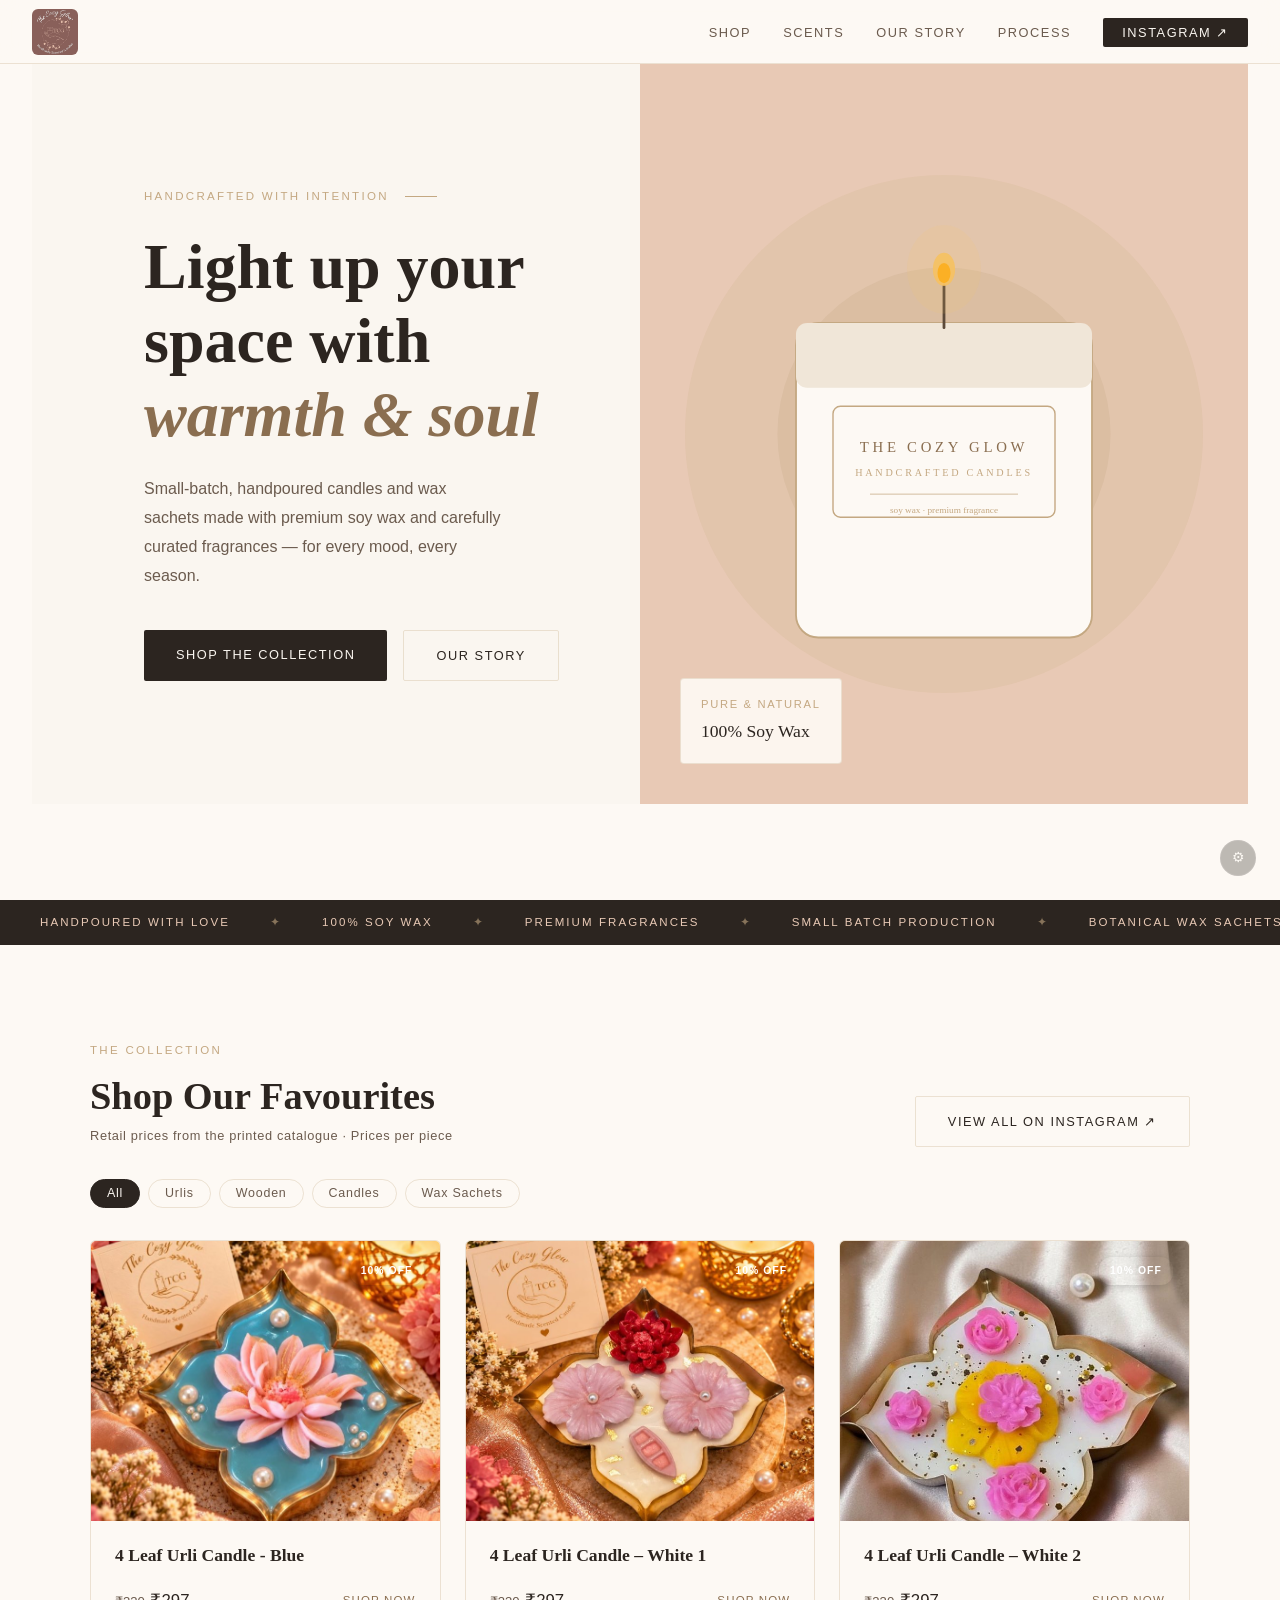
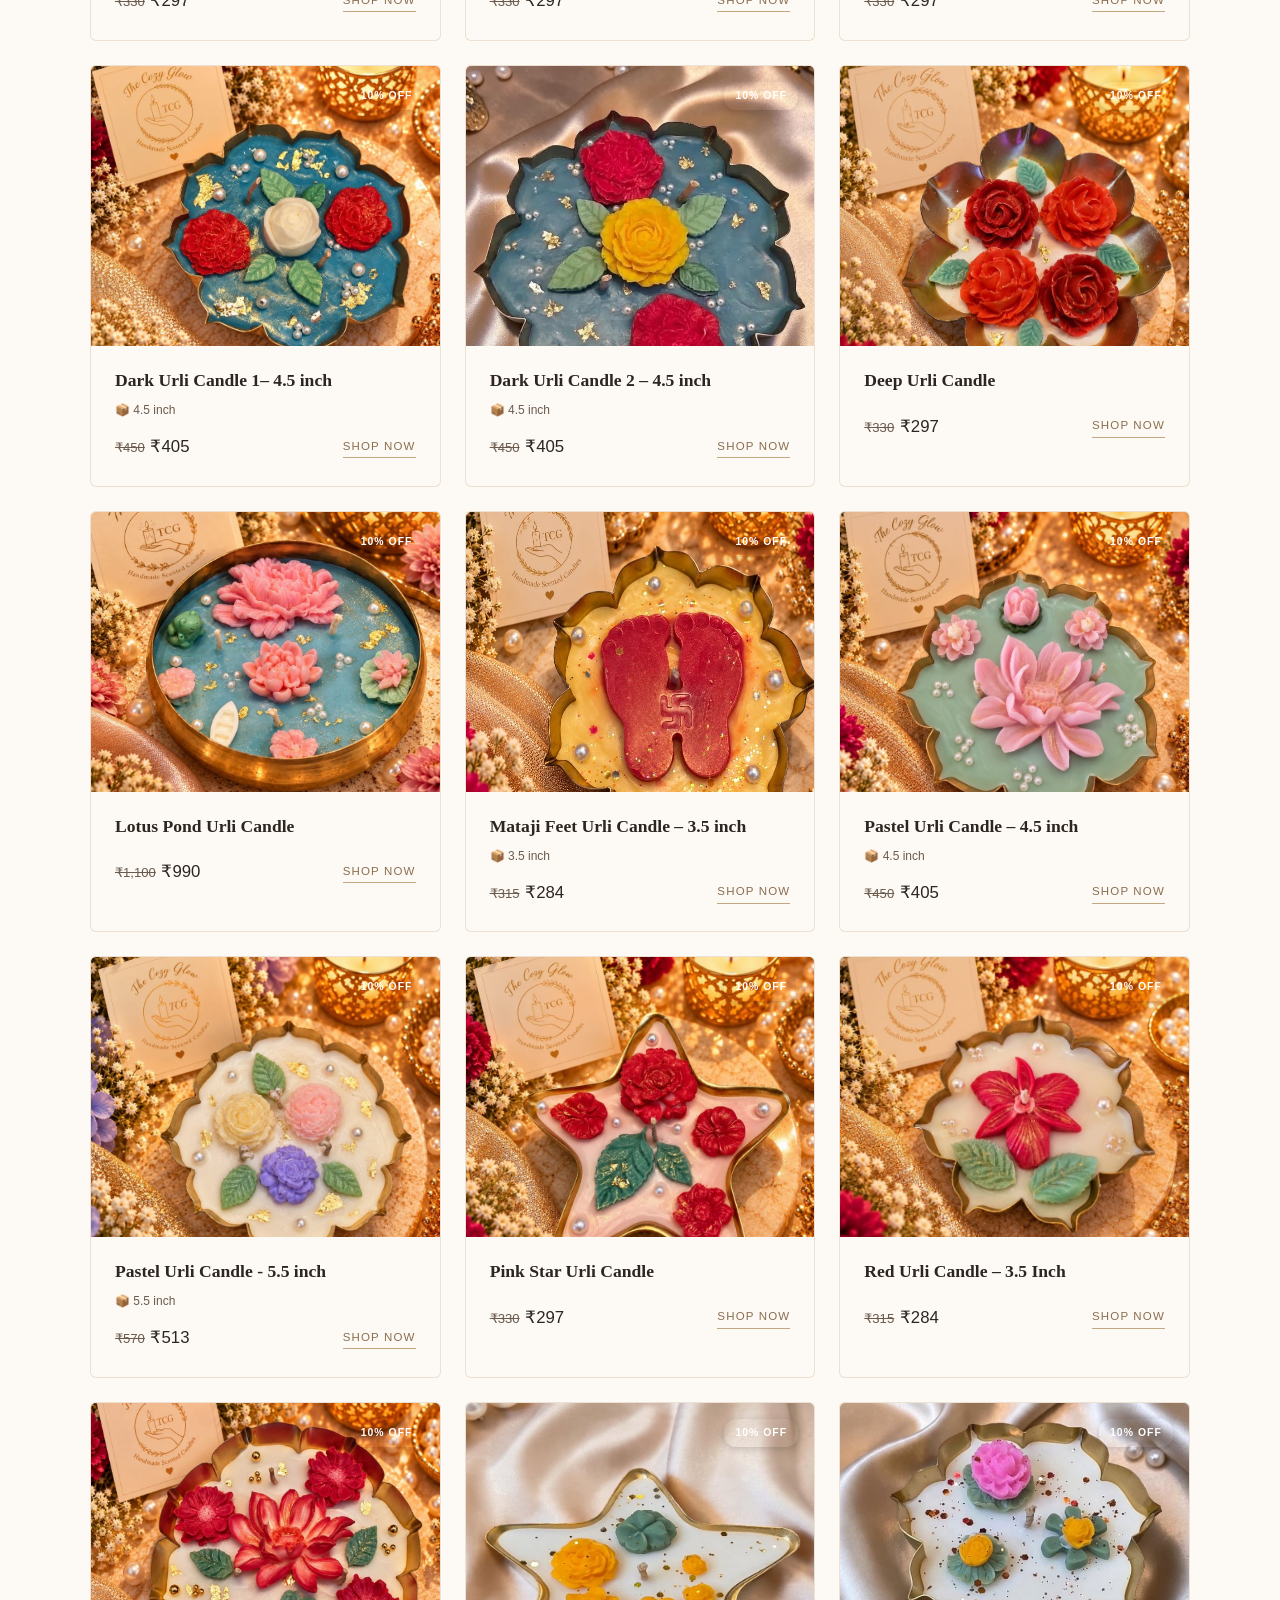
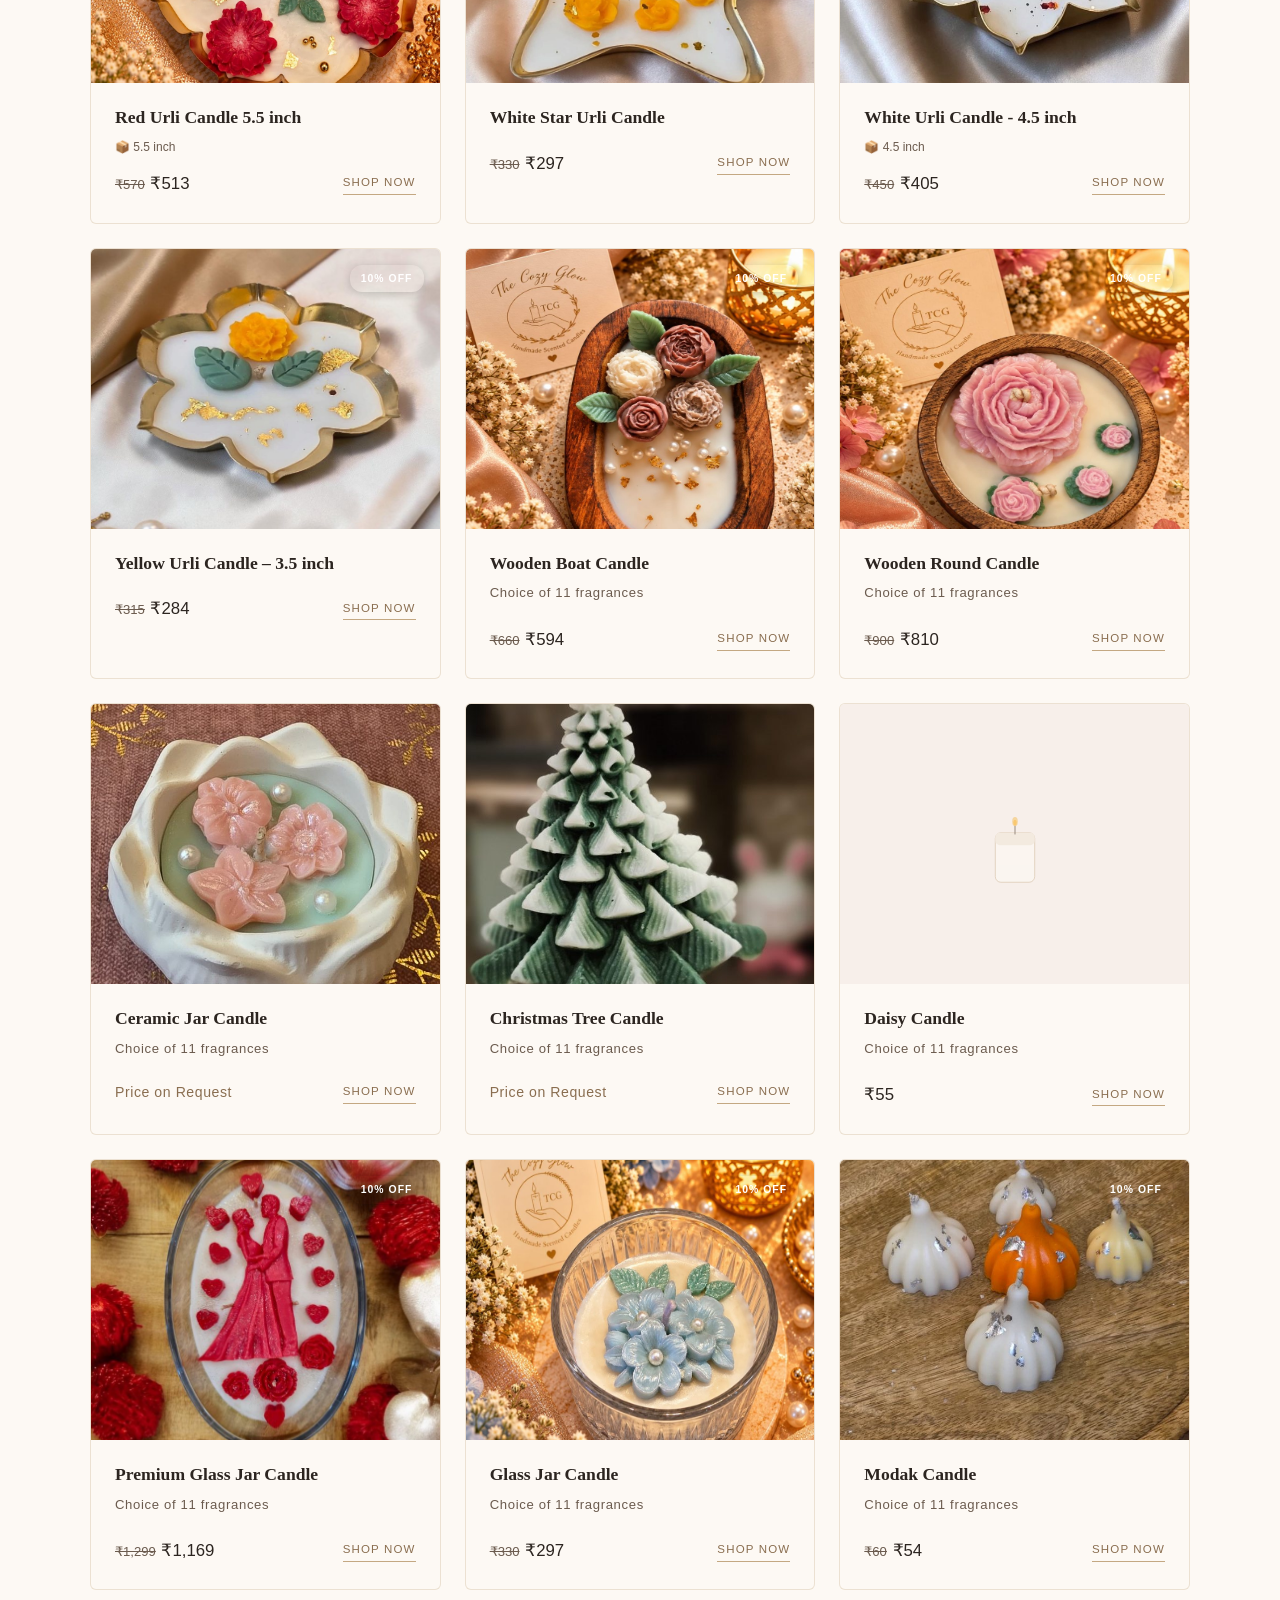
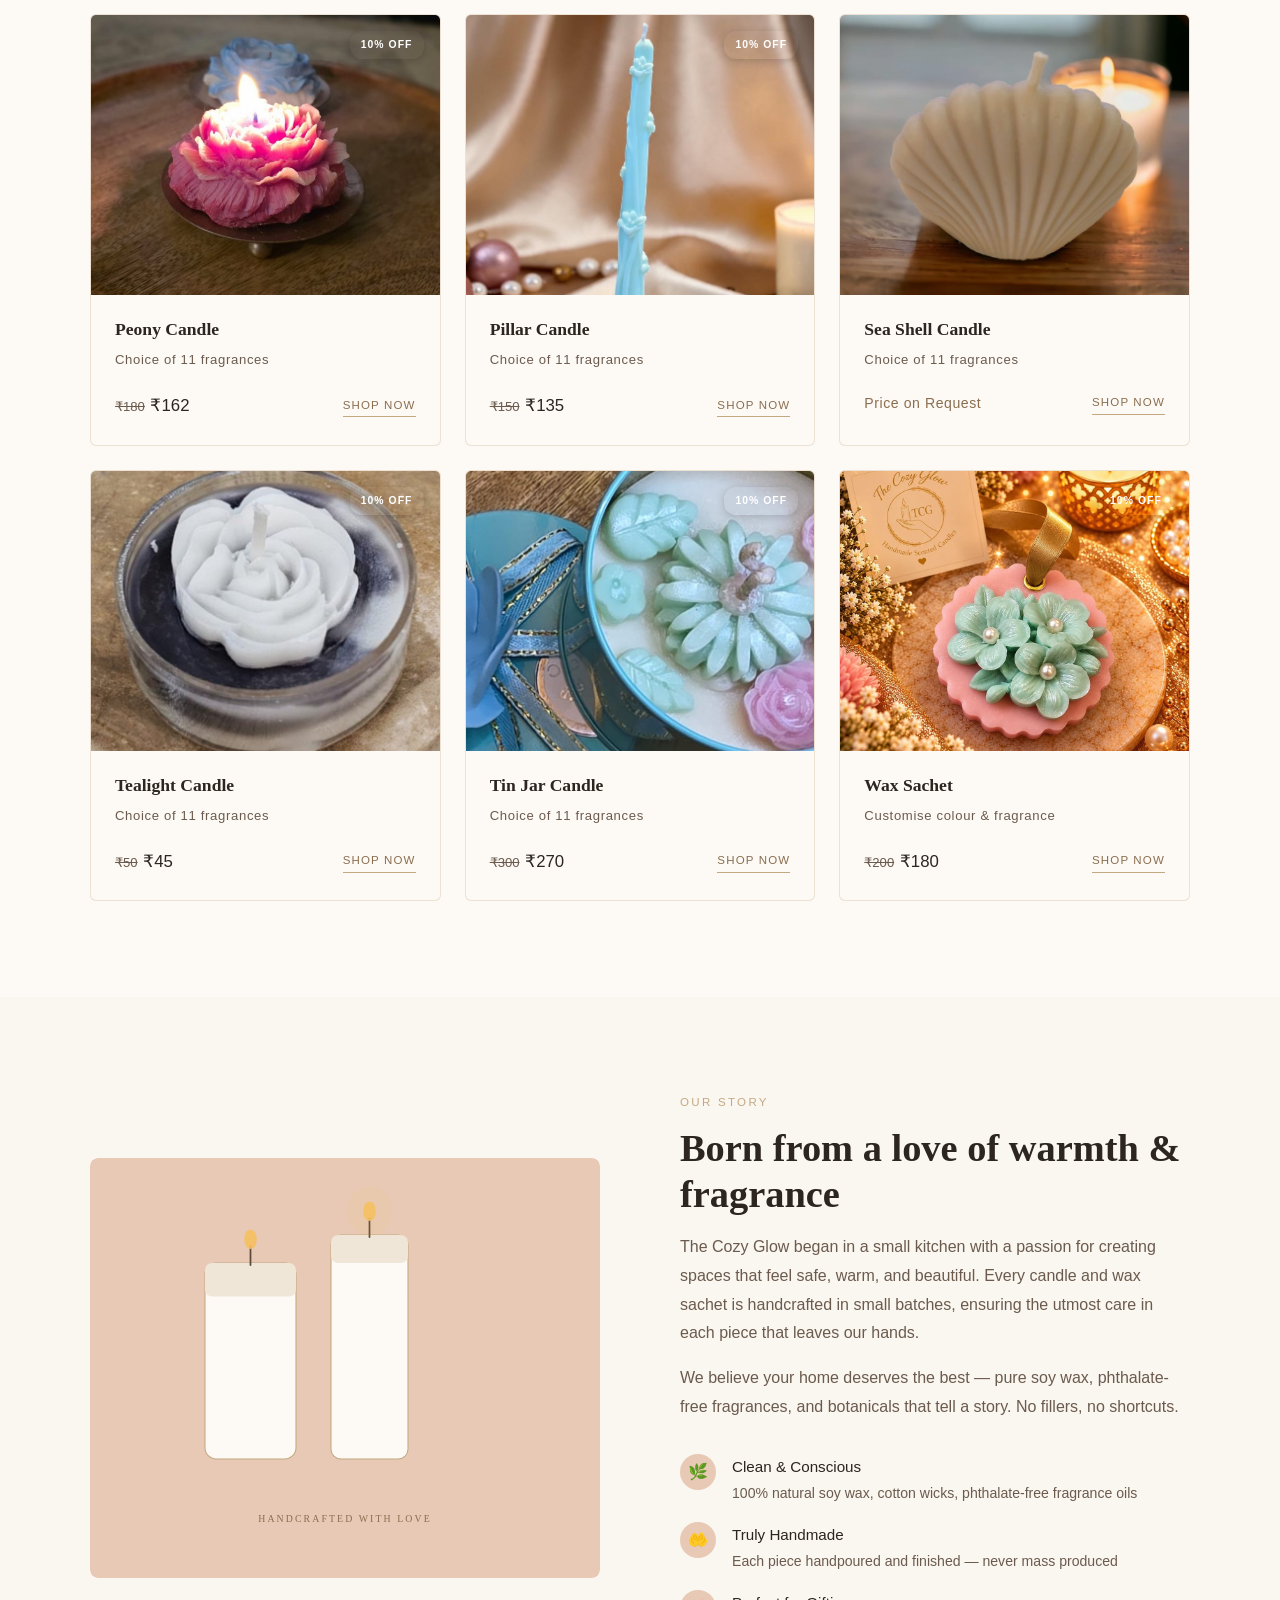
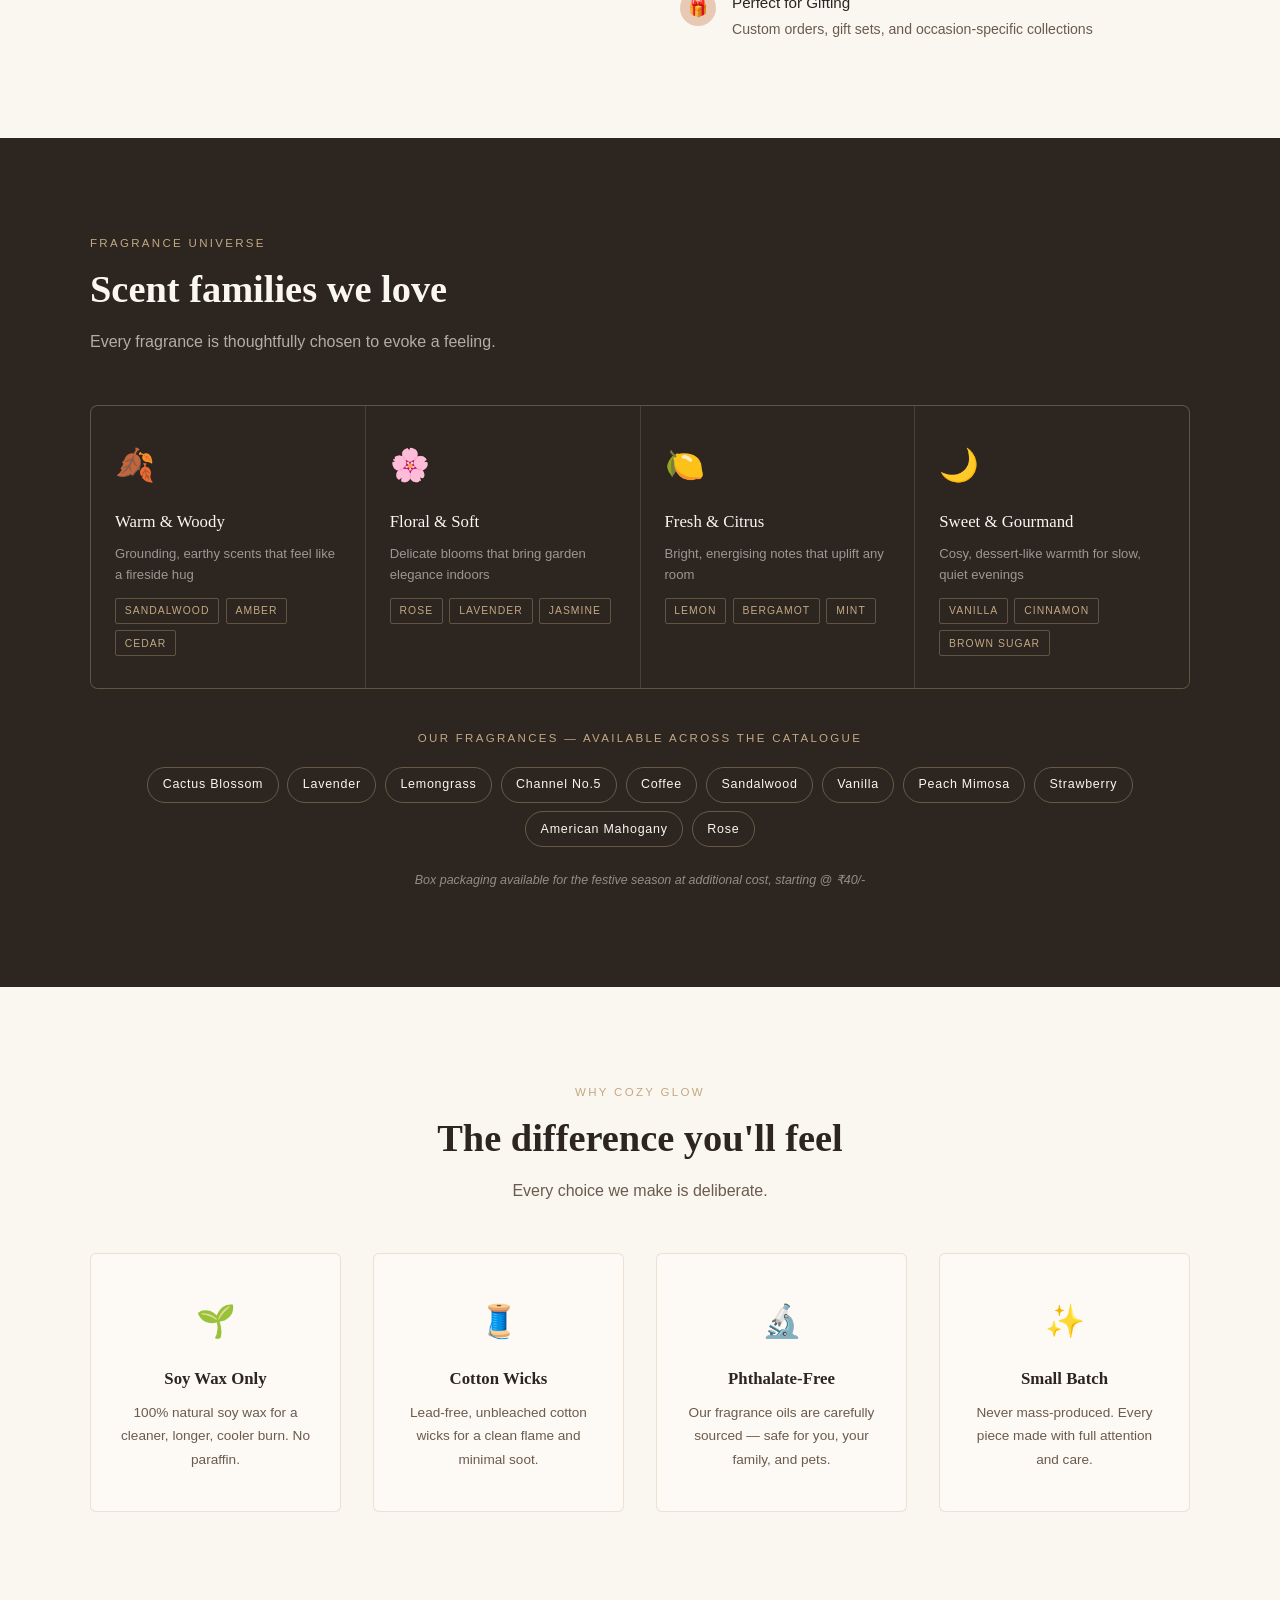
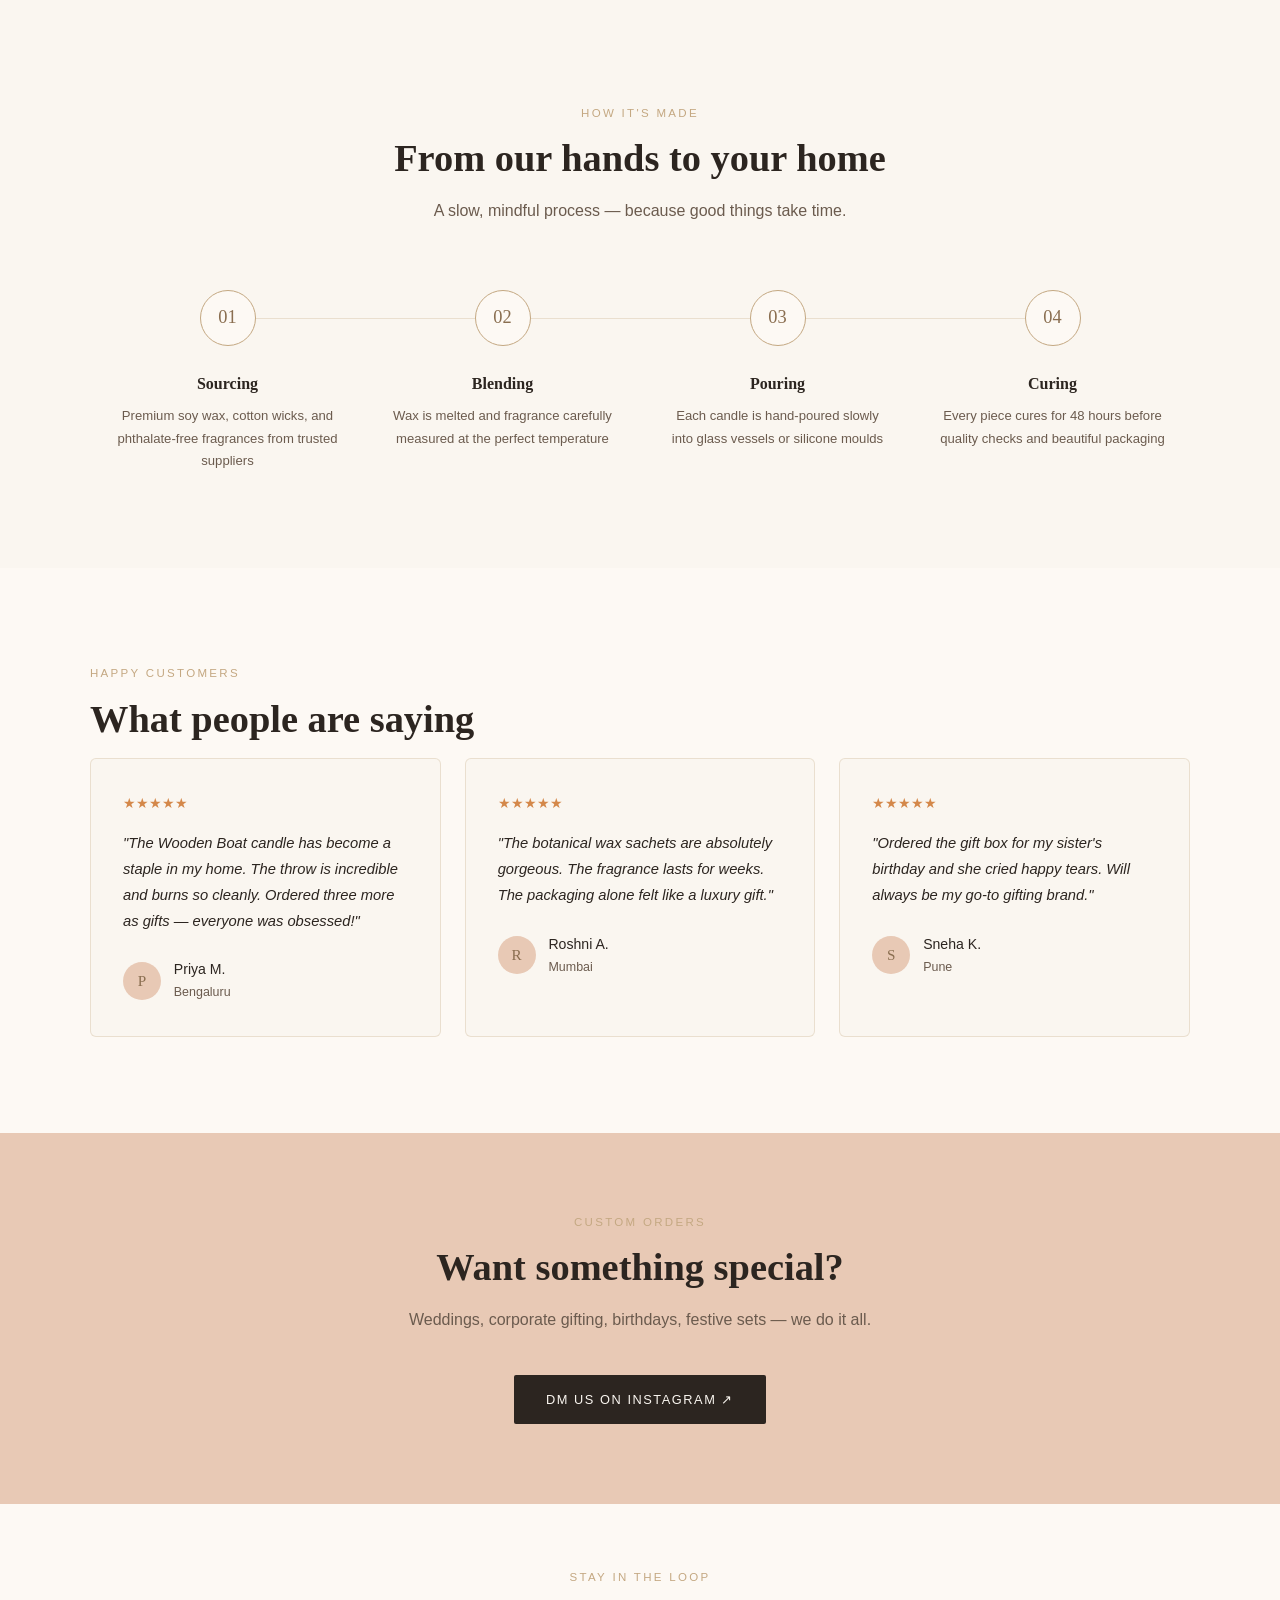
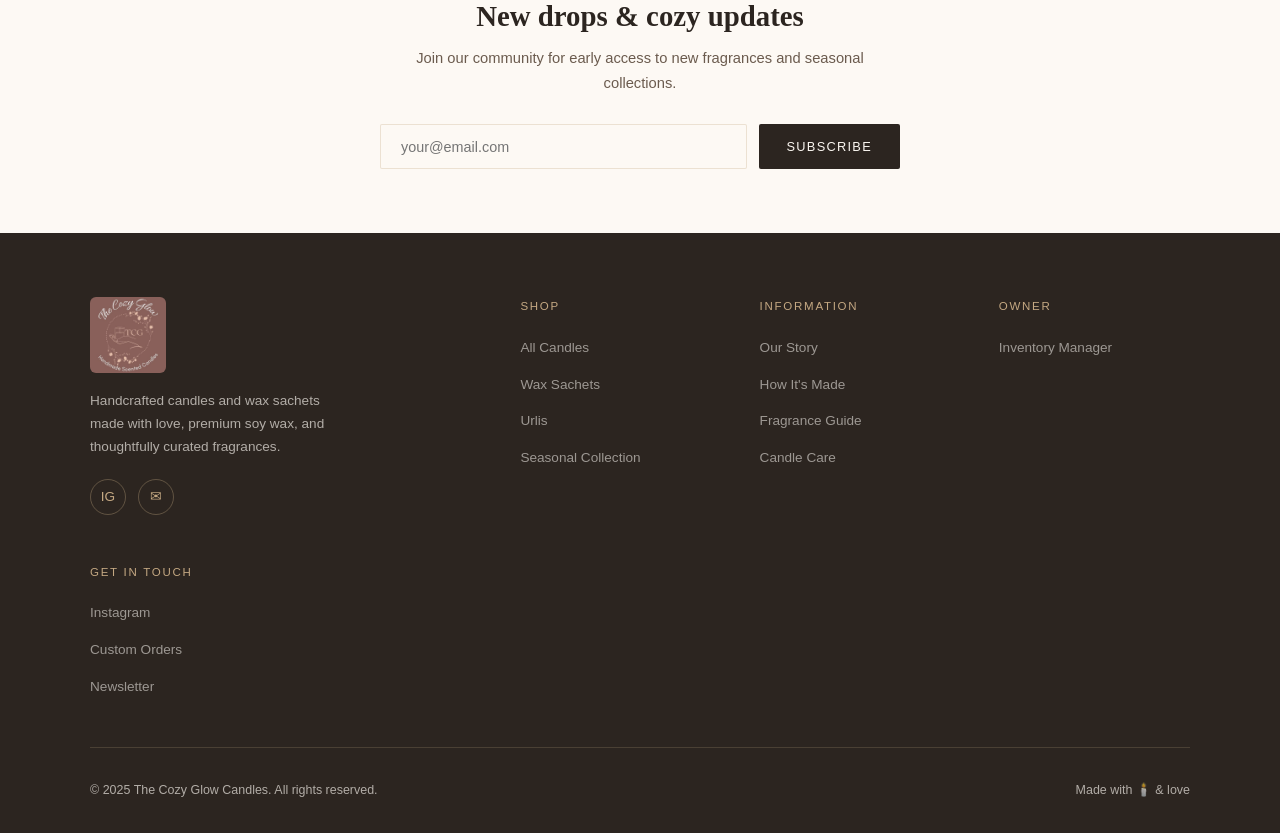
==== commit 9efb1675: "Add Cozy Glow logo (header + footer) and TCG favicon; catalogue fixes - images/logo-badge.jpg: round" ====
--- a/index.html
+++ b/index.html
@@ -8,6 +8,8 @@
 <meta http-equiv="X-Frame-Options" content="DENY">
 <meta http-equiv="Content-Security-Policy" content="default-src 'self' 'unsafe-inline' https:; img-src 'self' data: https:; font-src 'self' https://fonts.gstatic.com; frame-ancestors 'none'">
 <title>The Cozy Glow Candles — Handcrafted with Love</title>
+<link rel="icon" type="image/png" href="images/favicon.png">
+<link rel="apple-touch-icon" href="images/apple-touch-icon.png">
 <link rel="preconnect" href="https://fonts.googleapis.com">
 <link rel="preconnect" href="https://fonts.gstatic.com" crossorigin>
 <link href="https://fonts.googleapis.com/css2?family=Playfair+Display:ital,wght@0,400;0,600;1,400&family=Jost:wght@300;400;500&display=swap" rel="stylesheet">
@@ -16,7 +18,7 @@
 <body>
 
 <nav>
-  <a class="nav-logo" href="#">The Cozy Glow</a>
+  <a class="nav-logo" href="#" aria-label="The Cozy Glow — home"><img class="logo-img" src="images/logo-badge.jpg" alt="The Cozy Glow"></a>
   <ul class="nav-links">
     <li><a href="#products">Shop</a></li>
     <li><a href="#scents">Scents</a></li>
@@ -210,7 +212,7 @@
 <footer>
   <div class="footer-grid">
     <div class="footer-brand">
-      <a class="nav-logo" href="#" style="display:block;margin-bottom:1rem;color:var(--cream);font-family:'Playfair Display',serif;font-size:1.15rem;text-decoration:none">The Cozy Glow Candles</a>
+      <a class="nav-logo" href="#" style="display:block;margin-bottom:1rem" aria-label="The Cozy Glow — home"><img class="logo-img logo-img-footer" src="images/logo-badge.jpg" alt="The Cozy Glow"></a>
       <p>Handcrafted candles and wax sachets made with love, premium soy wax, and thoughtfully curated fragrances.</p>
       <div class="footer-social">
         <a href="https://www.instagram.com/thecozyglowcandles/" target="_blank" rel="noopener noreferrer" class="social-btn">IG</a>
--- a/css/styles.css
+++ b/css/styles.css
@@ -8,6 +8,9 @@
 body{font-family:'Jost',sans-serif;background:var(--warm-white);color:var(--charcoal);font-weight:300;line-height:1.7;overflow-x:hidden}
 nav{position:fixed;top:0;left:0;right:0;z-index:100;background:rgba(253,249,244,0.92);backdrop-filter:blur(12px);border-bottom:1px solid var(--border);padding:0 2rem;display:flex;align-items:center;justify-content:space-between;height:64px}
 .nav-logo{font-family:'Playfair Display',serif;font-size:1.15rem;color:var(--charcoal);text-decoration:none;letter-spacing:0.03em}
+.logo-img{height:46px;width:46px;object-fit:cover;border-radius:6px;display:block;transition:transform .2s}
+.logo-img:hover{transform:scale(1.05)}
+.logo-img-footer{height:76px;width:76px}
 .nav-links{display:flex;gap:2rem;list-style:none}
 .nav-links a{text-decoration:none;font-size:0.8rem;letter-spacing:0.12em;text-transform:uppercase;color:var(--mid);transition:color 0.2s}
 .nav-links a:hover{color:var(--charcoal)}
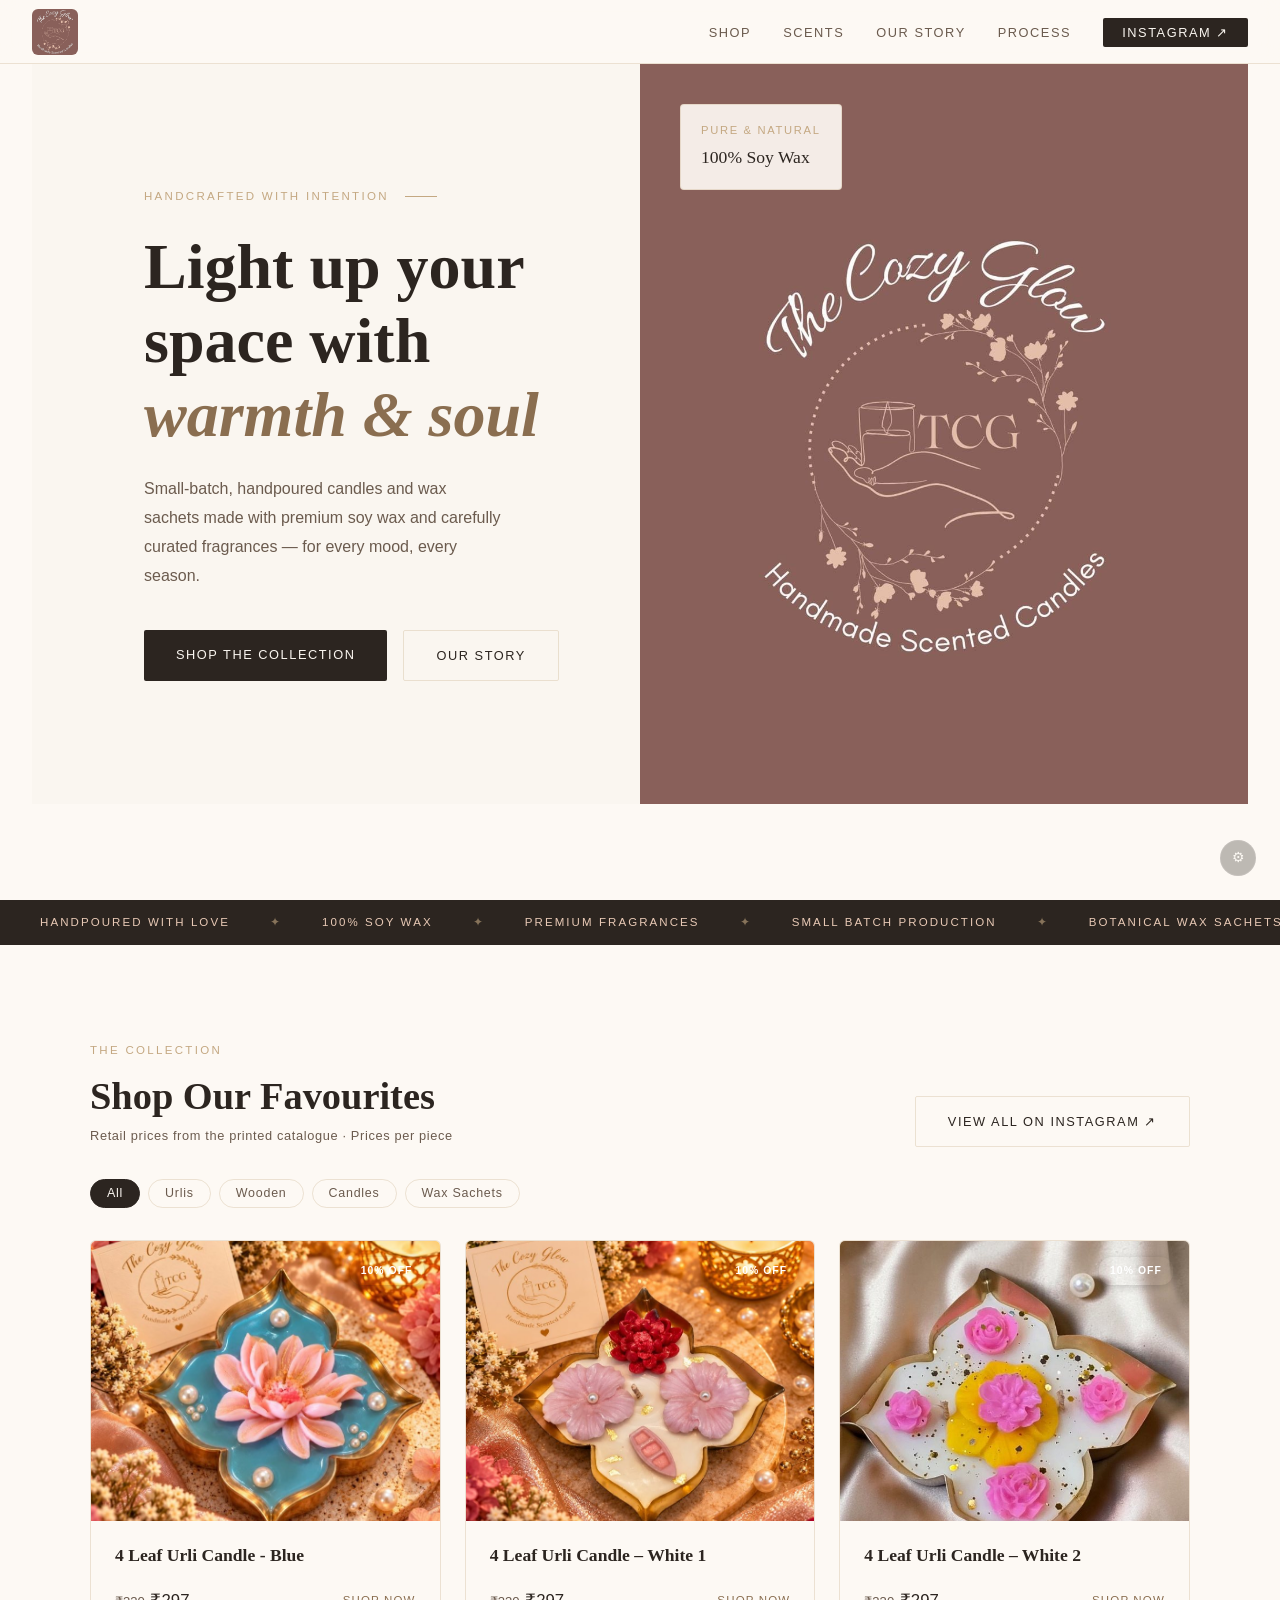
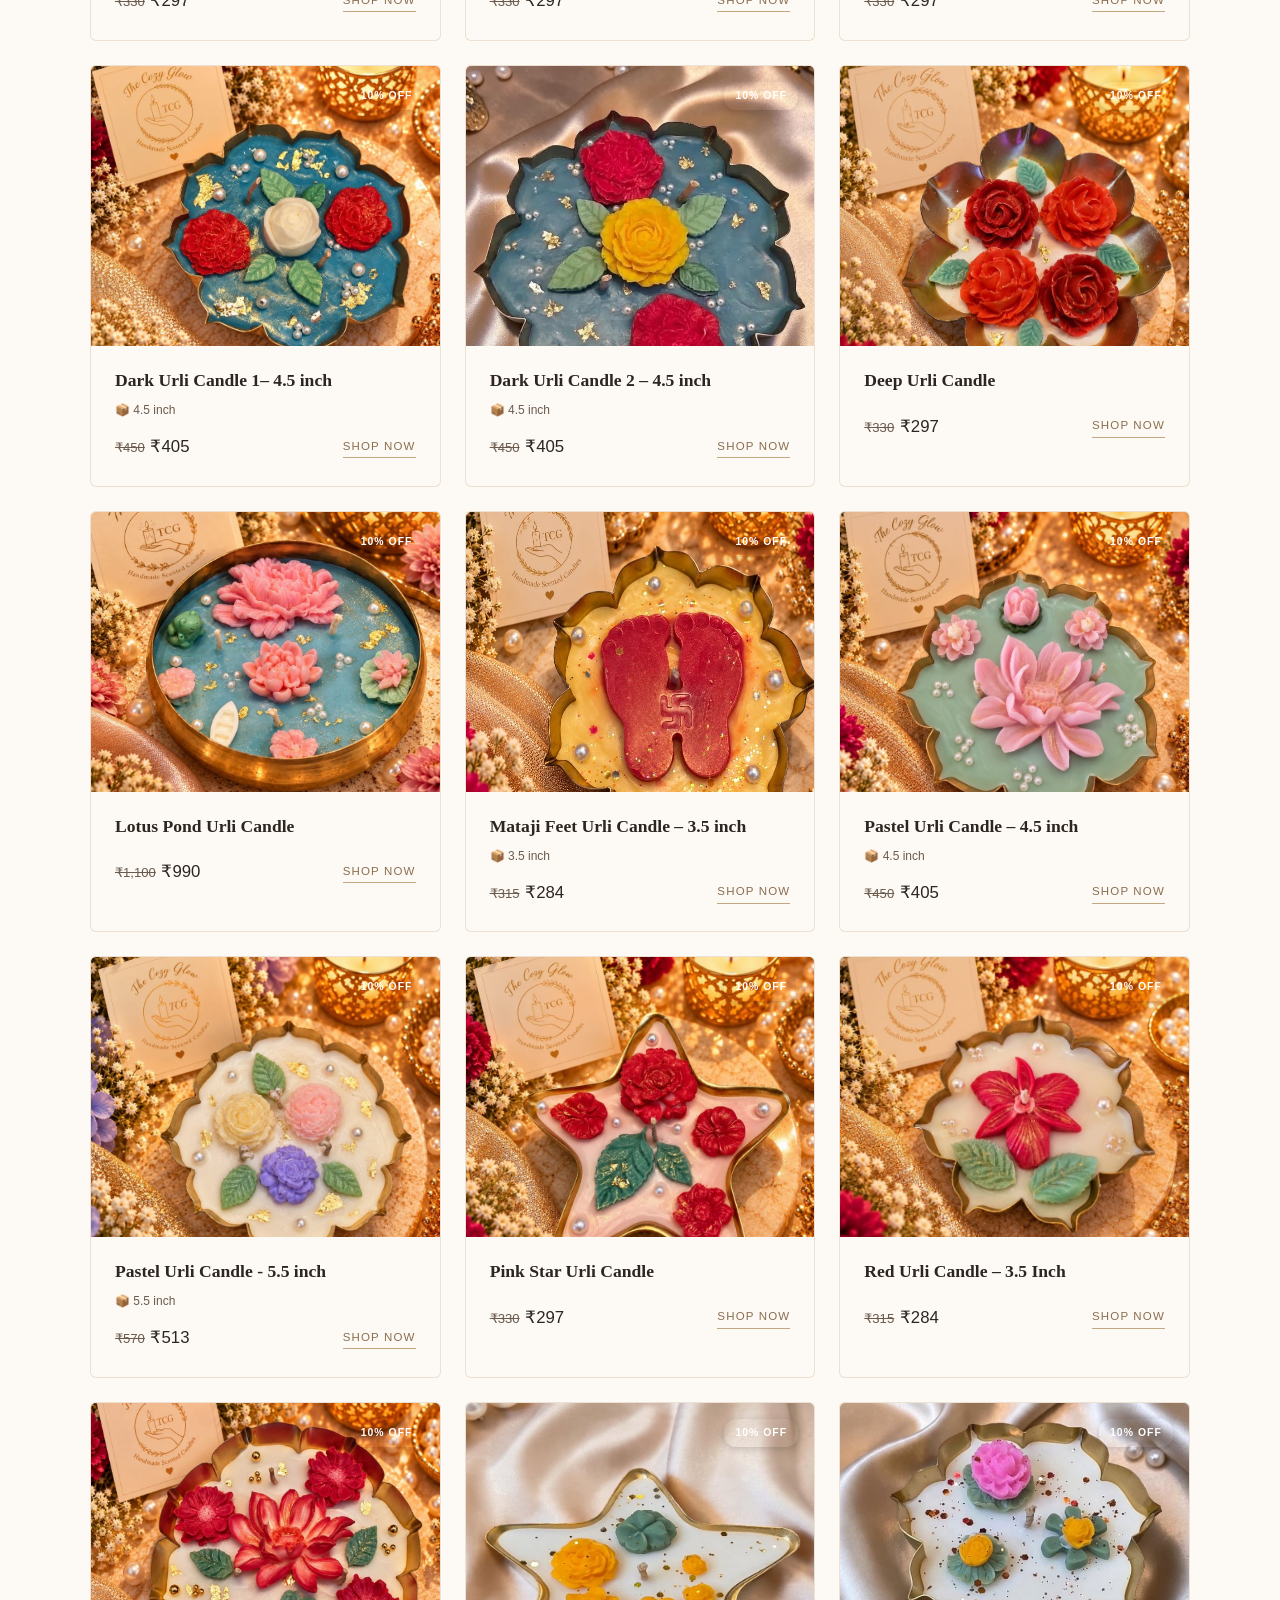
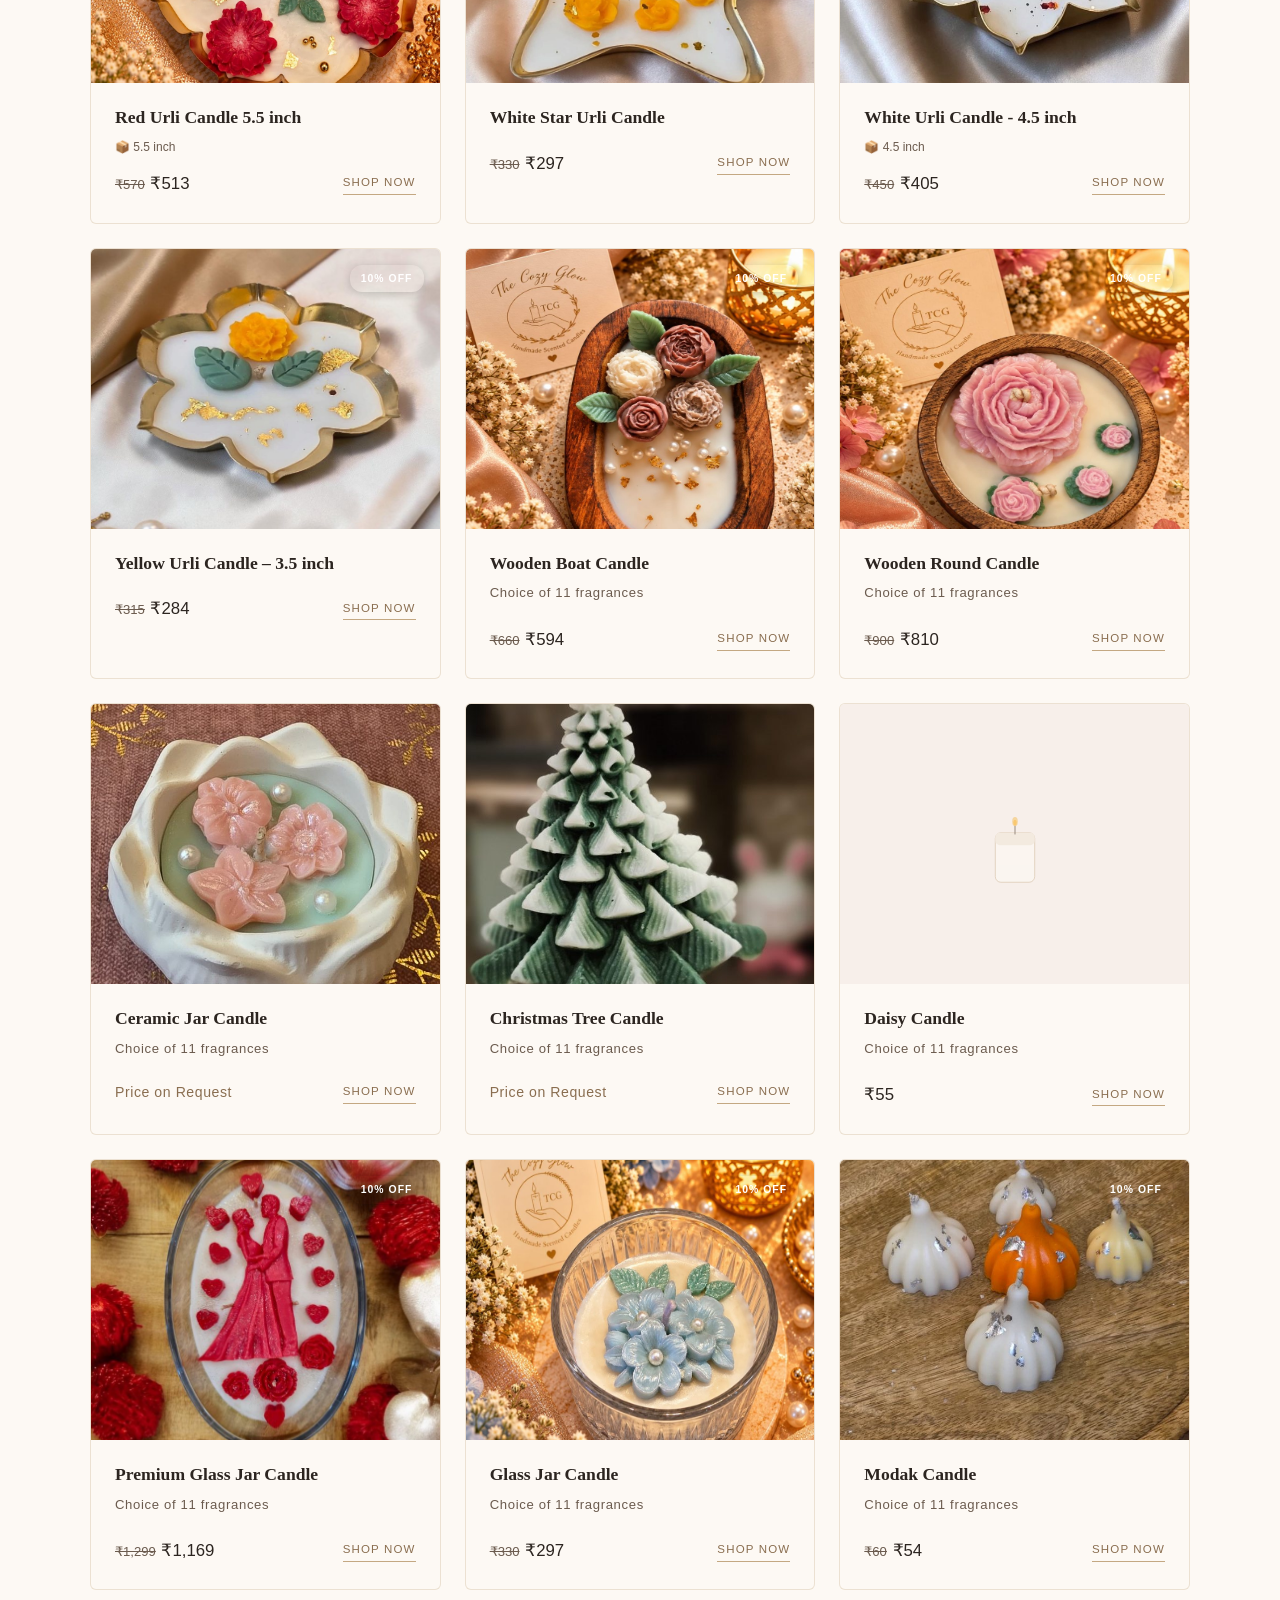
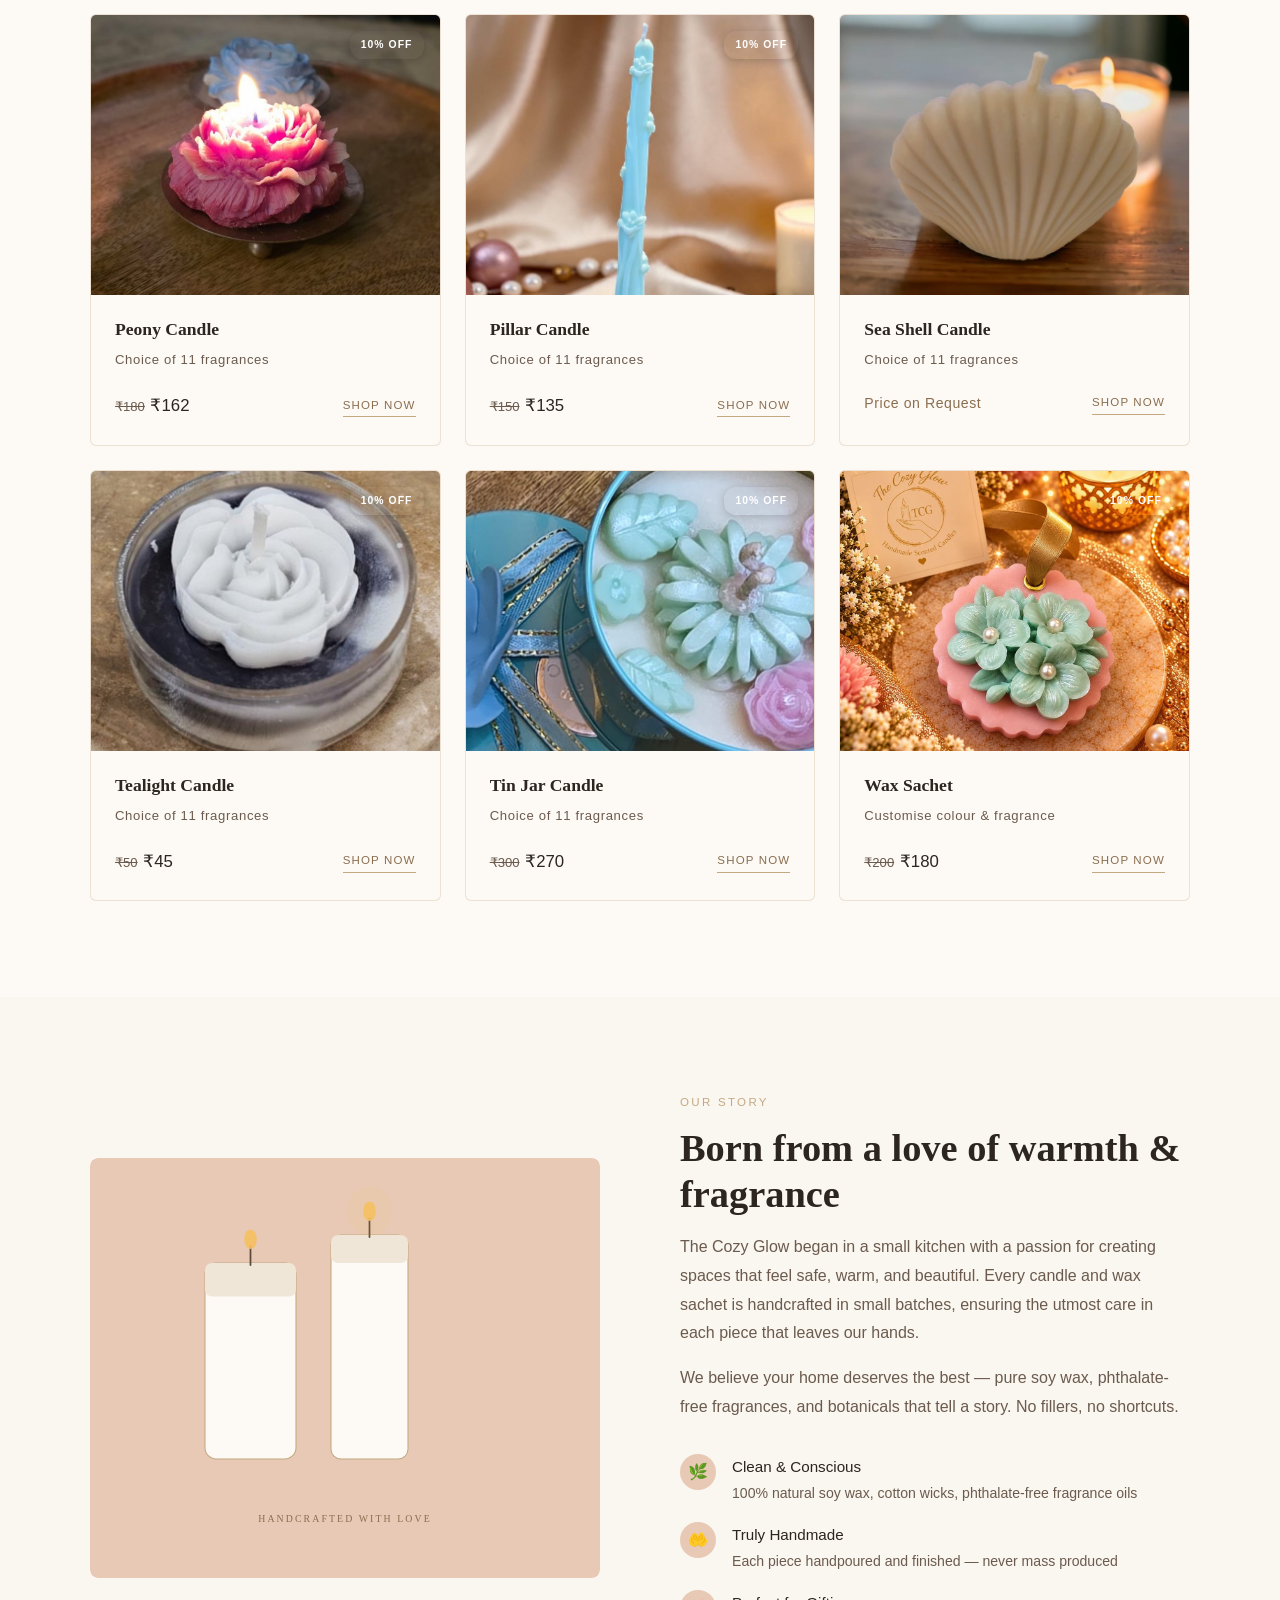
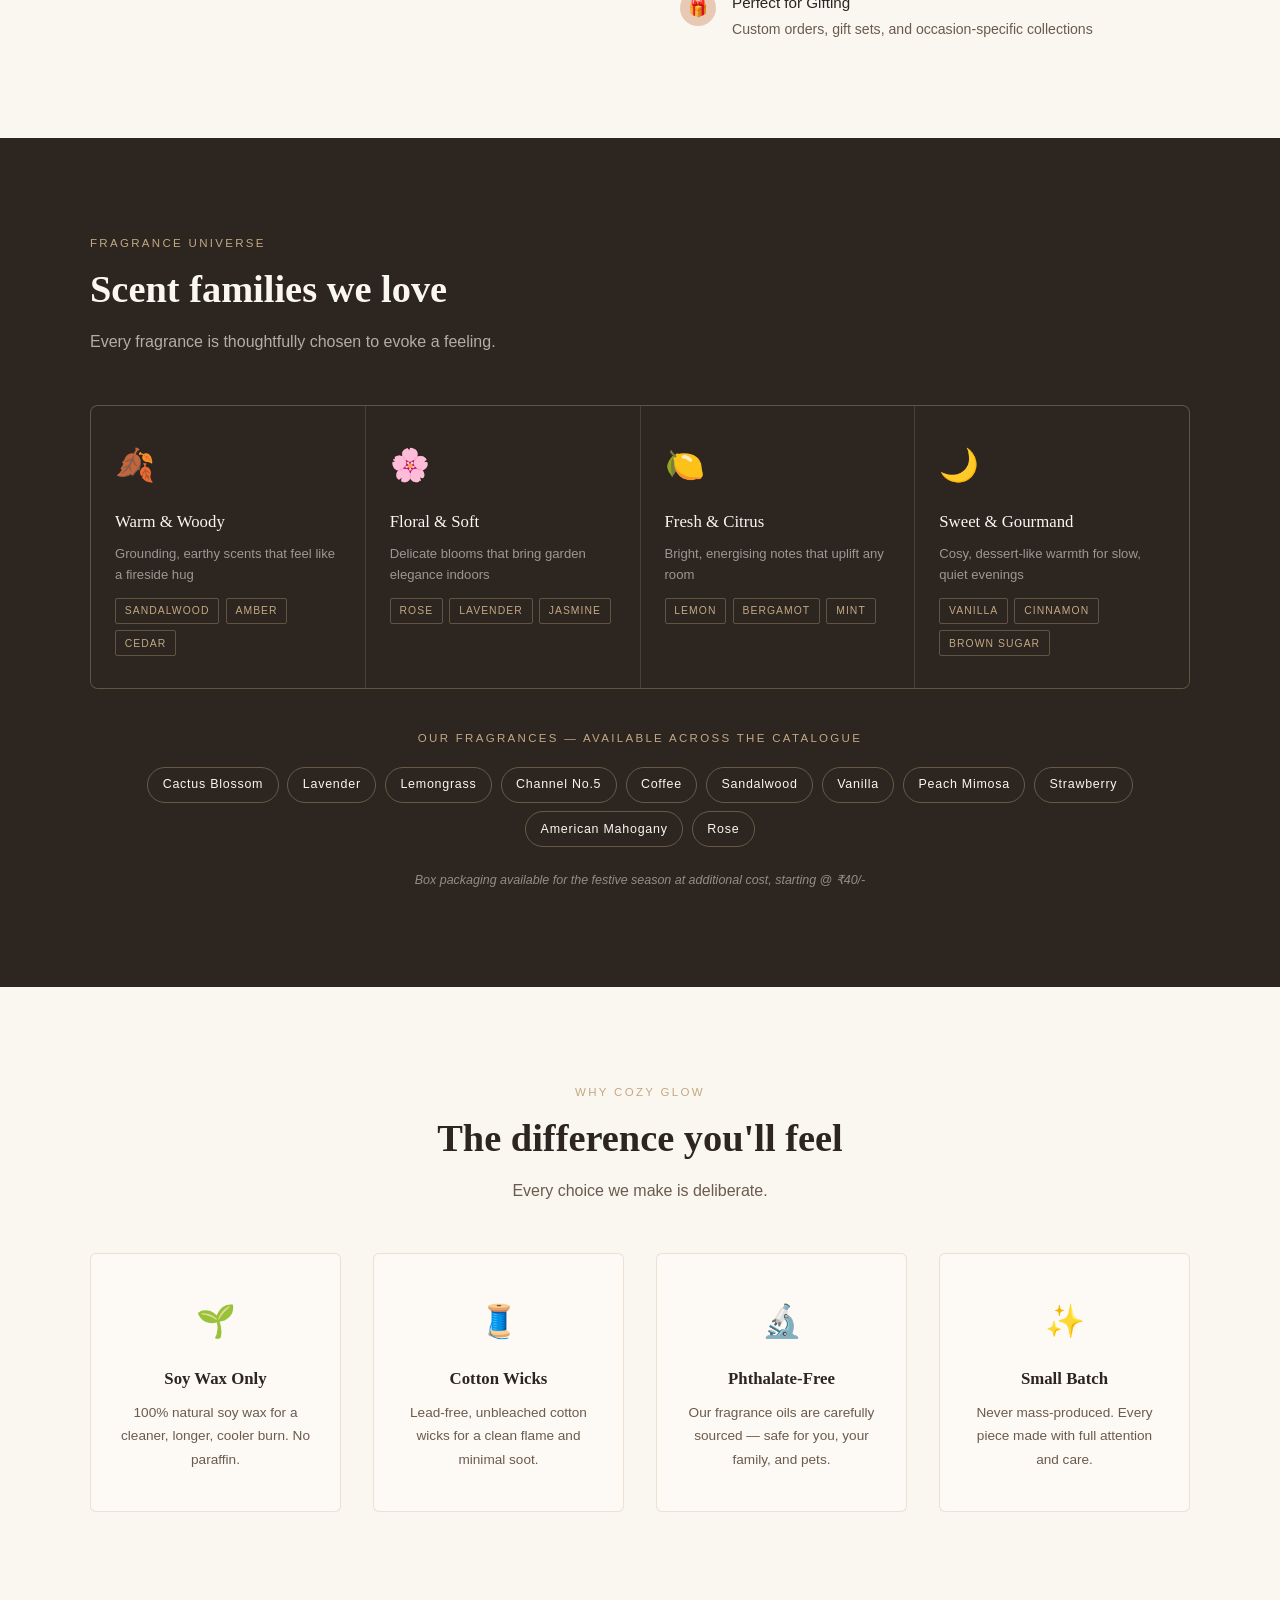
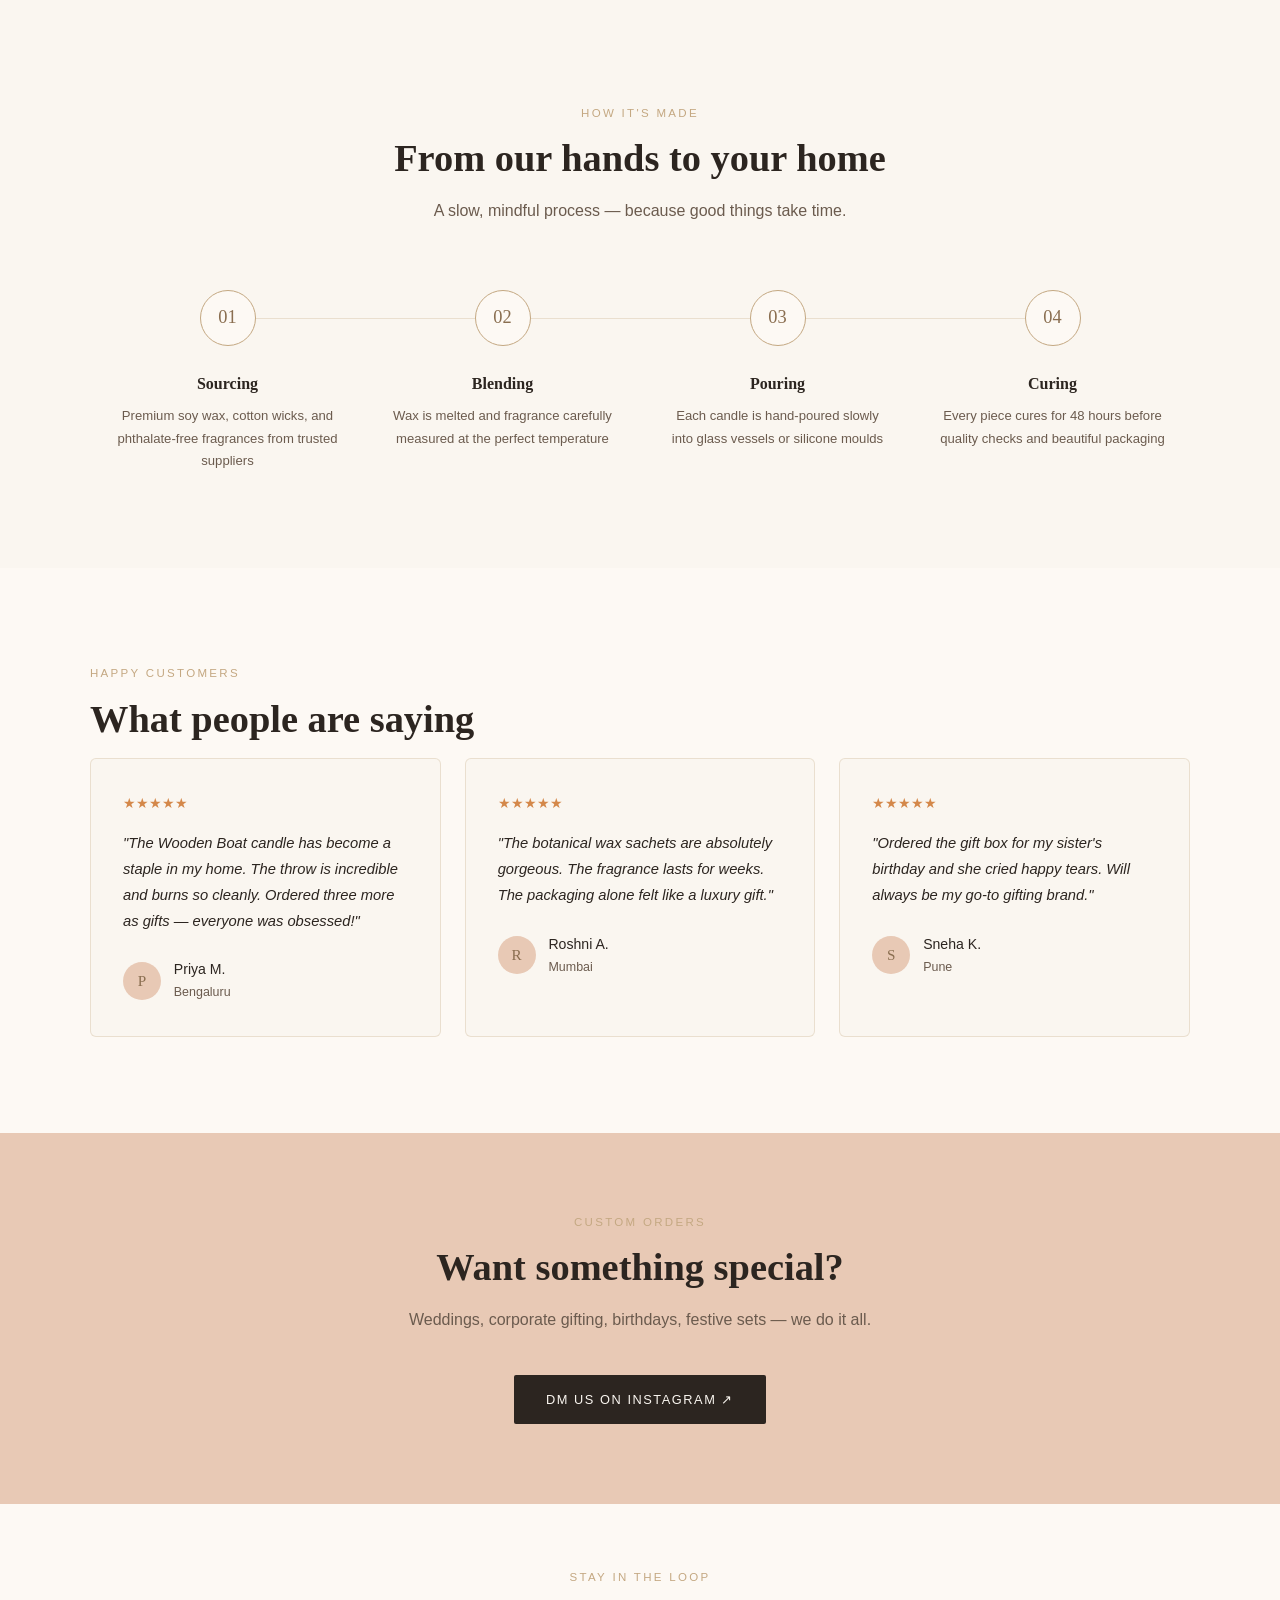
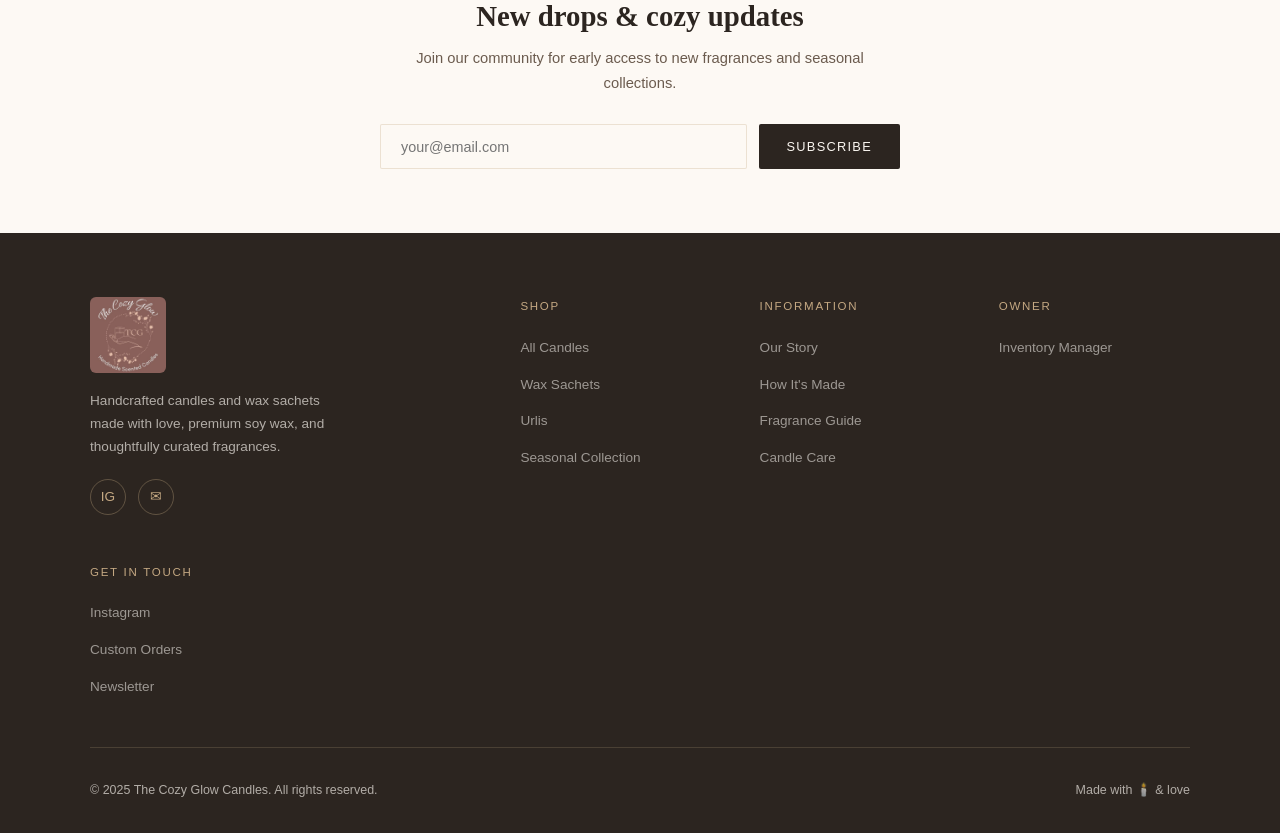
==== commit b6b9beb1: "Hero: show the enlarged Cozy Glow badge in the right panel - images/hero-badge.jpg: full 1280px badg" ====
--- a/index.html
+++ b/index.html
@@ -40,7 +40,7 @@
   </div>
   <div class="hero-right">
     <div class="hero-image-container">
-      <img id="hero-image" src="/images/hero.svg" alt="The Cozy Glow — handcrafted soy candle collection" style="width:100%;height:100%;object-fit:cover;">
+      <img id="hero-image" src="/images/hero-badge.jpg" alt="The Cozy Glow — handcrafted scented candles" style="width:100%;height:100%;object-fit:cover;">
     </div>
     <div class="hero-badge">
       <div class="hero-badge-label">Pure & Natural</div>
--- a/css/styles.css
+++ b/css/styles.css
@@ -29,7 +29,8 @@
 .btn-ghost:hover{border-color:var(--taupe);color:var(--taupe-dark)}
 .hero-right{background:var(--blush);position:relative;overflow:hidden;display:flex;align-items:center;justify-content:center}
 .hero-image-container{width:100%;height:100%;position:absolute;inset:0}
-.hero-badge{position:absolute;bottom:2.5rem;left:2.5rem;background:rgba(253,249,244,0.92);border-radius:4px;padding:1rem 1.25rem;max-width:200px;border:1px solid var(--border)}
+/* top-left: the enlarged badge fills this panel, and the corner stays clear rose space */
+.hero-badge{position:absolute;top:2.5rem;left:2.5rem;background:rgba(253,249,244,0.92);border-radius:4px;padding:1rem 1.25rem;max-width:200px;border:1px solid var(--border)}
 .hero-badge-label{font-size:0.7rem;letter-spacing:0.15em;text-transform:uppercase;color:var(--taupe)}
 .hero-badge-value{font-family:'Playfair Display',serif;font-size:1.1rem;color:var(--charcoal);margin-top:0.2rem}
 .marquee-bar{background:var(--charcoal);color:var(--blush);font-size:0.72rem;letter-spacing:0.18em;text-transform:uppercase;padding:0.8rem 0;overflow:hidden;white-space:nowrap}
